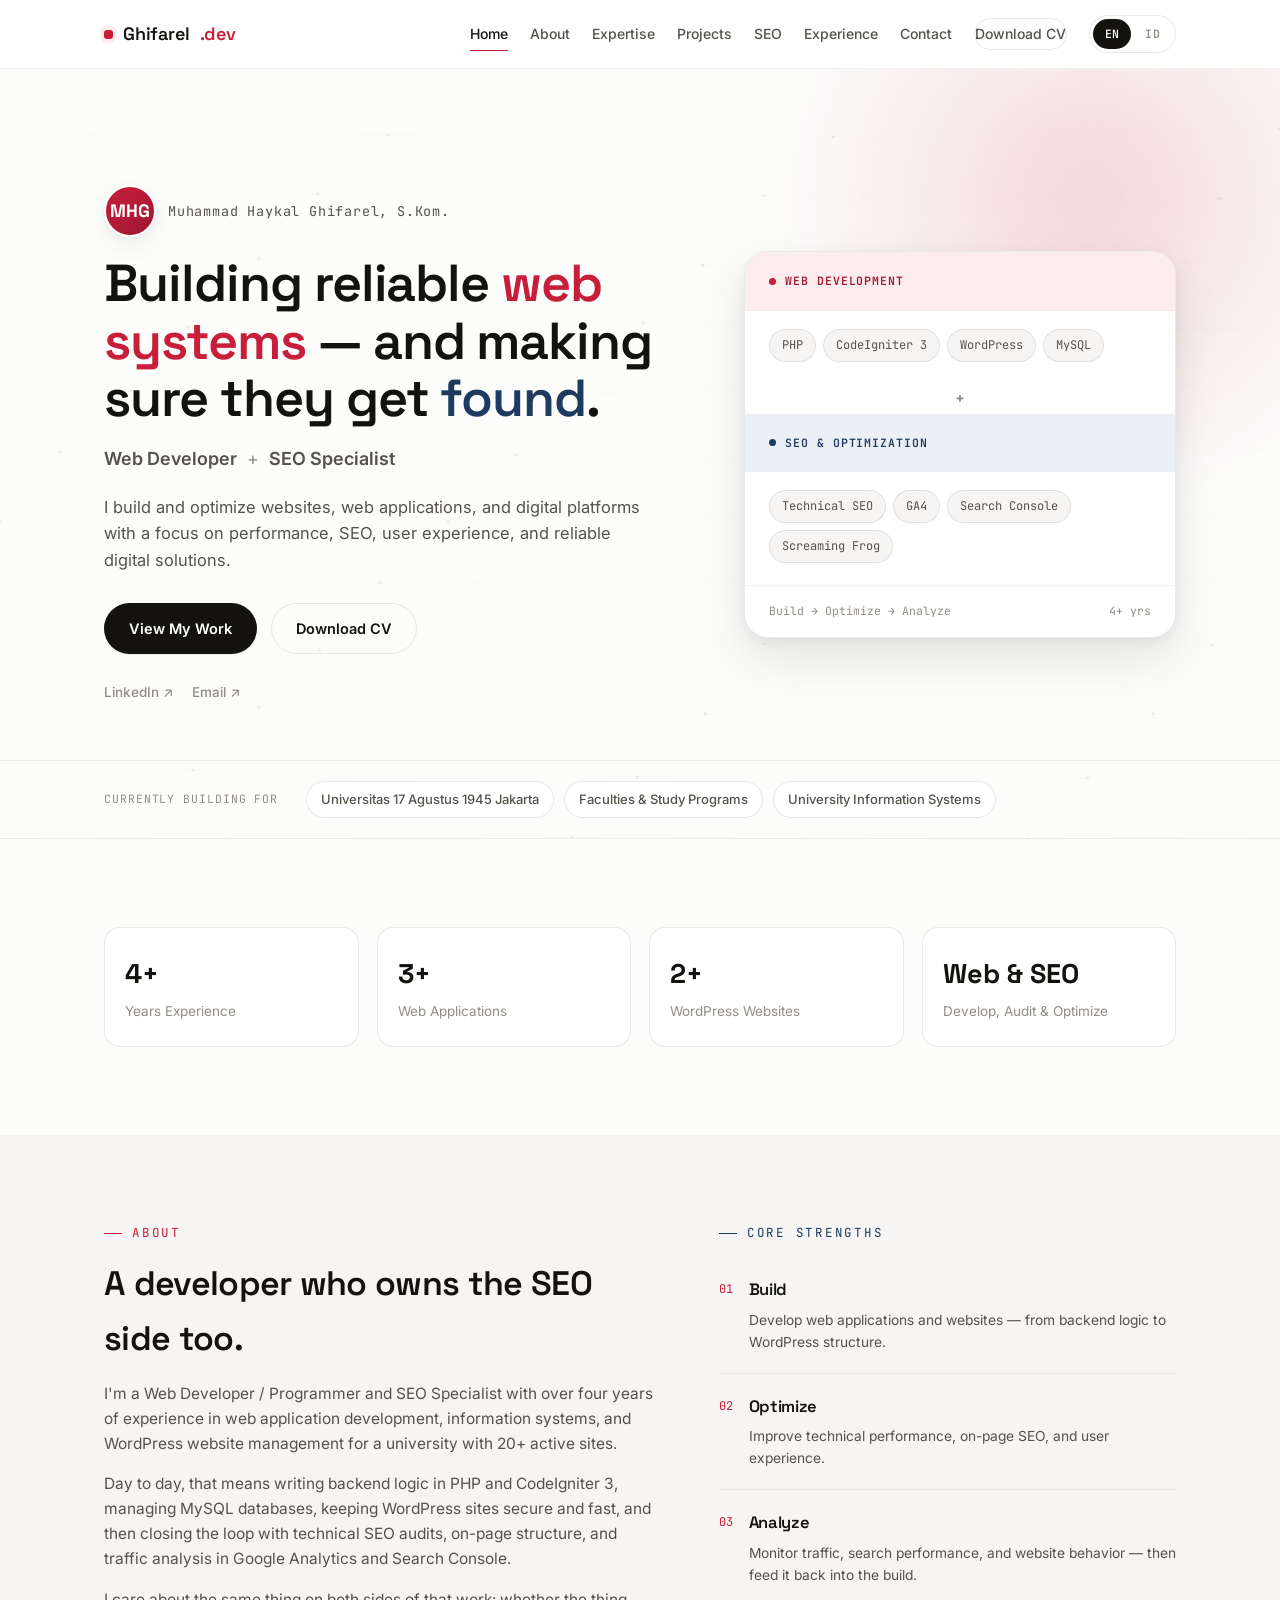
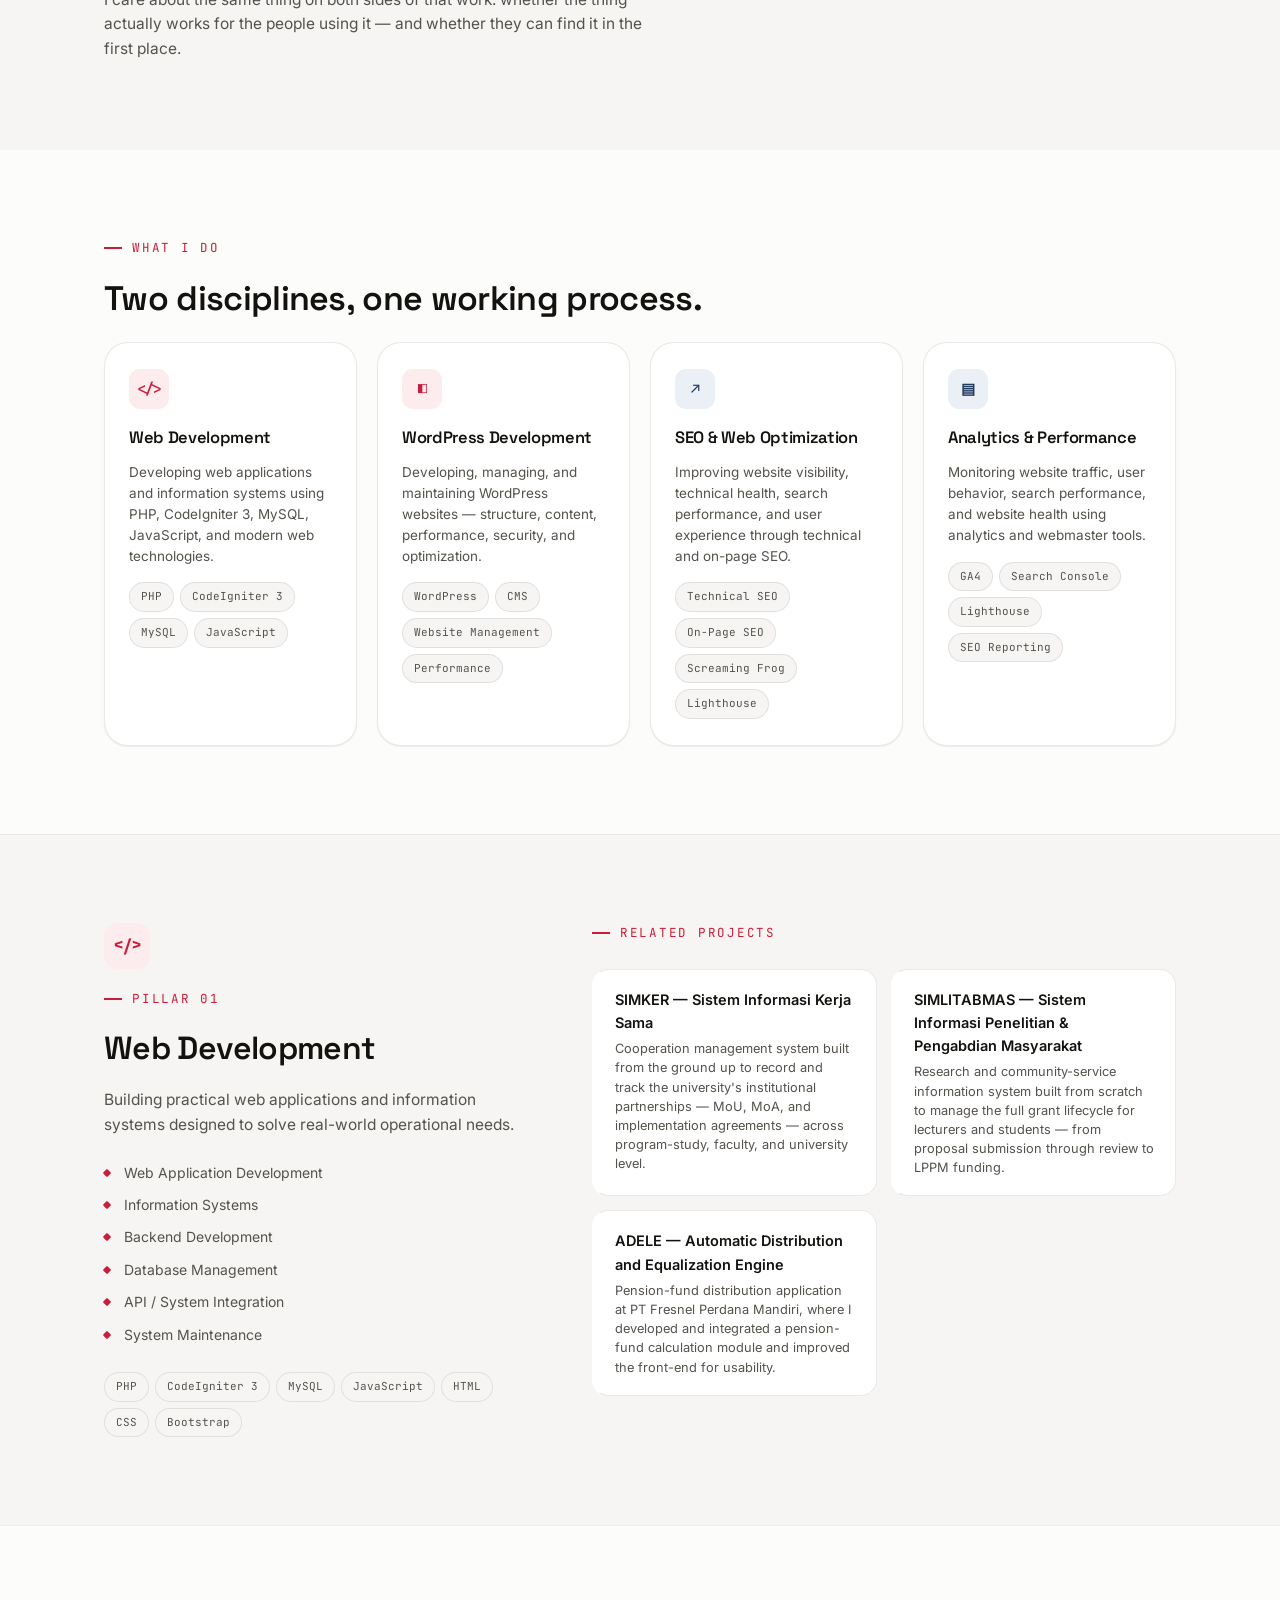
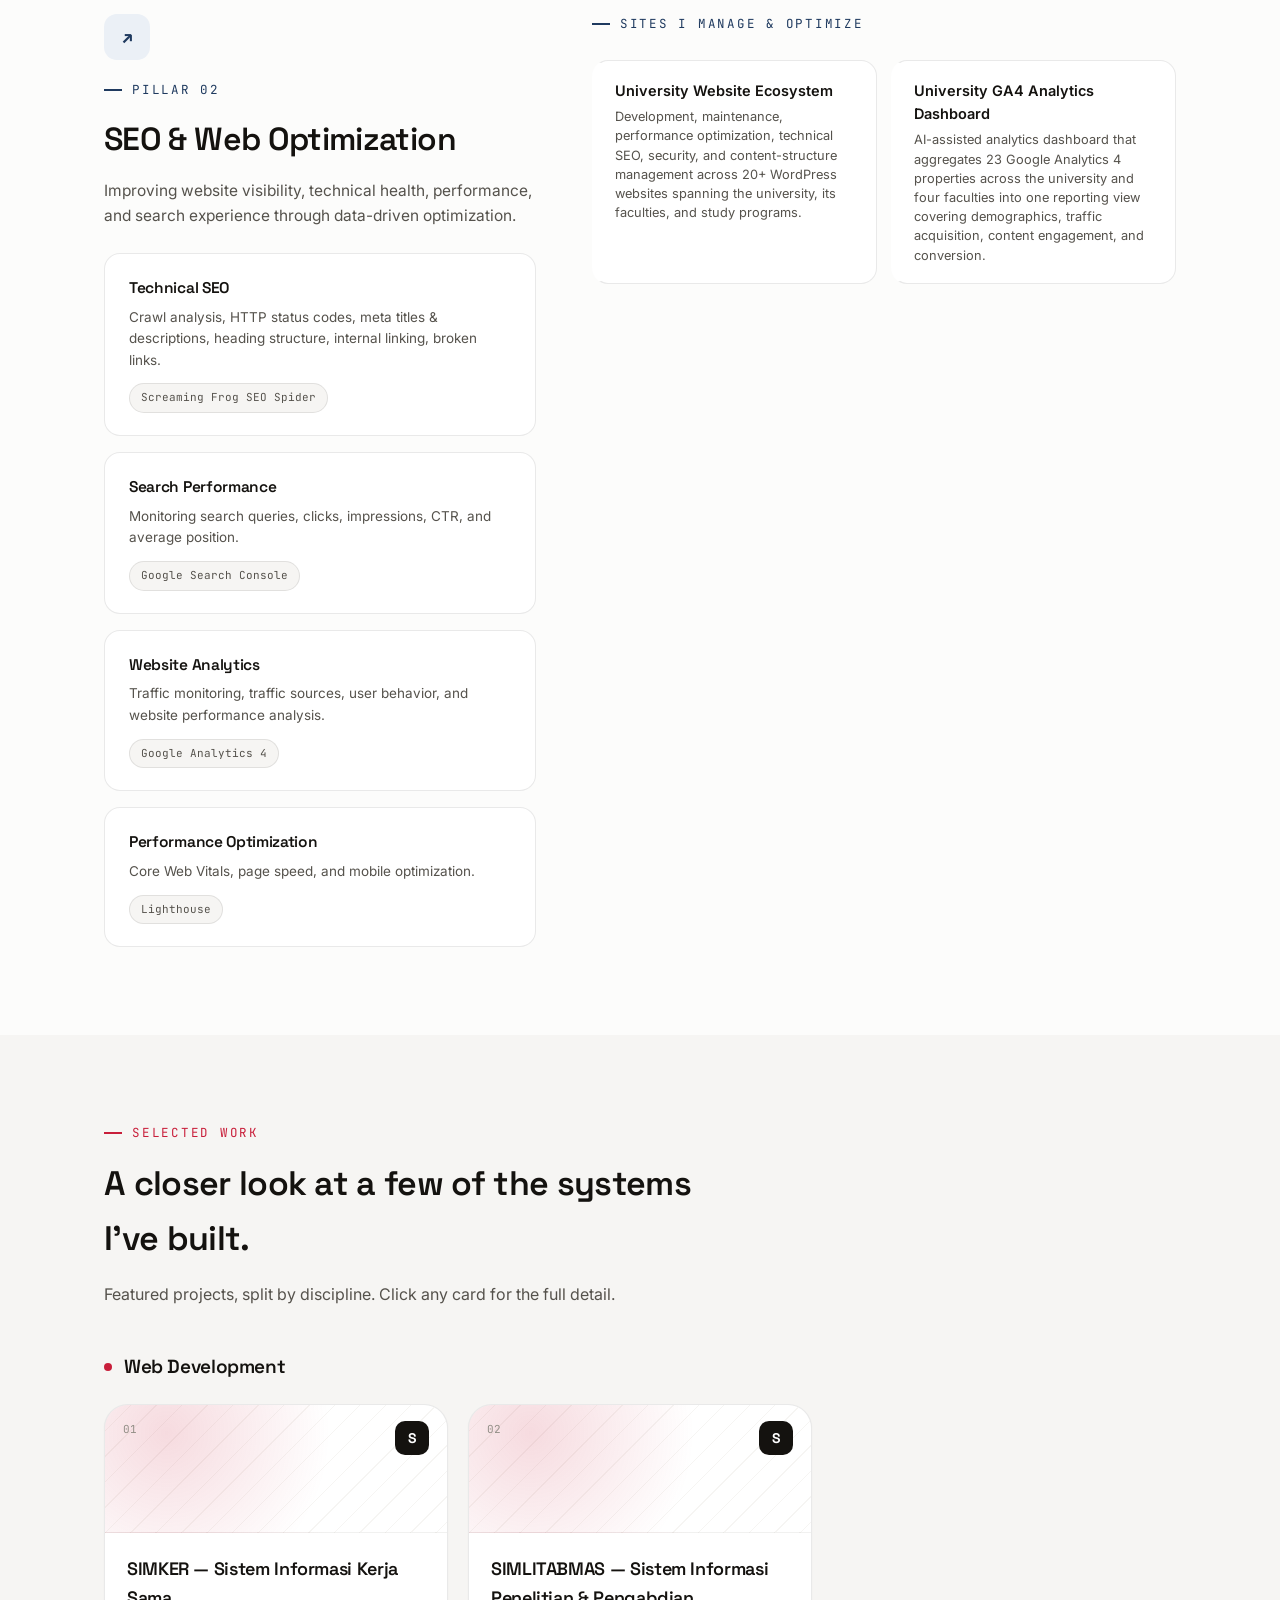
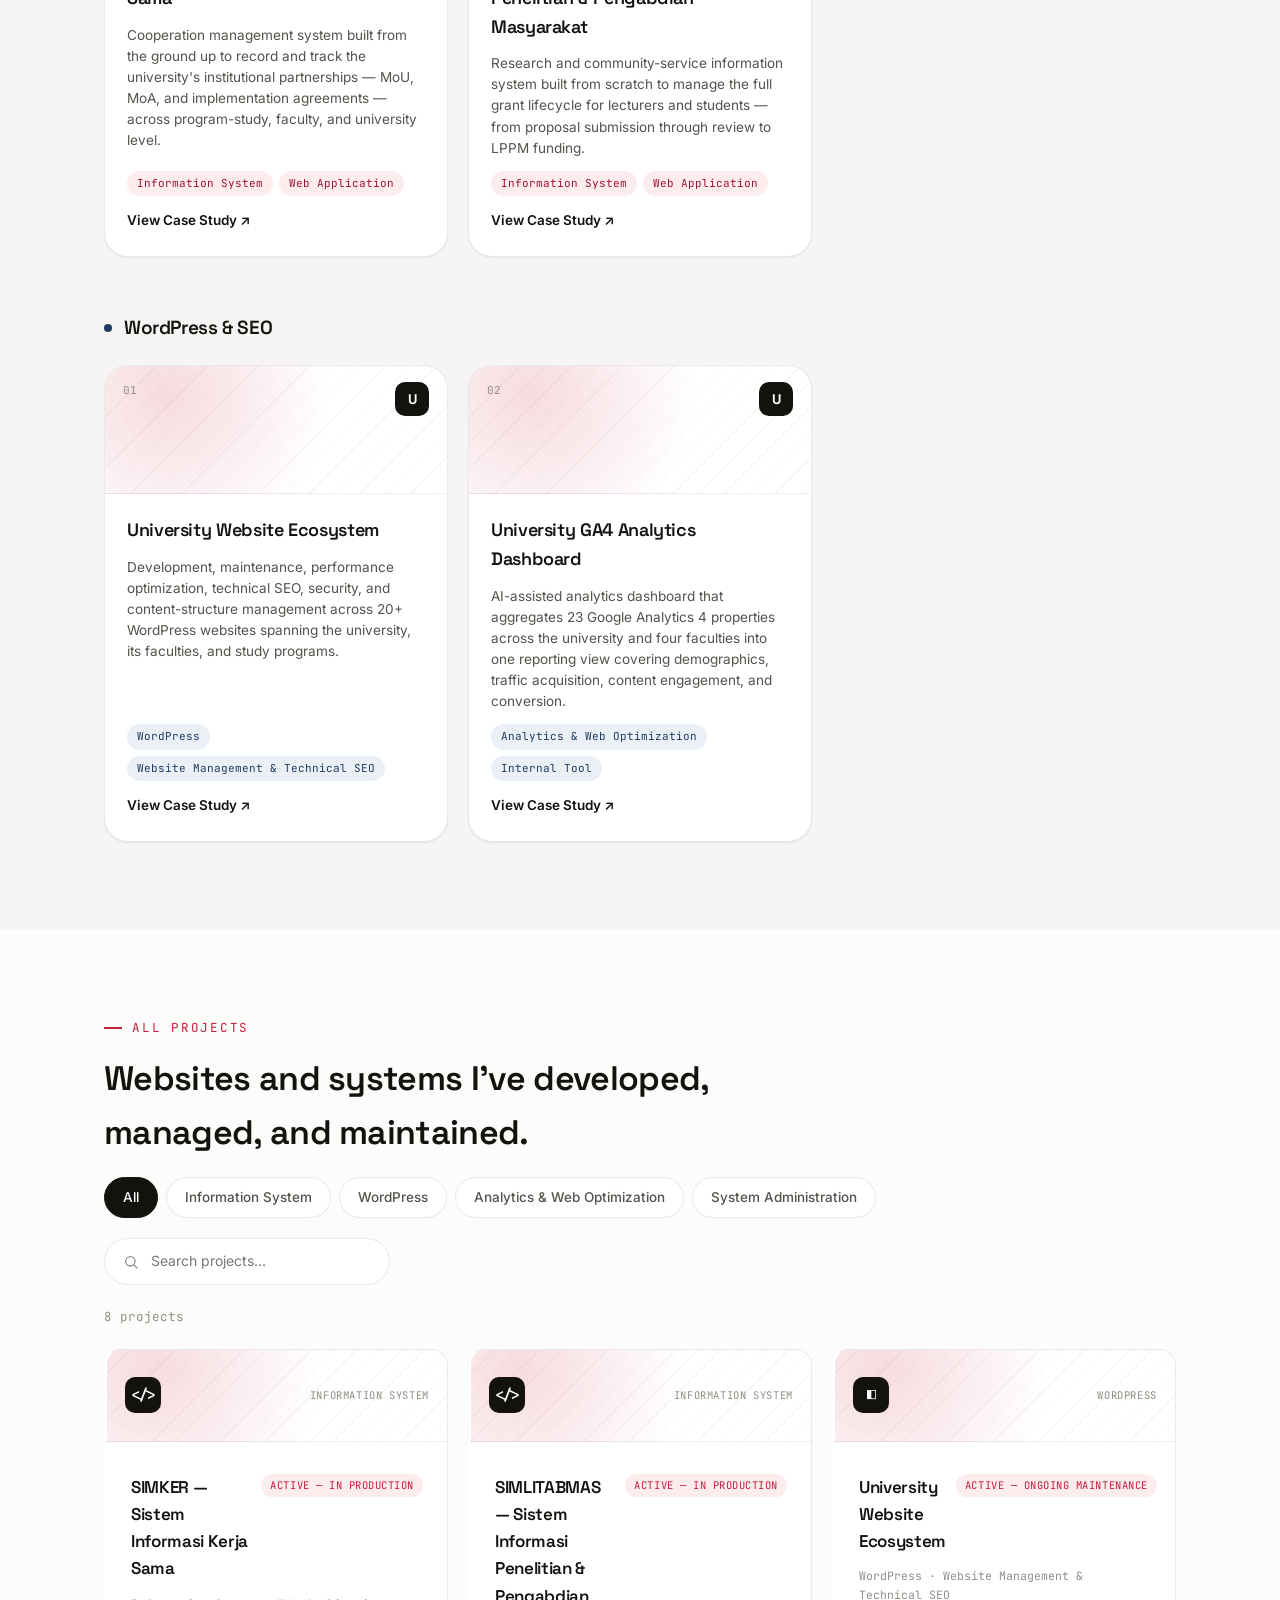
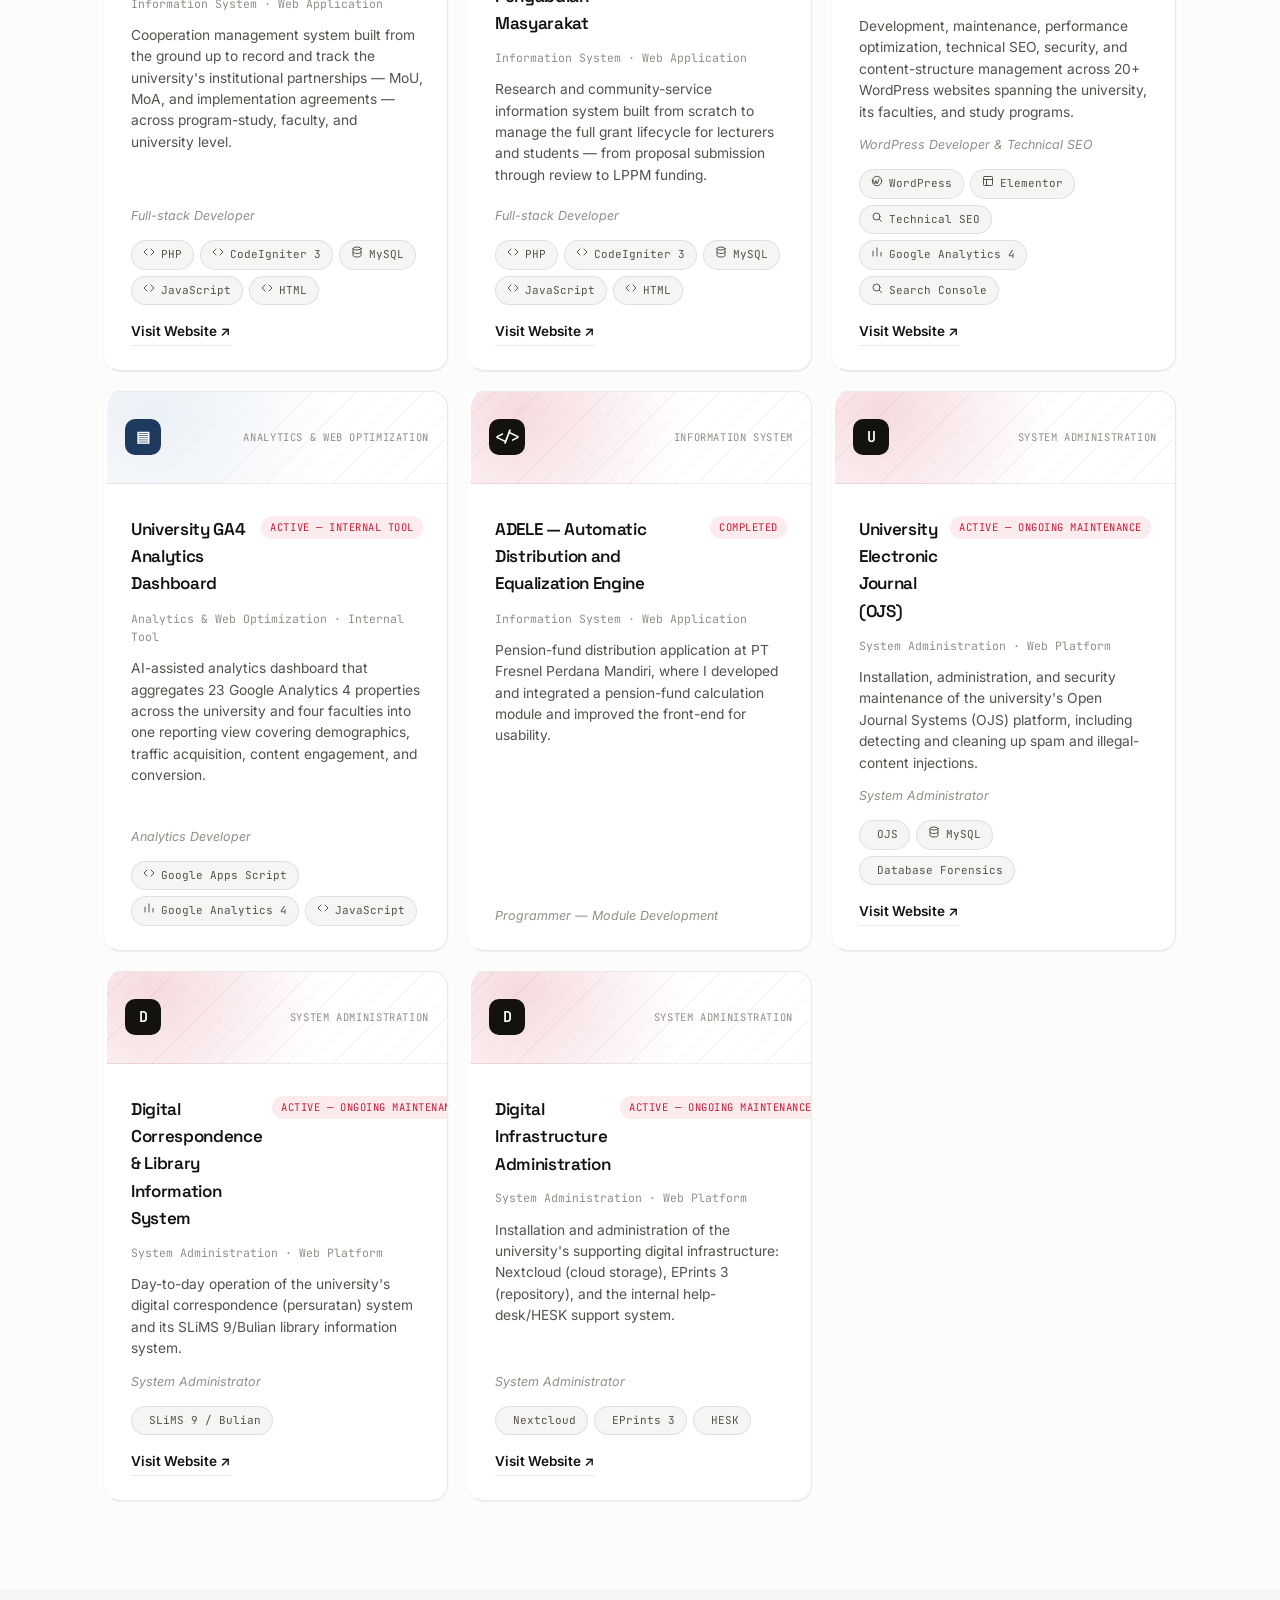
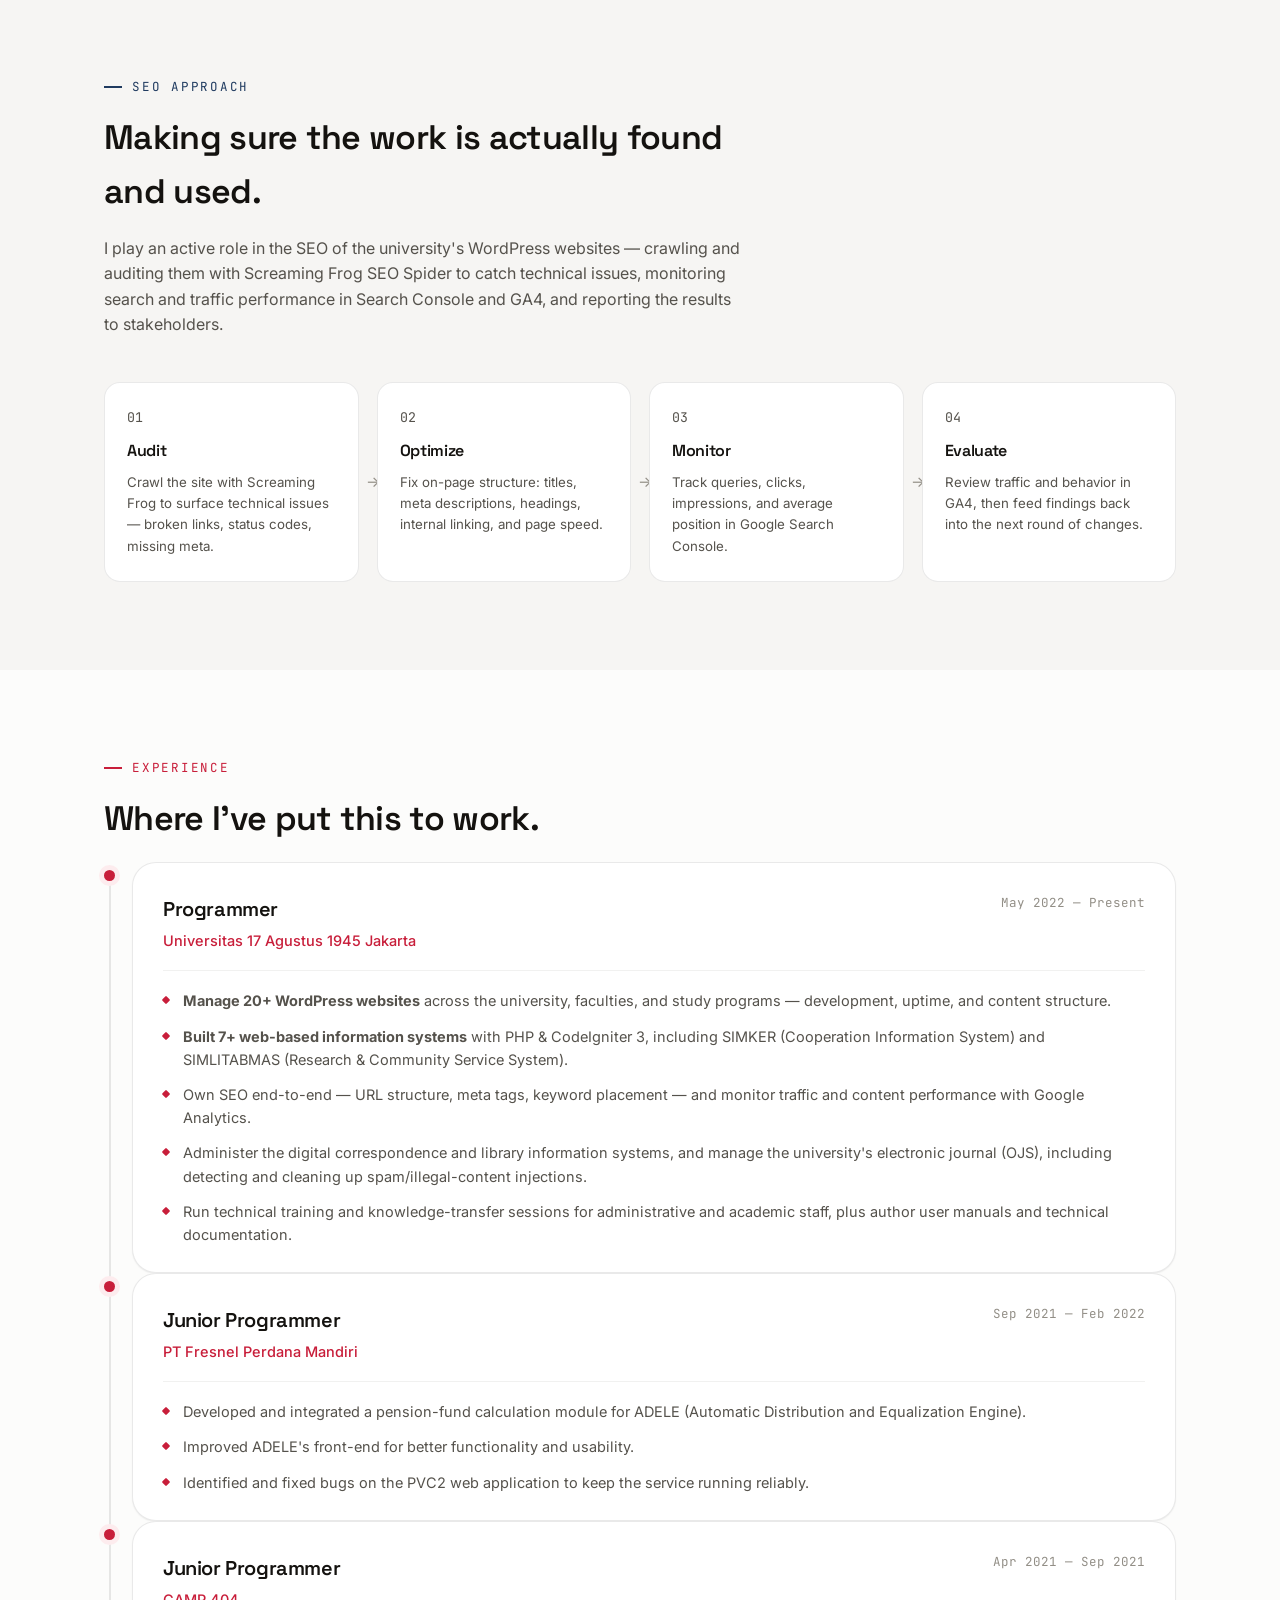
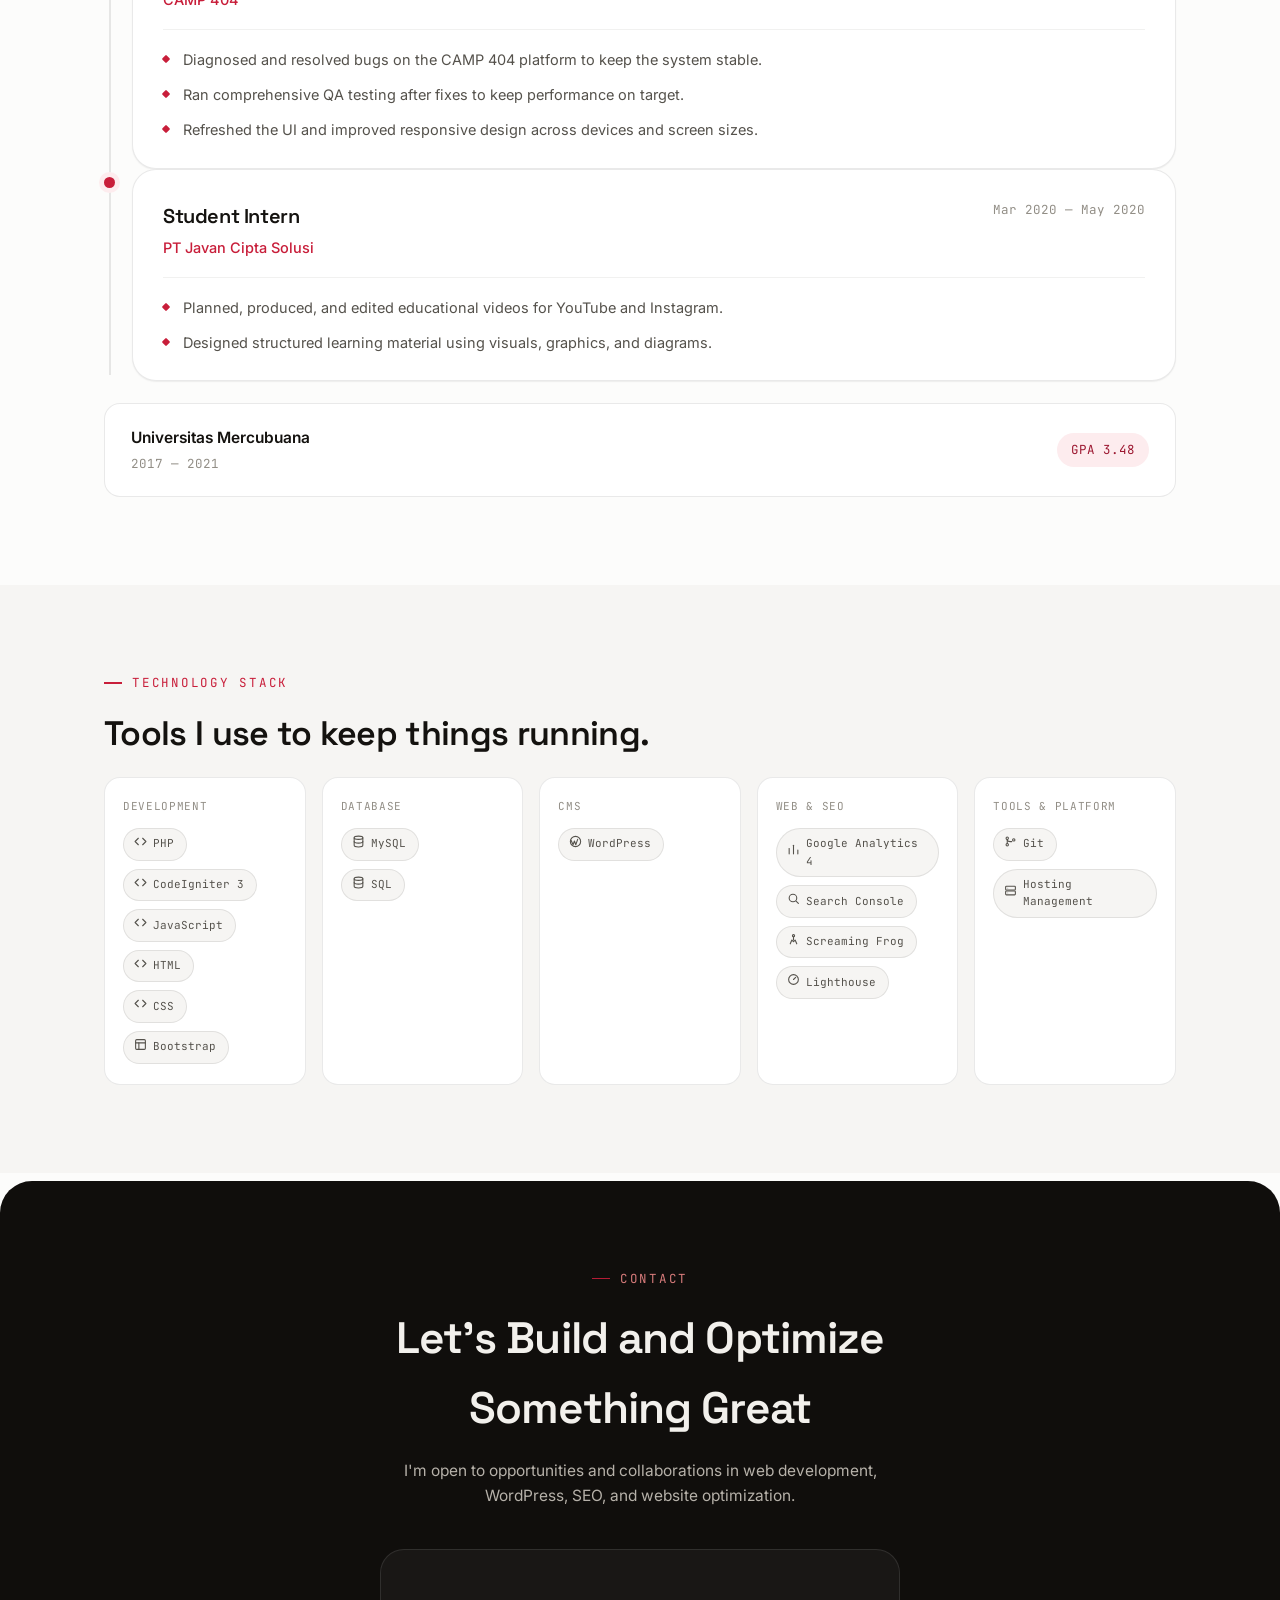
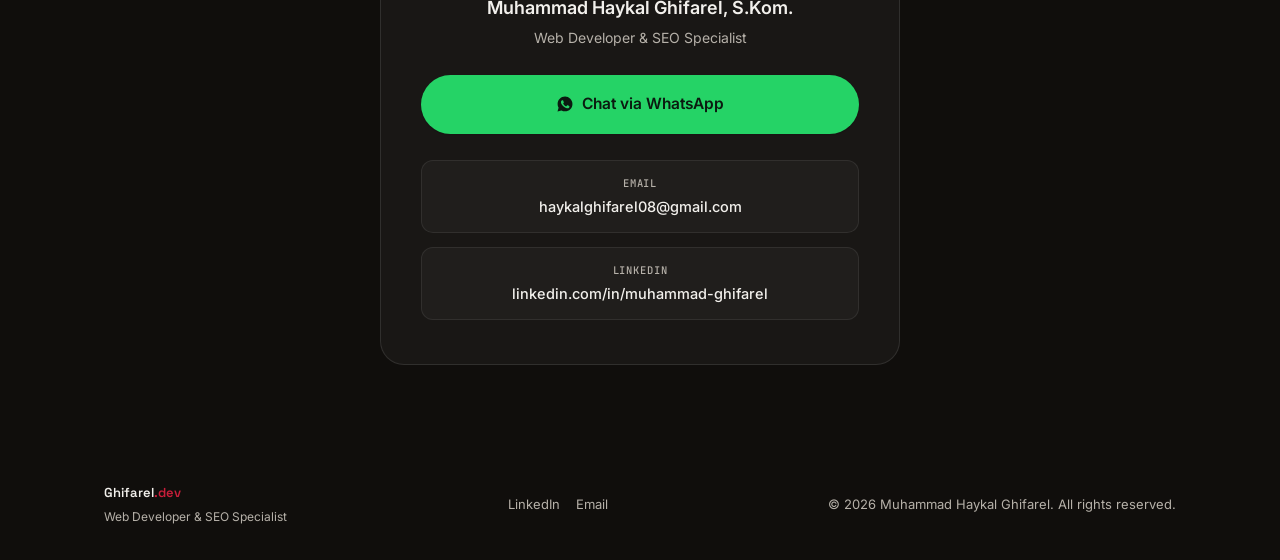
==== index.html @ c7d87c24 "Add files via upload" ====
<!DOCTYPE html>
<html lang="en" id="htmlRoot">
<head>
  <meta charset="UTF-8">
  <meta name="viewport" content="width=device-width, initial-scale=1.0">
  <title id="pageTitle">Muhammad Haykal Ghifarel — Web Developer &amp; SEO Specialist | Ghifarel.dev</title>
  <meta id="metaDescription" name="description" content="Web Developer / Programmer & SEO Specialist with 4+ years of experience building web applications and information systems, and optimizing WordPress websites for technical SEO and performance.">
  <meta name="author" content="Muhammad Haykal Ghifarel">
  <meta name="robots" content="index, follow">
  <link rel="canonical" href="https://ghifarel.github.io/portofolio/">

  <!-- Open Graph -->
  <meta property="og:type" content="website">
  <meta property="og:url" content="https://ghifarel.github.io/portofolio/">
  <meta id="ogTitle" property="og:title" content="Muhammad Haykal Ghifarel — Web Developer &amp; SEO Specialist">
  <meta id="ogDescription" property="og:description" content="I build and optimize websites, web applications, and digital platforms with a focus on performance, SEO, user experience, and reliable digital solutions.">
  <meta property="og:site_name" content="Ghifarel.dev">
  <meta property="og:image" content="https://ghifarel.github.io/portofolio/assets/og-image.png">
  <meta property="og:image:width" content="1200">
  <meta property="og:image:height" content="630">
  <meta property="og:image:alt" content="Muhammad Haykal Ghifarel — Web Developer & SEO Specialist">

  <!-- Twitter -->
  <meta name="twitter:card" content="summary_large_image">
  <meta id="twitterTitle" name="twitter:title" content="Muhammad Haykal Ghifarel — Web Developer &amp; SEO Specialist">
  <meta id="twitterDescription" name="twitter:description" content="Web Developer / Programmer &amp; SEO Specialist — PHP, CodeIgniter 3, WordPress, SQL, Technical SEO &amp; Web Analytics.">
  <meta name="twitter:image" content="https://ghifarel.github.io/portofolio/assets/og-image.png">

  <!-- Favicon -->
  <link rel="icon" type="image/svg+xml" href="assets/favicon.svg">

  <!-- Structured data -->
  <script type="application/ld+json">
  {
    "@context": "https://schema.org",
    "@type": "Person",
    "name": "Muhammad Haykal Ghifarel",
    "url": "https://ghifarel.github.io/portofolio/",
    "jobTitle": "Web Developer / Programmer & SEO Specialist",
    "email": "mailto:haykalghifarel08@gmail.com",
    "sameAs": ["https://www.linkedin.com/in/muhammad-ghifarel"],
    "knowsAbout": ["PHP", "CodeIgniter", "SQL", "WordPress", "Technical SEO", "Google Analytics", "Google Search Console", "Web Analytics", "Website Optimization"],
    "worksFor": {
      "@type": "CollegeOrUniversity",
      "name": "Universitas 17 Agustus 1945 Jakarta"
    }
  }
  </script>
  <script type="application/ld+json">
  {
    "@context": "https://schema.org",
    "@type": "WebSite",
    "name": "Ghifarel.dev — Muhammad Haykal Ghifarel Portfolio",
    "url": "https://ghifarel.github.io/portofolio/",
    "description": "Portfolio of web applications, information systems, and WordPress websites developed, managed, and optimized for Universitas 17 Agustus 1945 Jakarta."
  }
  </script>

  <link rel="preconnect" href="https://fonts.googleapis.com">
  <link rel="preconnect" href="https://fonts.gstatic.com" crossorigin>
  <link href="https://fonts.googleapis.com/css2?family=Space+Grotesk:wght@400;500;600;700&family=Inter:wght@400;500;600;700&family=JetBrains+Mono:wght@400;500&display=swap" rel="stylesheet">

  <link rel="stylesheet" href="style.css">
</head>
<body>

  <a class="skip-link" href="#main" data-i18n="skip">Skip to content</a>

  <!-- ============================ NAVBAR ============================ -->
  <header class="navbar" id="navbar">
    <div class="navbar__inner">
      <a href="#top" class="navbar__brand">
        <span class="navbar__brand-mark" aria-hidden="true"></span>
        Ghifarel<span class="accent">.dev</span>
      </a>

      <nav class="navbar__nav" id="primary-nav" aria-label="Primary">
        <a href="#top" data-nav-link data-i18n="nav.home">Home</a>
        <a href="#about" data-nav-link data-i18n="nav.about">About</a>
        <a href="#expertise" data-nav-link data-i18n="nav.expertise">Expertise</a>
        <a href="#projects" data-nav-link data-i18n="nav.projects">Projects</a>
        <a href="#seo" data-nav-link data-i18n="nav.seo">SEO</a>
        <a href="#experience" data-nav-link data-i18n="nav.experience">Experience</a>
        <a href="#contact" data-nav-link data-i18n="nav.contact">Contact</a>
        <a href="assets/CV-Muhammad-Haykal-Ghifarel.pdf" class="navbar__cv" target="_blank" rel="noopener noreferrer" download data-i18n="nav.downloadCv">Download CV</a>
        <div class="lang-toggle" id="langToggleDesktop" role="group" aria-label="Language switch">
          <button type="button" class="lang-toggle__opt" data-lang="en">EN</button>
          <button type="button" class="lang-toggle__opt" data-lang="id">ID</button>
        </div>
      </nav>

      <button class="navbar__toggle" id="navToggle" aria-expanded="false" aria-controls="mobileNav" aria-label="Open menu">
        <span></span><span></span><span></span>
      </button>
    </div>

    <div class="mobile-nav" id="mobileNav">
      <a href="#top" data-i18n="nav.home">Home</a>
      <a href="#about" data-i18n="nav.about">About</a>
      <a href="#expertise" data-i18n="nav.expertise">Expertise</a>
      <a href="#projects" data-i18n="nav.projects">Projects</a>
      <a href="#seo" data-i18n="nav.seo">SEO</a>
      <a href="#experience" data-i18n="nav.experience">Experience</a>
      <a href="#contact" class="navbar__cta" data-i18n="nav.contact">Contact</a>
      <a href="assets/CV-Muhammad-Haykal-Ghifarel.pdf" class="navbar__cv" target="_blank" rel="noopener noreferrer" download data-i18n="nav.downloadCv">Download CV</a>
      <div class="lang-toggle" id="langToggleMobile" role="group" aria-label="Language switch">
        <button type="button" class="lang-toggle__opt" data-lang="en">EN</button>
        <button type="button" class="lang-toggle__opt" data-lang="id">ID</button>
      </div>
    </div>
  </header>

  <main id="main">

    <!-- ============================ HERO ============================ -->
    <section class="hero" id="top">
      <canvas class="hero__grid" id="heroGrid" aria-hidden="true"></canvas>
      <div class="hero__glow" aria-hidden="true"></div>

      <div class="container hero__inner">
        <div class="hero__main">
          <div class="hero__identity">
            <span class="hero__avatar" aria-hidden="true">
              <img src="assets/profile.jpg" alt="" loading="eager" onerror="this.style.display='none'">
              <span>MHG</span>
            </span>
            <p class="hero__name">Muhammad Haykal Ghifarel, S.Kom.</p>
          </div>
          <h1 class="hero__headline" data-i18n-html="hero.headline">
            Building reliable <span class="accent">web systems</span> —
            and making sure they get <span class="accent-blue">found</span>.
          </h1>
          <p class="hero__role" data-i18n-html="hero.role">
            Web Developer <span class="plus">+</span> SEO Specialist
          </p>
          <p class="hero__sub" data-i18n="hero.sub">
            I build and optimize websites, web applications, and digital platforms
            with a focus on performance, SEO, user experience, and reliable digital
            solutions.
          </p>

          <div class="hero__cta">
            <a href="#projects" class="btn btn--primary" data-i18n="hero.ctaView">View My Work</a>
            <a href="assets/CV-Muhammad-Haykal-Ghifarel.pdf" class="btn btn--ghost" target="_blank" rel="noopener noreferrer" download data-i18n="hero.ctaDownload">Download CV</a>
          </div>

          <div class="hero__social">
            <a href="https://www.linkedin.com/in/muhammad-ghifarel" target="_blank" rel="noopener noreferrer" data-i18n="hero.social.linkedin">LinkedIn ↗</a>
            <a href="mailto:haykalghifarel08@gmail.com" data-i18n="hero.social.email">Email ↗</a>
          </div>
        </div>

        <!-- Signature visual: identity card showing both pillars, side by side -->
        <div class="hero__id" aria-label="Core disciplines">
          <div class="id-card">
            <div class="id-card__row id-card__row--dev">
              <span class="id-card__label"><span class="id-card__dot" aria-hidden="true"></span><span data-i18n="idcard.dev.label">Web Development</span></span>
            </div>
            <div class="id-card__tags">
              <span class="id-card__tag">PHP</span>
              <span class="id-card__tag">CodeIgniter 3</span>
              <span class="id-card__tag">WordPress</span>
              <span class="id-card__tag">MySQL</span>
            </div>

            <p class="id-card__plus" aria-hidden="true">+</p>

            <div class="id-card__row id-card__row--seo">
              <span class="id-card__label"><span class="id-card__dot" aria-hidden="true"></span><span data-i18n="idcard.seo.label">SEO &amp; Optimization</span></span>
            </div>
            <div class="id-card__tags">
              <span class="id-card__tag">Technical SEO</span>
              <span class="id-card__tag">GA4</span>
              <span class="id-card__tag">Search Console</span>
              <span class="id-card__tag">Screaming Frog</span>
            </div>

            <div class="id-card__foot">
              <span data-i18n="idcard.foot.left">Build → Optimize → Analyze</span>
              <span data-i18n="idcard.foot.right">4+ yrs</span>
            </div>
          </div>
        </div>
      </div>

      <div class="org-strip">
        <div class="container org-strip__inner">
          <span class="org-strip__label" data-i18n="orgstrip.label">Currently building for</span>
          <div class="org-strip__items">
            <span class="org-chip">Universitas 17 Agustus 1945 Jakarta</span>
            <span class="org-chip" data-i18n="orgstrip.chip2">Faculties &amp; Study Programs</span>
            <span class="org-chip" data-i18n="orgstrip.chip3">University Information Systems</span>
          </div>
        </div>
      </div>
    </section>

    <!-- ============================ QUICK STATS ============================ -->
    <section class="section" aria-label="Quick stats">
      <div class="container">
        <div class="stat-grid" id="quickStats">
          <div class="stat-card">
            <span class="stat-card__number">4+</span>
            <span class="stat-card__label" data-i18n="stats.years">Years Experience</span>
          </div>
          <div class="stat-card" id="statWebApps">
            <span class="stat-card__number" data-i18n="stats.webdevNumber">Web Development</span>
            <span class="stat-card__label" data-i18n="stats.webdevLabel">Build &amp; Maintain</span>
          </div>
          <div class="stat-card" id="statWordPress">
            <span class="stat-card__number" data-i18n="stats.wpNumber">WordPress</span>
            <span class="stat-card__label" data-i18n="stats.wpLabel">Develop &amp; Manage</span>
          </div>
          <div class="stat-card">
            <span class="stat-card__number" data-i18n="stats.seoNumber">SEO &amp; Analytics</span>
            <span class="stat-card__label" data-i18n="stats.seoLabel">Audit &amp; Optimize</span>
          </div>
        </div>
      </div>
    </section>

    <!-- ============================ ABOUT ============================ -->
    <section class="section section--tint" id="about">
      <div class="container about-grid">
        <div>
          <p class="eyebrow" data-i18n="about.eyebrow">About</p>
          <h2 class="section__title" data-i18n="about.title">A developer who owns the SEO side too.</h2>
          <div class="about-copy">
            <p data-i18n="about.p1">
              I'm a Web Developer / Programmer and SEO Specialist with over four
              years of experience in web application development, information
              systems, and WordPress website management for a university with
              20+ active sites.
            </p>
            <p data-i18n="about.p2">
              Day to day, that means writing backend logic in PHP and CodeIgniter 3,
              managing MySQL databases, keeping WordPress sites secure and fast, and
              then closing the loop with technical SEO audits, on-page structure, and
              traffic analysis in Google Analytics and Search Console.
            </p>
            <p data-i18n="about.p3">
              I care about the same thing on both sides of that work: whether the
              thing actually works for the people using it — and whether they can
              find it in the first place.
            </p>
          </div>
        </div>

        <div>
          <p class="eyebrow eyebrow--blue" data-i18n="about.eyebrow2">Core Strengths</p>
          <div class="pipeline">
            <div class="pipeline__step">
              <span class="pipeline__index">01</span>
              <div>
                <h4 data-i18n="about.step1.title">Build</h4>
                <p data-i18n="about.step1.desc">Develop web applications and websites — from backend logic to WordPress structure.</p>
              </div>
            </div>
            <div class="pipeline__step">
              <span class="pipeline__index">02</span>
              <div>
                <h4 data-i18n="about.step2.title">Optimize</h4>
                <p data-i18n="about.step2.desc">Improve technical performance, on-page SEO, and user experience.</p>
              </div>
            </div>
            <div class="pipeline__step">
              <span class="pipeline__index">03</span>
              <div>
                <h4 data-i18n="about.step3.title">Analyze</h4>
                <p data-i18n="about.step3.desc">Monitor traffic, search performance, and website behavior — then feed it back into the build.</p>
              </div>
            </div>
          </div>
        </div>
      </div>
    </section>

    <!-- ============================ CORE EXPERTISE ============================ -->
    <section class="section" id="expertise">
      <div class="container">
        <p class="eyebrow" data-i18n="expertise.eyebrow">What I Do</p>
        <h2 class="section__title" data-i18n="expertise.title">Two disciplines, one working process.</h2>

        <div class="expertise-grid">
          <div class="expertise-card expertise-card--dev">
            <div class="expertise-card__icon" aria-hidden="true">&lt;/&gt;</div>
            <h3 data-i18n="expertise.card1.title">Web Development</h3>
            <p data-i18n="expertise.card1.desc">Developing web applications and information systems using PHP, CodeIgniter 3, MySQL, JavaScript, and modern web technologies.</p>
            <div class="tag-row">
              <span class="tag">PHP</span><span class="tag">CodeIgniter 3</span><span class="tag">MySQL</span><span class="tag">JavaScript</span>
            </div>
          </div>

          <div class="expertise-card expertise-card--dev">
            <div class="expertise-card__icon" aria-hidden="true">◧</div>
            <h3 data-i18n="expertise.card2.title">WordPress Development</h3>
            <p data-i18n="expertise.card2.desc">Developing, managing, and maintaining WordPress websites — structure, content, performance, security, and optimization.</p>
            <div class="tag-row">
              <span class="tag">WordPress</span><span class="tag" data-i18n="expertise.card2.tag2">CMS</span><span class="tag" data-i18n="expertise.card2.tag3">Website Management</span><span class="tag" data-i18n="expertise.card2.tag4">Performance</span>
            </div>
          </div>

          <div class="expertise-card expertise-card--seo">
            <div class="expertise-card__icon" aria-hidden="true">↗</div>
            <h3 data-i18n="expertise.card3.title">SEO &amp; Web Optimization</h3>
            <p data-i18n="expertise.card3.desc">Improving website visibility, technical health, search performance, and user experience through technical and on-page SEO.</p>
            <div class="tag-row">
              <span class="tag">Technical SEO</span><span class="tag">On-Page SEO</span><span class="tag">Screaming Frog</span><span class="tag">Lighthouse</span>
            </div>
          </div>

          <div class="expertise-card expertise-card--seo">
            <div class="expertise-card__icon" aria-hidden="true">▤</div>
            <h3 data-i18n="expertise.card4.title">Analytics &amp; Performance</h3>
            <p data-i18n="expertise.card4.desc">Monitoring website traffic, user behavior, search performance, and website health using analytics and webmaster tools.</p>
            <div class="tag-row">
              <span class="tag">GA4</span><span class="tag">Search Console</span><span class="tag">Lighthouse</span><span class="tag" data-i18n="expertise.card4.tag4">SEO Reporting</span>
            </div>
          </div>
        </div>
      </div>
    </section>

    <!-- ============================ WEB DEVELOPMENT PILLAR ============================ -->
    <section class="pillar pillar--dev section--tint">
      <div class="container pillar__inner">
        <div>
          <span class="pillar__mark" aria-hidden="true">&lt;/&gt;</span>
          <p class="eyebrow" data-i18n="pillarDev.eyebrow">Pillar 01</p>
          <h2 class="pillar__title" data-i18n="pillarDev.title">Web Development</h2>
          <p class="pillar__sub" data-i18n="pillarDev.sub">Building practical web applications and information systems designed to solve real-world operational needs.</p>
          <ul class="pillar__list">
            <li data-i18n="pillarDev.list.1">Web Application Development</li>
            <li data-i18n="pillarDev.list.2">Information Systems</li>
            <li data-i18n="pillarDev.list.3">Backend Development</li>
            <li data-i18n="pillarDev.list.4">Database Management</li>
            <li data-i18n="pillarDev.list.5">API / System Integration</li>
            <li data-i18n="pillarDev.list.6">System Maintenance</li>
          </ul>
          <div class="tag-row">
            <span class="tag">PHP</span><span class="tag">CodeIgniter 3</span><span class="tag">MySQL</span>
            <span class="tag">JavaScript</span><span class="tag">HTML</span><span class="tag">CSS</span><span class="tag">Bootstrap</span>
          </div>
        </div>

        <div>
          <p class="eyebrow" style="margin-bottom:20px;" data-i18n="pillarDev.relatedProjects">Related Projects</p>
          <div class="pillar-project-grid" id="devProjectGrid">
            <p class="pillar-project__empty" data-i18n="projects.loading">Loading projects…</p>
          </div>
        </div>
      </div>
    </section>

    <!-- ============================ SEO & WEB OPTIMIZATION PILLAR ============================ -->
    <section class="pillar pillar--seo">
      <div class="container pillar__inner">
        <div>
          <span class="pillar__mark" aria-hidden="true">↗</span>
          <p class="eyebrow eyebrow--blue" data-i18n="pillarSeo.eyebrow">Pillar 02</p>
          <h2 class="pillar__title" data-i18n="pillarSeo.title">SEO &amp; Web Optimization</h2>
          <p class="pillar__sub" data-i18n="pillarSeo.sub">Improving website visibility, technical health, performance, and search experience through data-driven optimization.</p>

          <div class="pillar__panels">
            <div class="pillar-panel">
              <h4 data-i18n="pillarSeo.panel1.title">Technical SEO</h4>
              <p data-i18n="pillarSeo.panel1.desc">Crawl analysis, HTTP status codes, meta titles &amp; descriptions, heading structure, internal linking, broken links.</p>
              <div class="tag-row"><span class="tag">Screaming Frog SEO Spider</span></div>
            </div>
            <div class="pillar-panel">
              <h4 data-i18n="pillarSeo.panel2.title">Search Performance</h4>
              <p data-i18n="pillarSeo.panel2.desc">Monitoring search queries, clicks, impressions, CTR, and average position.</p>
              <div class="tag-row"><span class="tag">Google Search Console</span></div>
            </div>
            <div class="pillar-panel">
              <h4 data-i18n="pillarSeo.panel3.title">Website Analytics</h4>
              <p data-i18n="pillarSeo.panel3.desc">Traffic monitoring, traffic sources, user behavior, and website performance analysis.</p>
              <div class="tag-row"><span class="tag">Google Analytics 4</span></div>
            </div>
            <div class="pillar-panel">
              <h4 data-i18n="pillarSeo.panel4.title">Performance Optimization</h4>
              <p data-i18n="pillarSeo.panel4.desc">Core Web Vitals, page speed, and mobile optimization.</p>
              <div class="tag-row"><span class="tag">Lighthouse</span></div>
            </div>
          </div>
        </div>

        <div>
          <p class="eyebrow eyebrow--blue" style="margin-bottom:20px;" data-i18n="pillarSeo.sitesManage">Sites I Manage &amp; Optimize</p>
          <div class="pillar-project-grid" id="seoProjectGrid">
            <p class="pillar-project__empty" data-i18n="projects.loading">Loading projects…</p>
          </div>
        </div>
      </div>
    </section>

    <!-- ============================ SELECTED WORK ============================ -->
    <section class="section section--tint" id="selected-work">
      <div class="container">
        <p class="eyebrow" data-i18n="selectedWork.eyebrow">Selected Work</p>
        <h2 class="section__title" data-i18n="selectedWork.title">A closer look at a few of the systems I've built.</h2>
        <p class="section__lead" data-i18n="selectedWork.lead">
          Featured projects, split by discipline. Click any card for the full detail.
        </p>

        <div class="selected-groups" id="selectedWorkGroups" aria-live="polite">
          <!-- Rendered dynamically from data/projects.json, split by category -->
        </div>
      </div>
    </section>

    <!-- ============================ ALL PROJECTS ============================ -->
    <section class="section" id="projects">
      <div class="container">
        <p class="eyebrow" data-i18n="projects.eyebrow">All Projects</p>
        <h2 class="section__title" data-i18n="projects.title">Websites and systems I've developed, managed, and maintained.</h2>

        <div class="portfolio-controls">
          <div class="filter-group" id="filterGroup" role="tablist" aria-label="Filter portfolio by category">
            <button class="filter-btn is-active" data-filter="All" role="tab" aria-selected="true" data-i18n="projects.filterAll">All</button>
            <!-- Additional buttons are injected dynamically from data/projects.json's real categories -->
          </div>

          <div class="search-box">
            <svg class="search-box__icon" width="16" height="16" viewBox="0 0 24 24" fill="none" aria-hidden="true">
              <circle cx="11" cy="11" r="7" stroke="currentColor" stroke-width="2"/>
              <path d="M21 21l-4.3-4.3" stroke="currentColor" stroke-width="2" stroke-linecap="round"/>
            </svg>
            <input type="search" id="portfolioSearch" placeholder="Search projects…" aria-label="Search portfolio projects" data-i18n-placeholder="projects.searchPlaceholder">
          </div>
        </div>

        <p class="portfolio-count" id="portfolioCount" aria-live="polite"></p>

        <div class="portfolio-grid" id="portfolioGrid" aria-live="polite">
          <div class="portfolio-skeletons" id="portfolioSkeletons">
            <div class="skeleton-card"></div>
            <div class="skeleton-card"></div>
            <div class="skeleton-card"></div>
            <div class="skeleton-card"></div>
            <div class="skeleton-card"></div>
            <div class="skeleton-card"></div>
          </div>
        </div>

        <div class="empty-state" id="emptyState" hidden>
          <p data-i18n="projects.empty">No projects match your search or filter.</p>
          <button class="btn btn--ghost" id="resetFilters" data-i18n="projects.reset">Reset filters</button>
        </div>

        <div class="error-state" id="errorState" hidden>
          <p><span data-i18n="projects.errorText">Portfolio data couldn't be loaded right now.</span> <button class="link-btn" id="retryLoad" data-i18n="projects.retry">Try again</button></p>
        </div>
      </div>
    </section>

    <!-- ============================ SEO APPROACH ============================ -->
    <section class="section section--tint" id="seo">
      <div class="container">
        <p class="eyebrow eyebrow--blue" data-i18n="seoApproach.eyebrow">SEO Approach</p>
        <h2 class="section__title" data-i18n="seoApproach.title">Making sure the work is actually found and used.</h2>
        <p class="section__lead" data-i18n="seoApproach.lead">
          I play an active role in the SEO of the university's WordPress websites —
          crawling and auditing them with Screaming Frog SEO Spider to catch technical
          issues, monitoring search and traffic performance in Search Console and GA4,
          and reporting the results to stakeholders.
        </p>

        <div class="approach-row">
          <div class="approach-step">
            <p class="approach-step__num">01</p>
            <h4 data-i18n="seoApproach.step1.title">Audit</h4>
            <p data-i18n="seoApproach.step1.desc">Crawl the site with Screaming Frog to surface technical issues — broken links, status codes, missing meta.</p>
          </div>
          <div class="approach-step">
            <p class="approach-step__num">02</p>
            <h4 data-i18n="seoApproach.step2.title">Optimize</h4>
            <p data-i18n="seoApproach.step2.desc">Fix on-page structure: titles, meta descriptions, headings, internal linking, and page speed.</p>
          </div>
          <div class="approach-step">
            <p class="approach-step__num">03</p>
            <h4 data-i18n="seoApproach.step3.title">Monitor</h4>
            <p data-i18n="seoApproach.step3.desc">Track queries, clicks, impressions, and average position in Google Search Console.</p>
          </div>
          <div class="approach-step">
            <p class="approach-step__num">04</p>
            <h4 data-i18n="seoApproach.step4.title">Evaluate</h4>
            <p data-i18n="seoApproach.step4.desc">Review traffic and behavior in GA4, then feed findings back into the next round of changes.</p>
          </div>
        </div>
      </div>
    </section>

    <!-- ============================ EXPERIENCE ============================ -->
    <section class="section" id="experience">
      <div class="container">
        <p class="eyebrow" data-i18n="experience.eyebrow">Experience</p>
        <h2 class="section__title" data-i18n="experience.title">Where I've put this to work.</h2>

        <div class="timeline">
          <div class="timeline__item">
            <div class="timeline__marker" aria-hidden="true"></div>
            <div class="timeline__card">
              <div class="timeline__card-head">
                <div>
                  <h3 data-i18n="job1.title">Programmer</h3>
                  <p class="timeline__org">Universitas 17 Agustus 1945 Jakarta</p>
                </div>
                <span class="timeline__date" data-i18n="job1.date">May 2022 — Present</span>
              </div>
              <ul class="timeline__list">
                <li data-i18n-html="job1.bullet1"><strong>Manage 20+ WordPress websites</strong> across the university, faculties, and study programs — development, uptime, and content structure.</li>
                <li data-i18n-html="job1.bullet2"><strong>Built 7+ web-based information systems</strong> with PHP &amp; CodeIgniter 3, including SIMKER (Cooperation Information System) and SIMLITABMAS (Research &amp; Community Service System).</li>
                <li data-i18n="job1.bullet3">Own SEO end-to-end — URL structure, meta tags, keyword placement — and monitor traffic and content performance with Google Analytics.</li>
                <li data-i18n="job1.bullet4">Administer the digital correspondence and library information systems, and manage the university's electronic journal (OJS), including detecting and cleaning up spam/illegal-content injections.</li>
                <li data-i18n="job1.bullet5">Run technical training and knowledge-transfer sessions for administrative and academic staff, plus author user manuals and technical documentation.</li>
              </ul>
            </div>
          </div>

          <div class="timeline__item">
            <div class="timeline__marker" aria-hidden="true"></div>
            <div class="timeline__card">
              <div class="timeline__card-head">
                <div>
                  <h3 data-i18n="job2.title">Junior Programmer</h3>
                  <p class="timeline__org">PT Fresnel Perdana Mandiri</p>
                </div>
                <span class="timeline__date">Sep 2021 — Feb 2022</span>
              </div>
              <ul class="timeline__list">
                <li data-i18n="job2.bullet1">Developed and integrated a pension-fund calculation module for ADELE (Automatic Distribution and Equalization Engine).</li>
                <li data-i18n="job2.bullet2">Improved ADELE's front-end for better functionality and usability.</li>
                <li data-i18n="job2.bullet3">Identified and fixed bugs on the PVC2 web application to keep the service running reliably.</li>
              </ul>
            </div>
          </div>

          <div class="timeline__item">
            <div class="timeline__marker" aria-hidden="true"></div>
            <div class="timeline__card">
              <div class="timeline__card-head">
                <div>
                  <h3 data-i18n="job3.title">Junior Programmer</h3>
                  <p class="timeline__org">CAMP 404</p>
                </div>
                <span class="timeline__date">Apr 2021 — Sep 2021</span>
              </div>
              <ul class="timeline__list">
                <li data-i18n="job3.bullet1">Diagnosed and resolved bugs on the CAMP 404 platform to keep the system stable.</li>
                <li data-i18n="job3.bullet2">Ran comprehensive QA testing after fixes to keep performance on target.</li>
                <li data-i18n="job3.bullet3">Refreshed the UI and improved responsive design across devices and screen sizes.</li>
              </ul>
            </div>
          </div>

          <div class="timeline__item">
            <div class="timeline__marker" aria-hidden="true"></div>
            <div class="timeline__card">
              <div class="timeline__card-head">
                <div>
                  <h3 data-i18n="job4.title">Student Intern</h3>
                  <p class="timeline__org">PT Javan Cipta Solusi</p>
                </div>
                <span class="timeline__date">Mar 2020 — May 2020</span>
              </div>
              <ul class="timeline__list">
                <li data-i18n="job4.bullet1">Planned, produced, and edited educational videos for YouTube and Instagram.</li>
                <li data-i18n="job4.bullet2">Designed structured learning material using visuals, graphics, and diagrams.</li>
              </ul>
            </div>
          </div>
        </div>

        <div class="education-card">
          <div>
            <p class="education-card__degree">Universitas Mercubuana</p>
            <p class="education-card__meta">2017 — 2021</p>
          </div>
          <span class="education-card__gpa" data-i18n="education.gpa">GPA 3.48</span>
        </div>
      </div>
    </section>

    <!-- ============================ TECH STACK ============================ -->
    <section class="section section--tint" aria-label="Technology stack">
      <div class="container">
        <p class="eyebrow" data-i18n="techstack.eyebrow">Technology Stack</p>
        <h2 class="section__title" data-i18n="techstack.title">Tools I use to keep things running.</h2>

        <div class="stack-grid" id="stackGrid">
          <div class="stack-group">
            <p class="stack-group__label" data-i18n="techstack.group1">Development</p>
            <div class="tag-row" data-icon-row></div>
          </div>
          <div class="stack-group">
            <p class="stack-group__label" data-i18n="techstack.group2">Database</p>
            <div class="tag-row" data-icon-row></div>
          </div>
          <div class="stack-group">
            <p class="stack-group__label" data-i18n="techstack.group3">CMS</p>
            <div class="tag-row" data-icon-row></div>
          </div>
          <div class="stack-group">
            <p class="stack-group__label" data-i18n="techstack.group4">SEO &amp; Analytics</p>
            <div class="tag-row" data-icon-row></div>
          </div>
          <div class="stack-group">
            <p class="stack-group__label" data-i18n="techstack.group5">Tools &amp; Platform</p>
            <div class="tag-row" data-icon-row></div>
          </div>
        </div>
        <noscript>
          <div class="tag-row"><span class="tag">PHP</span><span class="tag">CodeIgniter 3</span><span class="tag">JavaScript</span><span class="tag">HTML</span><span class="tag">CSS</span><span class="tag">Bootstrap</span><span class="tag">MySQL</span><span class="tag">SQL</span><span class="tag">WordPress</span><span class="tag">Google Analytics 4</span><span class="tag">Search Console</span><span class="tag">Screaming Frog</span><span class="tag">Lighthouse</span><span class="tag">Git</span><span class="tag">Hosting Management</span></div>
        </noscript>
      </div>
    </section>

    <!-- ============================ CONTACT ============================ -->
    <section class="section section--dark" id="contact">
      <div class="container contact">
        <p class="eyebrow eyebrow--light" data-i18n="contact.eyebrow">Contact</p>
        <h2 class="contact__title" data-i18n="contact.title">Let's Build and Optimize Something Great</h2>
        <p class="contact__lead" data-i18n="contact.lead">I'm open to opportunities and collaborations in web development, WordPress, SEO, and website optimization.</p>

        <div class="contact__card">
          <div>
            <p class="contact__name">Muhammad Haykal Ghifarel, S.Kom.</p>
            <p class="contact__role" data-i18n="contact.role">Web Developer &amp; SEO Specialist</p>
          </div>

          <a href="https://wa.me/6289610345559?text=Halo%20Kak%20Haykal%2C%20saya%20tertarik%20untuk%20berdiskusi%20soal%20pengembangan%20website%2Fsistem." class="btn btn--primary btn--lg contact__whatsapp" target="_blank" rel="noopener noreferrer">
            <svg width="18" height="18" viewBox="0 0 24 24" fill="currentColor" aria-hidden="true"><path d="M12.04 2C6.58 2 2.13 6.45 2.13 11.91c0 1.75.46 3.45 1.32 4.95L2 22l5.28-1.38a9.9 9.9 0 0 0 4.76 1.21h.01c5.46 0 9.9-4.45 9.9-9.92 0-2.65-1.03-5.14-2.9-7.01A9.82 9.82 0 0 0 12.04 2zm5.8 14.19c-.24.68-1.4 1.32-1.93 1.37-.5.05-1 .25-3.36-.7-2.84-1.15-4.63-4.04-4.77-4.23-.14-.19-1.15-1.53-1.15-2.92 0-1.39.73-2.07 .99-2.35.26-.28.56-.35.75-.35h.53c.17 0 .4-.03.62.48.24.56.8 1.95.87 2.09.07.14.12.31.02.5-.09.19-.14.31-.28.48-.14.16-.29.36-.42.49-.14.14-.28.29-.12.57.16.28.71 1.18 1.53 1.91 1.05.94 1.94 1.24 2.22 1.38.28.14.44.12.61-.07.16-.19.7-.81.89-1.09.19-.28.37-.23.62-.14.26.09 1.63.77 1.91.91.28.14.47.21.54.33.07.12.07.68-.17 1.35z"/></svg>
            <span data-i18n="contact.whatsapp">Chat via WhatsApp</span>
          </a>

          <div class="contact__links">
            <a href="mailto:haykalghifarel08@gmail.com" class="contact__link">
              <span class="contact__link-label" data-i18n="contact.emailLabel">Email</span>
              haykalghifarel08@gmail.com
            </a>
            <a href="https://www.linkedin.com/in/muhammad-ghifarel" class="contact__link" target="_blank" rel="noopener noreferrer">
              <span class="contact__link-label" data-i18n="contact.linkedinLabel">LinkedIn</span>
              linkedin.com/in/muhammad-ghifarel
            </a>
          </div>
        </div>
      </div>
    </section>
  </main>

  <!-- ============================ FOOTER ============================ -->
  <footer class="footer">
    <div class="container footer__inner">
      <div class="footer__brand-wrap">
        <span class="footer__brand">Ghifarel<span class="accent">.dev</span></span>
        <span class="footer__role" data-i18n="footer.role">Web Developer &amp; SEO Specialist</span>
      </div>
      <div class="footer__social">
        <a href="https://www.linkedin.com/in/muhammad-ghifarel" target="_blank" rel="noopener noreferrer">LinkedIn</a>
        <a href="mailto:haykalghifarel08@gmail.com">Email</a>
      </div>
      <span id="footerYear">© 2026 Muhammad Haykal Ghifarel. All rights reserved.</span>
    </div>
  </footer>

  <!-- ============================ PROJECT DETAIL MODAL ============================ -->
  <div class="modal-overlay" id="projectModal" role="dialog" aria-modal="true" aria-labelledby="modalTitle" hidden>
    <div class="modal-panel">
      <div class="modal-panel__head">
        <h3 class="modal-panel__title" id="modalTitle"></h3>
        <button class="modal-panel__close" id="modalClose" aria-label="Close">✕</button>
      </div>
      <p class="modal-panel__category" id="modalCategory"></p>

      <div class="modal-section">
        <p class="modal-section__label" data-i18n="modal.overview">Overview</p>
        <p class="modal-section__value" id="modalDescription"></p>
      </div>
      <div class="modal-section" id="modalRoleWrap">
        <p class="modal-section__label" data-i18n="modal.role">My Role</p>
        <p class="modal-section__value" id="modalRole"></p>
      </div>
      <div class="modal-section">
        <p class="modal-section__label" data-i18n="modal.status">Status</p>
        <p class="modal-section__value" id="modalStatus"></p>
      </div>

      <div id="modalDynamicSections"></div>

      <div class="modal-panel__footer">
        <a href="#" id="modalLink" class="btn btn--primary" target="_blank" rel="noopener noreferrer" data-i18n="modal.visit">Visit Website ↗</a>
        <button class="btn btn--ghost" id="modalCloseSecondary" data-i18n="modal.close">Close</button>
      </div>
    </div>
  </div>

  <script src="script.js" defer></script>
</body>
</html>
---- style.css ----
/* ==========================================================================
   DESIGN TOKENS
   ========================================================================== */
:root {
  /* Color */
  --bg: #FCFCFB;
  --bg-tint: #F6F5F3;
  --surface: #FFFFFF;
  --surface-glass: rgba(255, 255, 255, 0.7);
  --ink: #14120F;
  --ink-soft: #55524C;
  --ink-faint: #928E86;
  --line: rgba(20, 18, 15, 0.09);
  --line-soft: rgba(20, 18, 15, 0.06);

  --red: #C81E3A;
  --red-dark: #9C1730;
  --red-tint: #FDECEE;
  --red-glow: rgba(200, 30, 58, 0.16);

  /* second pillar color — SEO / analytics side, keeps the two disciplines
     visually distinct without competing with the red accent */
  --ink-blue: #1F3A5F;
  --ink-blue-tint: #EBF0F6;

  --dark-bg: #100E0C;
  --dark-ink: #F2F0EC;
  --dark-ink-soft: #B6B1A9;

  /* Type */
  --font-display: 'Space Grotesk', 'Inter', sans-serif;
  --font-body: 'Inter', sans-serif;
  --font-mono: 'JetBrains Mono', monospace;

  /* Layout */
  --container-w: 1120px;
  --radius-sm: 10px;
  --radius-md: 16px;
  --radius-lg: 24px;
  --shadow-sm: 0 1px 2px rgba(20, 18, 15, 0.04), 0 1px 1px rgba(20, 18, 15, 0.03);
  --shadow-md: 0 8px 24px rgba(20, 18, 15, 0.06), 0 2px 6px rgba(20, 18, 15, 0.04);
  --shadow-lg: 0 20px 48px rgba(20, 18, 15, 0.10), 0 4px 12px rgba(20, 18, 15, 0.05);
  --ease: cubic-bezier(0.22, 1, 0.36, 1);
}

@media (prefers-reduced-motion: reduce) {
  *, *::before, *::after {
    animation-duration: 0.001ms !important;
    animation-iteration-count: 1 !important;
    transition-duration: 0.001ms !important;
    scroll-behavior: auto !important;
  }
}

/* ==========================================================================
   RESET
   ========================================================================== */
*, *::before, *::after { box-sizing: border-box; }
html { scroll-behavior: smooth; }
body {
  margin: 0;
  background: var(--bg);
  color: var(--ink);
  font-family: var(--font-body);
  font-size: 16px;
  line-height: 1.6;
  -webkit-font-smoothing: antialiased;
  text-rendering: optimizeLegibility;
}
img { max-width: 100%; display: block; }
a { color: inherit; text-decoration: none; }
ul { list-style: none; margin: 0; padding: 0; }
h1, h2, h3, h4 { font-family: var(--font-display); margin: 0; font-weight: 600; letter-spacing: -0.02em; }
p { margin: 0; }
button { font: inherit; cursor: pointer; background: none; border: none; }
input { font: inherit; }

.skip-link {
  position: absolute; left: -999px; top: 0;
  background: var(--red); color: #fff; padding: 10px 16px;
  border-radius: 0 0 8px 0; z-index: 999;
}
.skip-link:focus { left: 0; }

:focus-visible {
  outline: 2px solid var(--red);
  outline-offset: 3px;
  border-radius: 4px;
}

.container {
  max-width: var(--container-w);
  margin: 0 auto;
  padding: 0 24px;
}

.accent { color: var(--red); }
.accent-blue { color: var(--ink-blue); }

.eyebrow {
  font-family: var(--font-mono);
  font-size: 12.5px;
  letter-spacing: 0.14em;
  text-transform: uppercase;
  color: var(--red);
  margin: 0 0 14px;
  display: flex;
  align-items: center;
  gap: 10px;
}
.eyebrow::before {
  content: '';
  width: 18px; height: 1.5px;
  background: var(--red);
  display: inline-block;
}
.eyebrow--light { color: #E88; opacity: .9; }
.eyebrow--blue { color: var(--ink-blue); }
.eyebrow--blue::before { background: var(--ink-blue); }

/* ==========================================================================
   BUTTONS
   ========================================================================== */
.btn {
  display: inline-flex; align-items: center; justify-content: center;
  gap: 8px;
  padding: 13px 24px;
  border-radius: 999px;
  font-weight: 600;
  font-size: 14.5px;
  border: 1px solid transparent;
  transition: transform 0.25s var(--ease), box-shadow 0.25s var(--ease), background 0.25s var(--ease), border-color .25s var(--ease);
  white-space: nowrap;
}
.btn--primary {
  background: var(--ink);
  color: #fff;
  box-shadow: var(--shadow-sm);
}
.btn--primary:hover { background: var(--red); transform: translateY(-2px); box-shadow: var(--shadow-md); }
.btn--ghost {
  background: transparent;
  color: var(--ink);
  border-color: var(--line);
}
.btn--ghost:hover { border-color: var(--red); color: var(--red); transform: translateY(-2px); }
.btn--lg { padding: 16px 32px; font-size: 15.5px; }
.link-btn {
  background: none; border: none; color: var(--red); font-weight: 600;
  text-decoration: underline; padding: 0;
}

/* ==========================================================================
   NAVBAR
   ========================================================================== */
.navbar {
  position: sticky; top: 0; z-index: 100;
  background: var(--surface-glass);
  backdrop-filter: blur(14px) saturate(140%);
  -webkit-backdrop-filter: blur(14px) saturate(140%);
  border-bottom: 1px solid var(--line-soft);
  transition: box-shadow .3s var(--ease), border-color .3s var(--ease);
}
.navbar__inner {
  max-width: var(--container-w);
  margin: 0 auto;
  padding: 15px 24px;
  display: flex; align-items: center; justify-content: space-between;
}
.navbar__brand {
  font-family: var(--font-display);
  font-weight: 600;
  font-size: 18px;
  display: flex; align-items: center; gap: 10px;
  letter-spacing: -0.01em;
}
.navbar__brand-mark {
  width: 9px; height: 9px; border-radius: 3px;
  background: var(--red);
  box-shadow: 0 0 0 4px var(--red-tint);
}
.navbar__nav { display: flex; align-items: center; gap: 22px; }
.navbar__nav a {
  font-size: 14px; font-weight: 500; color: var(--ink-soft);
  position: relative; padding: 4px 0;
  transition: color 0.2s var(--ease);
}
.navbar__nav a::after {
  content: ''; position: absolute; left: 0; bottom: -2px;
  width: 0; height: 1.5px; background: var(--red);
  transition: width 0.25s var(--ease);
}
.navbar__nav a:hover { color: var(--ink); }
.navbar__nav a:hover::after, .navbar__nav a.is-active::after { width: 100%; }
.navbar__nav a.is-active { color: var(--ink); }
.navbar__cta {
  background: var(--ink); color: #fff !important;
  padding: 9px 18px; border-radius: 999px;
}
.navbar__cta::after { display: none; }
.navbar__cta:hover { background: var(--red); }
.navbar__cv {
  display: inline-flex; align-items: center; gap: 7px;
  border: 1px solid var(--line);
  padding: 8px 16px; border-radius: 999px;
  font-size: 13.5px; font-weight: 600;
}
.navbar__cv:hover { border-color: var(--red); color: var(--red); }
.navbar__cv::after { display: none; }

/* Language toggle */
.lang-toggle {
  display: inline-flex; align-items: center; gap: 2px;
  border: 1px solid var(--line);
  border-radius: 999px;
  padding: 3px;
  background: var(--surface);
  flex-shrink: 0;
}
.lang-toggle__opt {
  font-family: var(--font-mono);
  font-size: 11.5px; font-weight: 600; letter-spacing: 0.03em;
  padding: 6px 12px;
  border-radius: 999px;
  color: var(--ink-faint);
  transition: background 0.2s var(--ease), color 0.2s var(--ease);
}
.lang-toggle__opt.is-active { background: var(--ink); color: #fff; }
.lang-toggle__opt:hover:not(.is-active) { color: var(--red); }
.mobile-nav .lang-toggle { margin: 4px 24px 12px; align-self: flex-start; }

.navbar__toggle {
  display: none; flex-direction: column; justify-content: center; gap: 5px;
  width: 38px; height: 38px; background: none; border: none; padding: 0;
}
.navbar__toggle span {
  display: block; width: 20px; height: 1.7px; background: var(--ink); margin: 0 auto;
  transition: transform 0.3s var(--ease), opacity 0.3s var(--ease);
}
.navbar__toggle[aria-expanded="true"] span:nth-child(1) { transform: translateY(6.7px) rotate(45deg); }
.navbar__toggle[aria-expanded="true"] span:nth-child(2) { opacity: 0; }
.navbar__toggle[aria-expanded="true"] span:nth-child(3) { transform: translateY(-6.7px) rotate(-45deg); }

.mobile-nav {
  display: none;
  flex-direction: column;
  max-height: 0;
  overflow: hidden;
  background: var(--surface);
  border-top: 1px solid var(--line-soft);
  transition: max-height 0.35s var(--ease);
}
.mobile-nav.is-open { max-height: 560px; }
.mobile-nav a {
  padding: 15px 24px;
  font-size: 15px; font-weight: 500;
  border-bottom: 1px solid var(--line-soft);
}
.mobile-nav .navbar__cta,
.mobile-nav .navbar__cv { border-radius: 0; text-align: center; margin: 8px 24px 16px; padding: 12px; }

/* ==========================================================================
   HERO
   ========================================================================== */
.hero {
  position: relative;
  padding: 116px 0 0;
  overflow: hidden;
  isolation: isolate;
}
.hero__grid {
  position: absolute; inset: 0; width: 100%; height: 100%;
  z-index: -2;
  opacity: 0.4;
}
.hero__glow {
  position: absolute; top: -180px; right: -120px;
  width: 620px; height: 620px; border-radius: 50%;
  background: radial-gradient(circle, var(--red-glow) 0%, transparent 70%);
  z-index: -1;
  filter: blur(10px);
}
.hero__inner {
  display: grid;
  grid-template-columns: 1.15fr 0.85fr;
  align-items: center;
  gap: 56px;
  padding-bottom: 56px;
}
.hero__identity {
  display: flex; align-items: center; gap: 12px;
  margin-bottom: 18px;
}
.hero__avatar {
  width: 52px; height: 52px; border-radius: 50%; flex-shrink: 0;
  background: linear-gradient(145deg, var(--red) 0%, var(--red-dark) 100%);
  color: #fff; font-family: var(--font-display); font-weight: 700; font-size: 18px;
  display: flex; align-items: center; justify-content: center;
  box-shadow: var(--shadow-md);
  position: relative; overflow: hidden;
  border: 2px solid var(--surface);
}
.hero__avatar img { position: absolute; inset: 0; width: 100%; height: 100%; object-fit: cover; }
.hero__name {
  font-family: var(--font-mono);
  font-size: 13.5px;
  letter-spacing: 0.06em;
  color: var(--ink-soft);
  margin-bottom: 0;
}
.hero__headline {
  font-size: clamp(32px, 4.6vw, 52px);
  line-height: 1.1;
  margin-bottom: 18px;
}
.hero__role {
  display: flex; align-items: center; gap: 10px;
  font-size: 18px; font-weight: 600;
  color: var(--ink-soft);
  margin-bottom: 20px;
}
.hero__role .plus { color: var(--ink-faint); font-weight: 400; }
.hero__sub {
  font-size: 16.5px;
  color: var(--ink-soft);
  max-width: 540px;
  margin-bottom: 30px;
}
.hero__cta { display: flex; gap: 14px; flex-wrap: wrap; margin-bottom: 28px; }
.hero__social { display: flex; gap: 18px; }
.hero__social a {
  display: inline-flex; align-items: center; gap: 7px;
  font-size: 13.5px; font-weight: 500; color: var(--ink-faint);
  transition: color .2s var(--ease);
}
.hero__social a:hover { color: var(--red); }

/* Signature element: the Dev + SEO identity card */
.id-card {
  background: var(--surface);
  border: 1px solid var(--line);
  border-radius: var(--radius-lg);
  box-shadow: var(--shadow-lg);
  overflow: hidden;
}
.id-card__row {
  display: flex; align-items: center; justify-content: space-between;
  padding: 20px 24px;
}
.id-card__row--dev { background: var(--red-tint); }
.id-card__row--seo { background: var(--ink-blue-tint); }
.id-card__label {
  display: flex; align-items: center; gap: 9px;
  font-family: var(--font-mono);
  font-size: 11.5px; letter-spacing: .08em; text-transform: uppercase;
  font-weight: 600;
}
.id-card__row--dev .id-card__label { color: var(--red-dark); }
.id-card__row--seo .id-card__label { color: var(--ink-blue); }
.id-card__dot { width: 7px; height: 7px; border-radius: 50%; }
.id-card__row--dev .id-card__dot { background: var(--red); }
.id-card__row--seo .id-card__dot { background: var(--ink-blue); }
.id-card__tags {
  display: flex; flex-wrap: wrap; gap: 7px;
  padding: 18px 24px 22px;
}
.id-card__tag {
  font-family: var(--font-mono);
  font-size: 12px;
  padding: 6px 12px;
  border-radius: 999px;
  background: var(--bg-tint);
  border: 1px solid var(--line);
  color: var(--ink-soft);
}
.id-card__plus {
  text-align: center;
  font-family: var(--font-display);
  font-weight: 700;
  color: var(--ink-faint);
  padding: 2px 0;
  position: relative;
  background: var(--surface);
}
.id-card__foot {
  padding: 16px 24px;
  border-top: 1px solid var(--line-soft);
  display: flex; align-items: center; justify-content: space-between;
  font-family: var(--font-mono);
  font-size: 11.5px;
  color: var(--ink-faint);
}

/* ORG STRIP */
.org-strip {
  border-top: 1px solid var(--line-soft);
  border-bottom: 1px solid var(--line-soft);
  padding: 20px 0;
}
.org-strip__inner { display: flex; align-items: center; gap: 28px; flex-wrap: wrap; }
.org-strip__label {
  font-family: var(--font-mono); font-size: 11.5px; letter-spacing: 0.08em;
  text-transform: uppercase; color: var(--ink-faint); white-space: nowrap;
}
.org-strip__items { display: flex; gap: 10px; flex-wrap: wrap; }
.org-chip {
  font-size: 13px; font-weight: 500; color: var(--ink-soft);
  padding: 7px 14px; border-radius: 999px;
  background: var(--surface); border: 1px solid var(--line);
}

/* ==========================================================================
   SECTIONS (shared)
   ========================================================================== */
.section { padding: 88px 0; }
.section--tint { background: var(--bg-tint); }
.section__title { font-size: clamp(26px, 3.2vw, 34px); max-width: 640px; margin-bottom: 16px; }
.section__lead { font-size: 16px; color: var(--ink-soft); max-width: 640px; margin-bottom: 44px; }
.section__head { display: flex; justify-content: space-between; align-items: flex-end; gap: 24px; flex-wrap: wrap; }

.reveal { opacity: 0; transform: translateY(14px); transition: opacity .6s var(--ease), transform .6s var(--ease); }
.reveal.is-visible { opacity: 1; transform: translateY(0); }

/* ==========================================================================
   QUICK STATS
   ========================================================================== */
.stat-grid { display: grid; grid-template-columns: repeat(4, 1fr); gap: 18px; }
.stat-card {
  background: var(--surface); border: 1px solid var(--line); border-radius: var(--radius-md);
  padding: 24px 20px; text-align: left; display: flex; flex-direction: column; gap: 6px;
  transition: transform 0.3s var(--ease), box-shadow 0.3s var(--ease), border-color .3s var(--ease);
}
.stat-card:hover { transform: translateY(-4px); box-shadow: var(--shadow-md); border-color: var(--red); }
.stat-card__number { font-family: var(--font-display); font-size: 27px; font-weight: 700; color: var(--ink); }
.stat-card__label { font-size: 13.5px; color: var(--ink-faint); }

/* ==========================================================================
   ABOUT — build / optimize / analyze
   ========================================================================== */
.about-grid { display: grid; grid-template-columns: 1.1fr 0.9fr; gap: 56px; align-items: start; }
.about-copy p { font-size: 15.5px; color: var(--ink-soft); margin-bottom: 16px; }
.about-copy p:last-child { margin-bottom: 0; }
.pipeline { display: flex; flex-direction: column; gap: 0; }
.pipeline__step {
  display: flex; gap: 16px; padding: 20px 0;
  border-top: 1px solid var(--line-soft);
}
.pipeline__step:first-child { border-top: none; }
.pipeline__index {
  font-family: var(--font-mono); font-size: 12px; color: var(--red);
  flex-shrink: 0; padding-top: 3px;
}
.pipeline__step h4 { font-size: 16.5px; margin-bottom: 5px; }
.pipeline__step p { font-size: 13.8px; color: var(--ink-soft); }

/* ==========================================================================
   EXPERTISE / PILLAR CARDS
   ========================================================================== */
.expertise-grid { display: grid; grid-template-columns: repeat(4, 1fr); gap: 20px; }
.expertise-card {
  background: var(--surface); border: 1px solid var(--line); border-radius: var(--radius-lg);
  padding: 26px 24px; box-shadow: var(--shadow-sm);
  transition: transform 0.3s var(--ease), box-shadow 0.3s var(--ease), border-color 0.3s var(--ease);
}
.expertise-card:hover { transform: translateY(-5px); box-shadow: var(--shadow-lg); border-color: var(--red); }
.expertise-card__icon {
  width: 40px; height: 40px; border-radius: 11px;
  display: flex; align-items: center; justify-content: center;
  font-family: var(--font-mono); font-size: 15px; font-weight: 600;
  margin-bottom: 16px;
}
.expertise-card--dev .expertise-card__icon { background: var(--red-tint); color: var(--red); }
.expertise-card--seo .expertise-card__icon { background: var(--ink-blue-tint); color: var(--ink-blue); }
.expertise-card h3 { font-size: 16.5px; margin-bottom: 10px; }
.expertise-card p { font-size: 13.5px; color: var(--ink-soft); line-height: 1.55; margin-bottom: 16px; }
.tag-row { display: flex; flex-wrap: wrap; gap: 6px; }
.tag {
  font-family: var(--font-mono); font-size: 11px;
  padding: 5px 11px; border-radius: 999px;
  background: var(--bg-tint); border: 1px solid var(--line); color: var(--ink-soft);
  display: inline-flex; align-items: center; gap: 6px;
}
.tag svg { width: 12px; height: 12px; flex-shrink: 0; }
.stack-group .tag { padding: 6px 12px 6px 10px; }
.stack-group .tag svg { width: 13px; height: 13px; }

/* ==========================================================================
   PILLAR SECTIONS
   ========================================================================== */
.pillar { padding: 88px 0; border-top: 1px solid var(--line-soft); }
.pillar__inner { display: grid; grid-template-columns: 0.85fr 1.15fr; gap: 56px; align-items: start; }
.pillar__mark {
  display: inline-flex; align-items: center; justify-content: center;
  width: 46px; height: 46px; border-radius: 13px;
  font-family: var(--font-display); font-weight: 700; font-size: 18px;
  margin-bottom: 20px;
}
.pillar--dev .pillar__mark { background: var(--red-tint); color: var(--red); }
.pillar--seo .pillar__mark { background: var(--ink-blue-tint); color: var(--ink-blue); }
.pillar__title { font-size: clamp(24px, 3vw, 32px); margin-bottom: 14px; }
.pillar__sub { font-size: 15.5px; color: var(--ink-soft); margin-bottom: 24px; }
.pillar__list { display: flex; flex-direction: column; gap: 10px; margin-bottom: 26px; }
.pillar__list li {
  position: relative; padding-left: 20px; font-size: 14px; color: var(--ink-soft);
}
.pillar--dev .pillar__list li::before,
.pillar--seo .pillar__list li::before {
  content: ''; position: absolute; left: 0; top: 8px; width: 6px; height: 6px;
  border-radius: 1px; transform: rotate(45deg);
}
.pillar--dev .pillar__list li::before { background: var(--red); }
.pillar--seo .pillar__list li::before { background: var(--ink-blue); }

.pillar__panels { display: flex; flex-direction: column; gap: 16px; }
.pillar-panel {
  background: var(--surface); border: 1px solid var(--line); border-radius: var(--radius-md);
  padding: 22px 24px;
}
.pillar-panel h4 { font-size: 15.5px; margin-bottom: 6px; }
.pillar-panel p { font-size: 13.5px; color: var(--ink-soft); margin-bottom: 12px; }

.pillar-project-grid { display: grid; grid-template-columns: repeat(2, 1fr); gap: 14px; margin-top: 26px; }
.pillar-project {
  background: var(--surface); border: 1px solid var(--line); border-left: 3px solid transparent;
  border-radius: var(--radius-md); padding: 18px 20px;
  transition: border-left-color .25s var(--ease), transform .25s var(--ease), box-shadow .25s var(--ease);
  cursor: pointer;
}
.pillar--dev .pillar-project:hover { border-left-color: var(--red); }
.pillar--seo .pillar-project:hover { border-left-color: var(--ink-blue); }
.pillar-project:hover { transform: translateY(-3px); box-shadow: var(--shadow-md); }
.pillar-project__name { font-size: 14.5px; font-weight: 600; margin-bottom: 5px; }
.pillar-project__desc { font-size: 12.8px; color: var(--ink-soft); line-height: 1.5; }
.pillar-project__empty { font-size: 13.5px; color: var(--ink-faint); padding: 12px 0; }

/* ==========================================================================
   SELECTED WORK
   ========================================================================== */
.selected-groups { display: flex; flex-direction: column; gap: 56px; margin-top: 12px; }
.selected-group__head { display: flex; align-items: center; gap: 12px; margin-bottom: 22px; }
.selected-group__head h3 { font-size: 19px; }
.selected-group__dot { width: 8px; height: 8px; border-radius: 50%; }
.selected-group--dev .selected-group__dot { background: var(--red); }
.selected-group--seo .selected-group__dot { background: var(--ink-blue); }

.editorial-grid { display: grid; grid-template-columns: repeat(3, 1fr); gap: 20px; }
.editorial-grid--featured .featured-card:first-child {
  grid-column: span 2; grid-row: span 2;
}
.editorial-grid--featured .featured-card:first-child .featured-card__art { height: 100%; min-height: 220px; }
.editorial-grid--featured .featured-card:first-child .featured-card__name { font-size: 23px; }

.featured-card {
  position: relative;
  background: var(--surface);
  border: 1px solid var(--line);
  border-radius: var(--radius-lg);
  overflow: hidden;
  box-shadow: var(--shadow-sm);
  display: flex;
  flex-direction: column;
  transition: transform 0.3s var(--ease), box-shadow 0.3s var(--ease), border-color 0.3s var(--ease);
  cursor: pointer;
}
.featured-card:hover { transform: translateY(-6px); box-shadow: var(--shadow-lg); border-color: var(--red); }
.featured-card__art {
  height: 128px; position: relative;
  background:
    radial-gradient(circle at 18% 22%, var(--red-glow) 0%, transparent 55%),
    repeating-linear-gradient(135deg, var(--bg-tint) 0px, var(--bg-tint) 1px, transparent 1px, transparent 18px);
  border-bottom: 1px solid var(--line-soft);
  display: flex; align-items: flex-start; justify-content: space-between;
  padding: 16px 18px;
}
.featured-card__index { font-family: var(--font-mono); font-size: 11px; color: var(--ink-faint); }
.featured-card__mark {
  width: 34px; height: 34px; border-radius: 10px; background: var(--ink); color: #fff;
  font-family: var(--font-display); font-weight: 700; font-size: 14px;
  display: flex; align-items: center; justify-content: center;
}
.featured-card__body { padding: 22px 22px 24px; display: flex; flex-direction: column; gap: 12px; flex-grow: 1; }
.featured-card__name { font-size: 18px; font-weight: 600; }
.featured-card__desc { font-size: 13.6px; color: var(--ink-soft); line-height: 1.55; flex-grow: 1; }
.badge-chips { display: flex; flex-wrap: wrap; gap: 6px; }
.badge-chip { font-family: var(--font-mono); font-size: 11px; padding: 4px 10px; border-radius: 999px; background: var(--red-tint); color: var(--red-dark); }
.badge-chip--seo { background: var(--ink-blue-tint); color: var(--ink-blue); }
.featured-card__cta { display: inline-flex; align-items: center; gap: 6px; font-size: 13.5px; font-weight: 600; color: var(--ink); margin-top: 2px; }
.featured-card:hover .featured-card__cta { color: var(--red); }
.featured-empty { font-size: 14px; color: var(--ink-faint); padding: 20px 0; }

/* ==========================================================================
   ALL PROJECTS
   ========================================================================== */
.portfolio-controls { display: flex; align-items: center; justify-content: space-between; gap: 20px; flex-wrap: wrap; margin-bottom: 8px; }
.filter-group { display: flex; gap: 8px; flex-wrap: wrap; }
.filter-btn {
  background: var(--surface); border: 1px solid var(--line); padding: 9px 18px; border-radius: 999px;
  font-size: 13.5px; font-weight: 500; color: var(--ink-soft); transition: all 0.25s var(--ease);
}
.filter-btn:hover { border-color: var(--red); color: var(--red); }
.filter-btn.is-active { background: var(--ink); border-color: var(--ink); color: #fff; }

.search-box { display: flex; align-items: center; gap: 10px; background: var(--surface); border: 1px solid var(--line); border-radius: 999px; padding: 10px 18px; min-width: 240px; }
.search-box__icon { color: var(--ink-faint); flex-shrink: 0; }
.search-box input { border: none; outline: none; background: none; font-size: 14px; width: 100%; color: var(--ink); }

.portfolio-count { font-family: var(--font-mono); font-size: 12.5px; color: var(--ink-faint); margin: 22px 0 22px; }
.portfolio-grid { display: grid; grid-template-columns: repeat(3, 1fr); gap: 20px; }

.project-card {
  background: var(--surface); border: 1px solid var(--line); border-left: 3px solid transparent;
  border-radius: var(--radius-md); padding: 0 0 24px;
  display: flex; flex-direction: column; gap: 12px;
  box-shadow: var(--shadow-sm);
  transition: transform 0.3s var(--ease), box-shadow 0.3s var(--ease), border-left-color 0.3s var(--ease);
  opacity: 0; transform: translateY(10px);
  animation: cardIn 0.5s var(--ease) forwards;
  cursor: pointer;
  overflow: hidden;
}
@keyframes cardIn { to { opacity: 1; transform: translateY(0); } }
.project-card:hover { transform: translateY(-5px); box-shadow: var(--shadow-lg); border-left-color: var(--red); }
.project-card:hover .project-card__art-mark { transform: scale(1.08) rotate(-4deg); }
.project-card__art {
  height: 92px; position: relative; flex-shrink: 0;
  background:
    radial-gradient(circle at 14% 20%, var(--red-glow) 0%, transparent 55%),
    repeating-linear-gradient(135deg, var(--bg-tint) 0px, var(--bg-tint) 1px, transparent 1px, transparent 16px);
  border-bottom: 1px solid var(--line-soft);
  display: flex; align-items: center; justify-content: space-between;
  padding: 0 18px;
}
.project-card__art--seo {
  background:
    radial-gradient(circle at 14% 20%, var(--ink-blue-tint) 0%, transparent 60%),
    repeating-linear-gradient(135deg, var(--bg-tint) 0px, var(--bg-tint) 1px, transparent 1px, transparent 16px);
}
.project-card__art-mark {
  width: 36px; height: 36px; border-radius: 10px; background: var(--ink); color: #fff;
  font-family: var(--font-mono); font-weight: 600; font-size: 15px;
  display: flex; align-items: center; justify-content: center;
  transition: transform 0.35s var(--ease);
  flex-shrink: 0;
}
.project-card__art--seo .project-card__art-mark { background: var(--ink-blue); }
.project-card__art-cat { font-family: var(--font-mono); font-size: 10.5px; letter-spacing: .06em; text-transform: uppercase; color: var(--ink-faint); text-align: right; }
.project-card__body { display: flex; flex-direction: column; gap: 12px; padding: 20px 24px 0; flex-grow: 1; }
.project-card__head { display: flex; justify-content: space-between; align-items: flex-start; gap: 10px; }
.project-card__name { font-size: 17px; font-weight: 600; font-family: var(--font-display); }
.project-card__status {
  font-family: var(--font-mono); font-size: 10.5px; letter-spacing: .05em; text-transform: uppercase;
  padding: 3px 9px; border-radius: 999px; background: var(--red-tint); color: var(--red); white-space: nowrap;
}
.project-card__category { font-family: var(--font-mono); font-size: 11.5px; color: var(--ink-faint); }
.project-card__desc { font-size: 13.8px; color: var(--ink-soft); line-height: 1.55; flex-grow: 1; }
.project-card__role { font-size: 12.5px; color: var(--ink-faint); font-style: italic; }
.project-card__tags { margin-top: 2px; }
.project-card__tags .tag { background: var(--bg-tint); font-size: 11px; }
.project-card__link {
  margin-top: 4px; display: inline-flex; align-items: center; gap: 6px;
  font-size: 13.5px; font-weight: 600; color: var(--ink); align-self: flex-start;
  padding-bottom: 2px; border-bottom: 1.5px solid var(--line);
  transition: color 0.2s var(--ease), border-color 0.2s var(--ease), gap 0.2s var(--ease);
}
.project-card__link:hover { color: var(--red); border-color: var(--red); gap: 9px; }

.portfolio-skeletons { display: contents; }
.skeleton-card {
  height: 190px; border-radius: var(--radius-md);
  background: linear-gradient(100deg, var(--bg-tint) 30%, #fff 50%, var(--bg-tint) 70%);
  background-size: 200% 100%;
  animation: shimmer 1.4s ease-in-out infinite;
  border: 1px solid var(--line-soft);
}
@keyframes shimmer { to { background-position: -200% 0; } }

.empty-state, .error-state { text-align: center; padding: 60px 20px; color: var(--ink-soft); }
.empty-state .btn { margin-top: 16px; }

/* ==========================================================================
   SEO APPROACH
   ========================================================================== */
.approach-row { display: grid; grid-template-columns: repeat(4, 1fr); gap: 18px; margin-top: 8px; }
.approach-step {
  background: var(--surface); border: 1px solid var(--line); border-radius: var(--radius-md);
  padding: 24px 22px; position: relative;
}
.approach-step__num { font-family: var(--font-mono); font-size: 12px; color: var(--ink-blue); margin-bottom: 10px; }
.approach-step h4 { font-size: 16px; margin-bottom: 8px; }
.approach-step p { font-size: 13.3px; color: var(--ink-soft); }
.approach-step:not(:last-child)::after {
  content: '→';
  position: absolute; right: -22px; top: 50%; transform: translateY(-50%);
  color: var(--ink-faint); font-size: 15px;
  display: none;
}
@media (min-width: 981px) {
  .approach-step:not(:last-child)::after { display: block; }
}

/* ==========================================================================
   PROJECT DETAIL MODAL
   ========================================================================== */
.modal-overlay {
  position: fixed; inset: 0;
  background: rgba(16, 14, 12, 0.55);
  backdrop-filter: blur(3px);
  display: flex; align-items: center; justify-content: center;
  padding: 24px; z-index: 200;
  opacity: 0; pointer-events: none;
  transition: opacity 0.25s var(--ease);
}
.modal-overlay.is-open { opacity: 1; pointer-events: auto; }
.modal-panel {
  background: var(--surface); border-radius: var(--radius-lg);
  max-width: 560px; width: 100%; max-height: 86vh; overflow-y: auto;
  padding: 34px 34px 30px; box-shadow: var(--shadow-lg);
  transform: translateY(14px) scale(0.98); transition: transform 0.3s var(--ease);
}
.modal-overlay.is-open .modal-panel { transform: translateY(0) scale(1); }
.modal-panel__head { display: flex; justify-content: space-between; align-items: flex-start; gap: 16px; margin-bottom: 6px; }
.modal-panel__title { font-size: 22px; }
.modal-panel__close {
  background: var(--bg-tint); border: 1px solid var(--line); border-radius: 50%;
  width: 32px; height: 32px; display: flex; align-items: center; justify-content: center;
  flex-shrink: 0; color: var(--ink-soft);
  transition: color 0.2s var(--ease), border-color 0.2s var(--ease);
}
.modal-panel__close:hover { color: var(--red); border-color: var(--red); }
.modal-panel__category { font-family: var(--font-mono); font-size: 12.5px; color: var(--ink-faint); margin-bottom: 22px; }
.modal-section { margin-bottom: 20px; }
.modal-section:last-of-type { margin-bottom: 0; }
.modal-section__label {
  font-family: var(--font-mono); font-size: 11px; text-transform: uppercase; letter-spacing: 0.08em;
  color: var(--red); margin-bottom: 7px;
}
.modal-section__value { font-size: 14.5px; color: var(--ink-soft); line-height: 1.6; }
.modal-panel__footer { margin-top: 26px; display: flex; gap: 12px; flex-wrap: wrap; }

.modal-sites__toggle { font-size: 13.5px; font-weight: 600; }
.modal-sites__list {
  margin-top: 14px; max-height: 220px; overflow-y: auto;
  border: 1px solid var(--line); border-radius: var(--radius-sm);
  background: var(--bg-tint);
}
.modal-sites__list li { border-bottom: 1px solid var(--line-soft); }
.modal-sites__list li:last-child { border-bottom: none; }
.modal-sites__list a {
  display: block; padding: 10px 14px; font-size: 13.5px; color: var(--ink-soft);
  transition: color 0.15s var(--ease), background 0.15s var(--ease);
}
.modal-sites__list a:hover, .modal-sites__list a:focus-visible { color: var(--red); background: var(--surface); }

/* ==========================================================================
   EXPERIENCE / TIMELINE
   ========================================================================== */
.timeline { position: relative; padding-left: 28px; }
.timeline::before { content: ''; position: absolute; left: 5px; top: 6px; bottom: 6px; width: 1.5px; background: var(--line); }
.timeline__item { position: relative; }
.timeline__marker { position: absolute; left: -28px; top: 8px; width: 11px; height: 11px; border-radius: 50%; background: var(--red); box-shadow: 0 0 0 5px var(--red-tint); }
.timeline__card { background: var(--surface); border: 1px solid var(--line); border-radius: var(--radius-lg); padding: 30px 30px 26px; box-shadow: var(--shadow-sm); }
.timeline__card-head { display: flex; justify-content: space-between; align-items: flex-start; gap: 16px; flex-wrap: wrap; margin-bottom: 18px; padding-bottom: 18px; border-bottom: 1px solid var(--line-soft); }
.timeline__card-head h3 { font-size: 20px; margin-bottom: 4px; }
.timeline__org { color: var(--red); font-weight: 500; font-size: 14.5px; }
.timeline__date { font-family: var(--font-mono); font-size: 12.5px; color: var(--ink-faint); white-space: nowrap; }
.timeline__list li { position: relative; padding-left: 20px; font-size: 14.5px; color: var(--ink-soft); margin-bottom: 12px; }
.timeline__list li:last-child { margin-bottom: 0; }
.timeline__list li::before { content: ''; position: absolute; left: 0; top: 8px; width: 6px; height: 6px; border-radius: 1px; background: var(--red); transform: rotate(45deg); }

.education-card { margin-top: 22px; background: var(--surface); border: 1px solid var(--line); border-radius: var(--radius-md); padding: 22px 26px; display: flex; align-items: center; justify-content: space-between; gap: 16px; flex-wrap: wrap; }
.education-card__degree { font-size: 15.5px; font-weight: 600; }
.education-card__meta { font-family: var(--font-mono); font-size: 12.5px; color: var(--ink-faint); margin-top: 3px; }
.education-card__gpa { font-family: var(--font-mono); font-size: 12.5px; padding: 7px 14px; border-radius: 999px; background: var(--red-tint); color: var(--red-dark); white-space: nowrap; }

/* ==========================================================================
   TECH STACK
   ========================================================================== */
.stack-grid { display: grid; grid-template-columns: repeat(5, 1fr); gap: 16px; }
.stack-group {
  background: var(--surface); border: 1px solid var(--line); border-radius: var(--radius-md);
  padding: 20px 18px;
}
.stack-group__label { font-family: var(--font-mono); font-size: 11px; text-transform: uppercase; letter-spacing: .06em; color: var(--ink-faint); margin-bottom: 12px; }
.stack-group .tag-row { flex-direction: column; align-items: flex-start; gap: 8px; }
.stack-group .tag { background: var(--bg-tint); }

/* ==========================================================================
   CONTACT
   ========================================================================== */
.section--dark { background: var(--dark-bg); color: var(--dark-ink); border-radius: 32px 32px 0 0; margin-top: 8px; }
.contact { text-align: center; display: flex; flex-direction: column; align-items: center; }
.contact__title { font-size: clamp(28px, 4.4vw, 44px); color: var(--dark-ink); margin-bottom: 16px; max-width: 700px; }
.contact__lead { font-size: 15.5px; color: var(--dark-ink-soft); max-width: 520px; margin-bottom: 40px; }
.contact__card { background: rgba(255,255,255,0.04); border: 1px solid rgba(255,255,255,0.1); border-radius: var(--radius-lg); padding: 44px 40px; max-width: 520px; width: 100%; display: flex; flex-direction: column; align-items: center; gap: 26px; }
.contact__name { font-size: 18px; font-weight: 600; }
.contact__role { color: var(--dark-ink-soft); font-size: 14px; margin-top: 4px; }
.contact__whatsapp { background: #25D366; color: #0b1a10 !important; width: 100%; }
.contact__whatsapp:hover { background: #1EBE5A; transform: translateY(-2px); }
.contact__whatsapp svg { flex-shrink: 0; }
.contact__links { display: flex; flex-direction: column; gap: 14px; width: 100%; }
.contact__link { display: flex; flex-direction: column; gap: 3px; font-size: 14.5px; font-weight: 500; padding: 14px 18px; border-radius: 12px; background: rgba(255,255,255,0.03); border: 1px solid rgba(255,255,255,0.08); transition: border-color 0.25s var(--ease), background 0.25s var(--ease); }
.contact__link:hover { border-color: var(--red); background: rgba(200,30,58,0.08); }
.contact__link-label { font-family: var(--font-mono); font-size: 10.5px; text-transform: uppercase; letter-spacing: .08em; color: var(--dark-ink-soft); }

/* ==========================================================================
   FOOTER
   ========================================================================== */
.footer { background: var(--dark-bg); color: var(--dark-ink-soft); padding: 30px 0 34px; }
.footer__inner { display: flex; justify-content: space-between; align-items: center; font-size: 13px; flex-wrap: wrap; gap: 14px; }
.footer__brand-wrap { display: flex; flex-direction: column; gap: 3px; }
.footer__brand { font-family: var(--font-display); font-weight: 600; color: var(--dark-ink); }
.footer__role { font-size: 12px; }
.footer__social { display: flex; gap: 16px; }
.footer__social a:hover { color: var(--dark-ink); }

/* ==========================================================================
   RESPONSIVE
   ========================================================================== */
@media (max-width: 980px) {
  .expertise-grid { grid-template-columns: 1fr 1fr; }
  .portfolio-grid { grid-template-columns: 1fr 1fr; }
  .editorial-grid { grid-template-columns: 1fr 1fr; }
  .editorial-grid--featured .featured-card:first-child { grid-column: span 2; grid-row: auto; }
  .stat-grid { grid-template-columns: 1fr 1fr; }
  .about-grid { grid-template-columns: 1fr; gap: 36px; }
  .pillar__inner { grid-template-columns: 1fr; gap: 32px; }
  .pillar-project-grid { grid-template-columns: 1fr; }
  .approach-row { grid-template-columns: 1fr 1fr; }
  .stack-grid { grid-template-columns: repeat(3, 1fr); }
  .hero__inner { grid-template-columns: 1fr; }
}

@media (max-width: 760px) {
  .navbar__nav { display: none; }
  .navbar__toggle { display: flex; }
  .mobile-nav { display: flex; }

  .hero { padding: 88px 0 0; }
  .hero__inner { padding-bottom: 40px; gap: 32px; }
  .section { padding: 64px 0; }

  .expertise-grid { grid-template-columns: 1fr; }
  .portfolio-grid { grid-template-columns: 1fr; }
  .editorial-grid { grid-template-columns: 1fr; }
  .editorial-grid--featured .featured-card:first-child { grid-column: span 1; }
  .stat-grid { grid-template-columns: 1fr 1fr; }
  .approach-row { grid-template-columns: 1fr; }
  .stack-grid { grid-template-columns: 1fr 1fr; }

  .portfolio-controls { flex-direction: column; align-items: stretch; }
  .search-box { min-width: 0; }

  .org-strip__inner { flex-direction: column; align-items: flex-start; gap: 12px; }

  .section--dark { border-radius: 24px 24px 0 0; }
  .contact__card { padding: 32px 22px; }

  .timeline { padding-left: 22px; }
  .modal-panel { padding: 26px 22px 24px; }
  .footer__inner { flex-direction: column; align-items: flex-start; }
}

@media (max-width: 420px) {
  .stat-grid, .stack-grid { grid-template-columns: 1fr; }
}
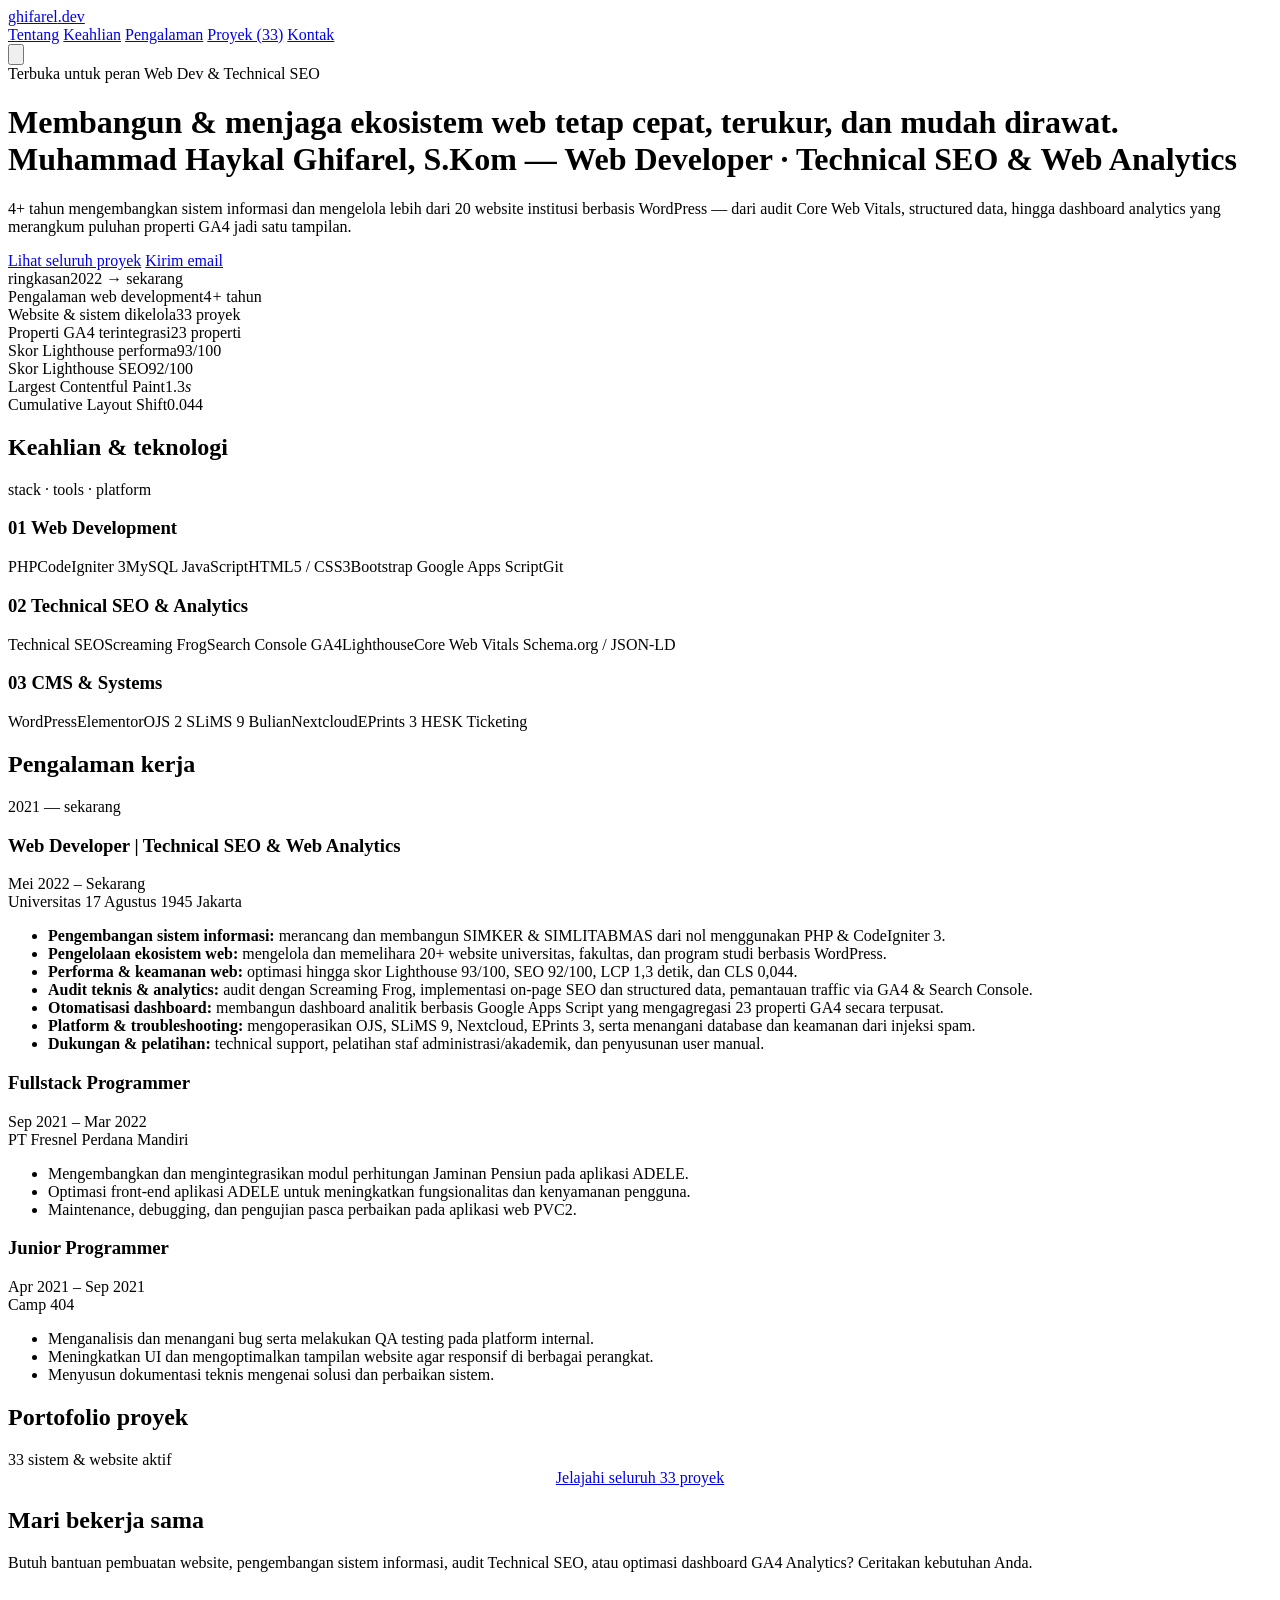
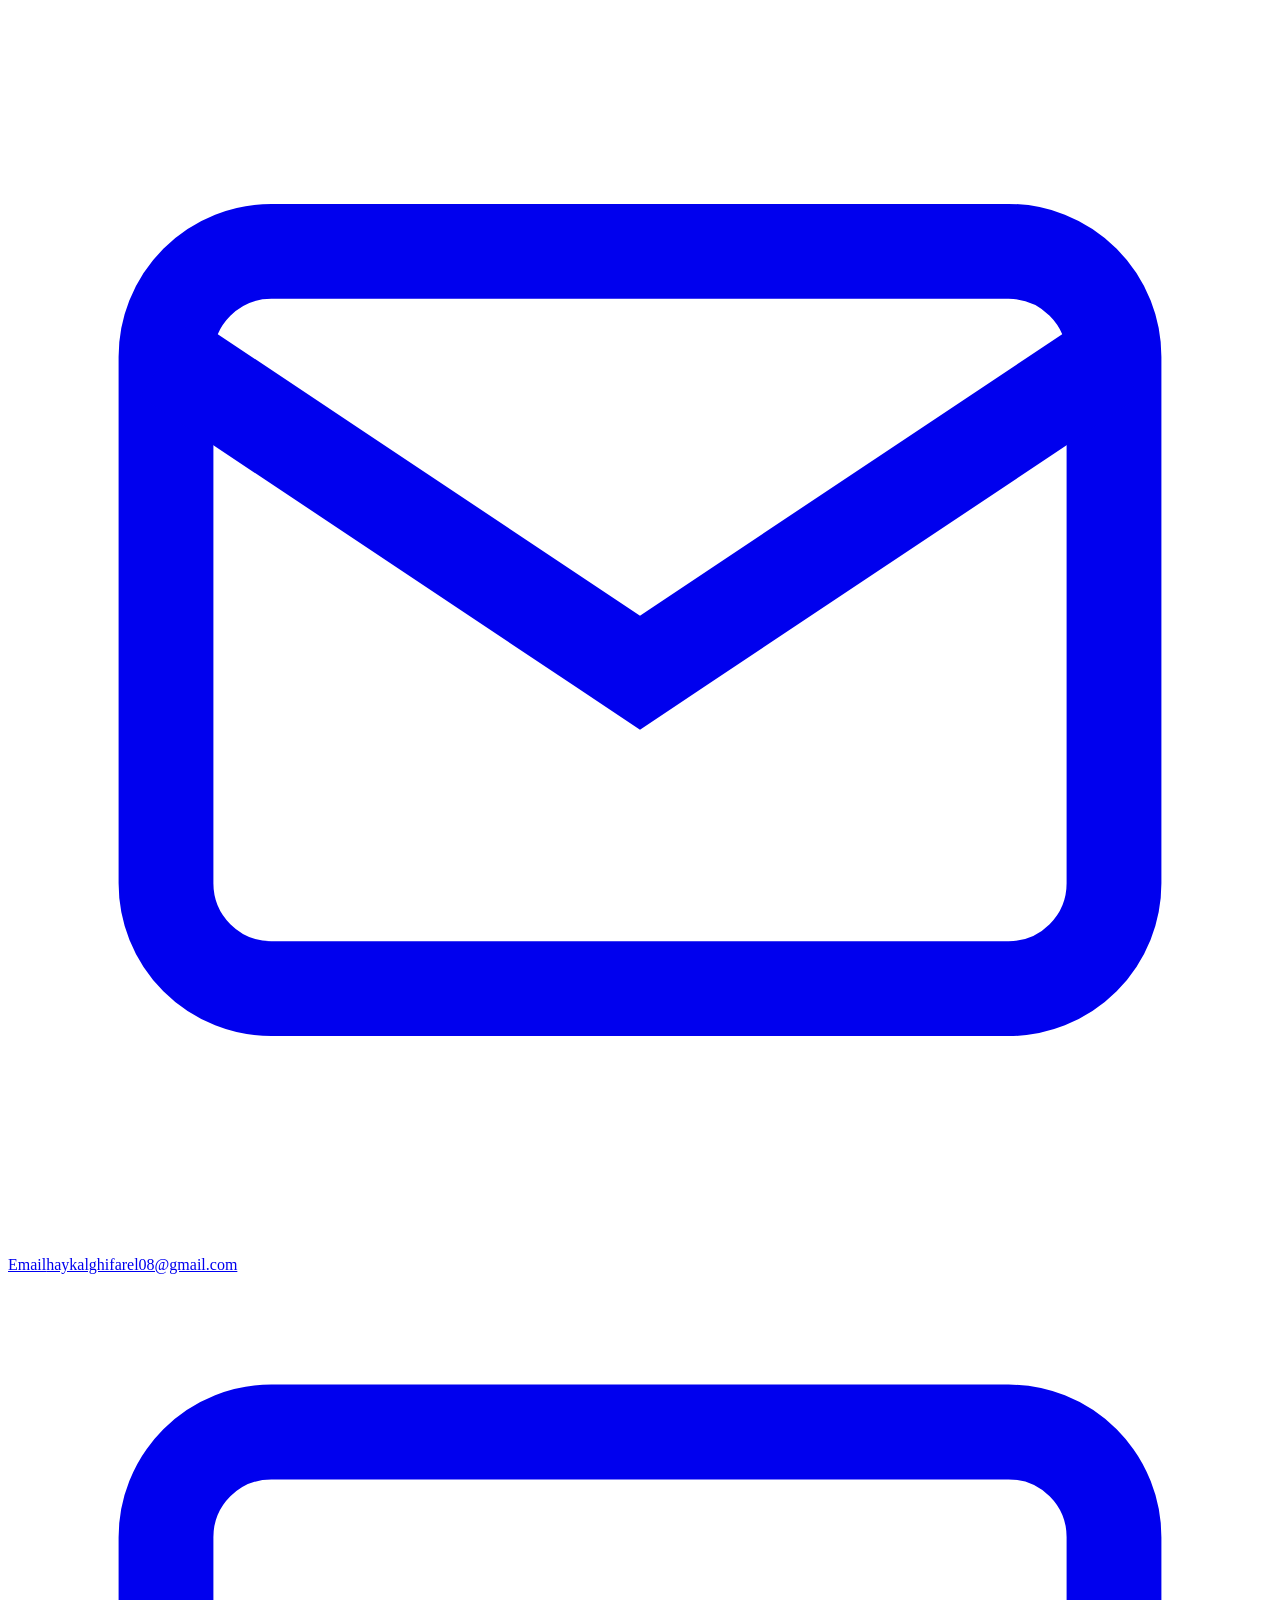
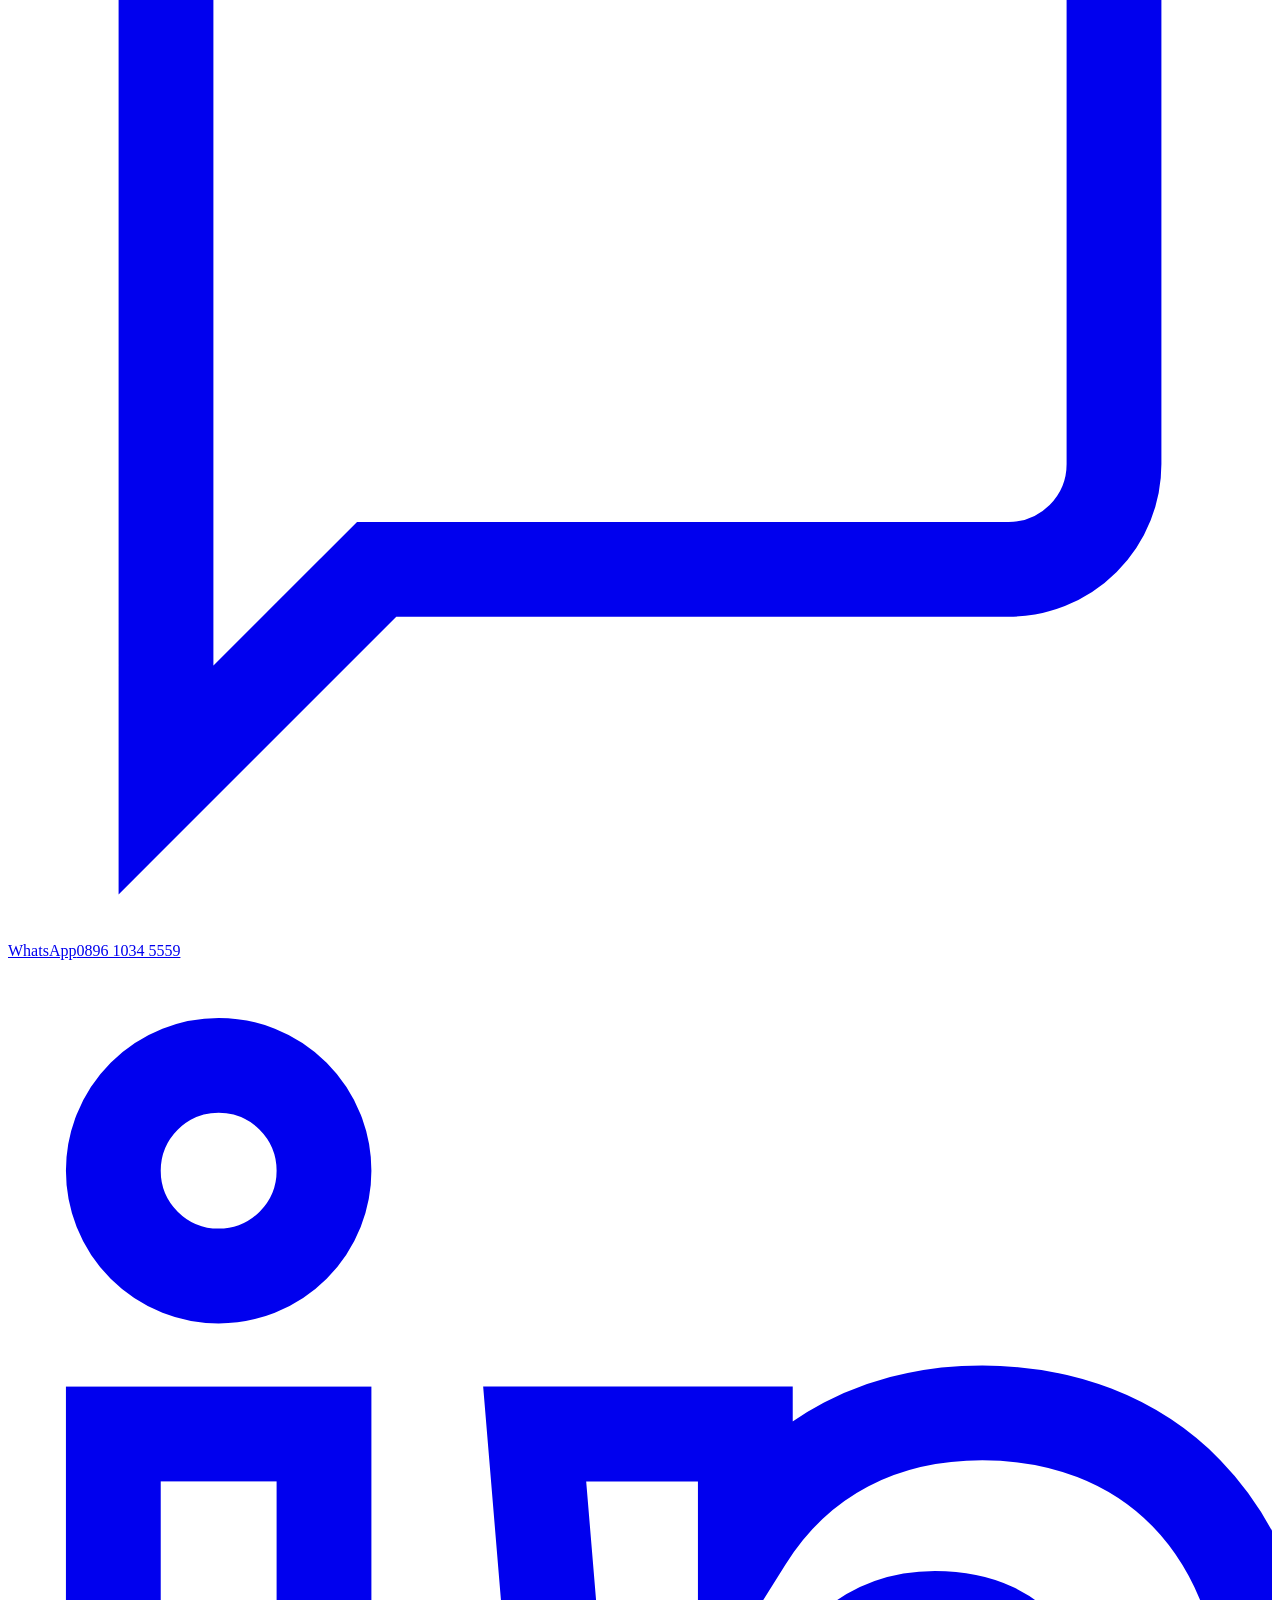
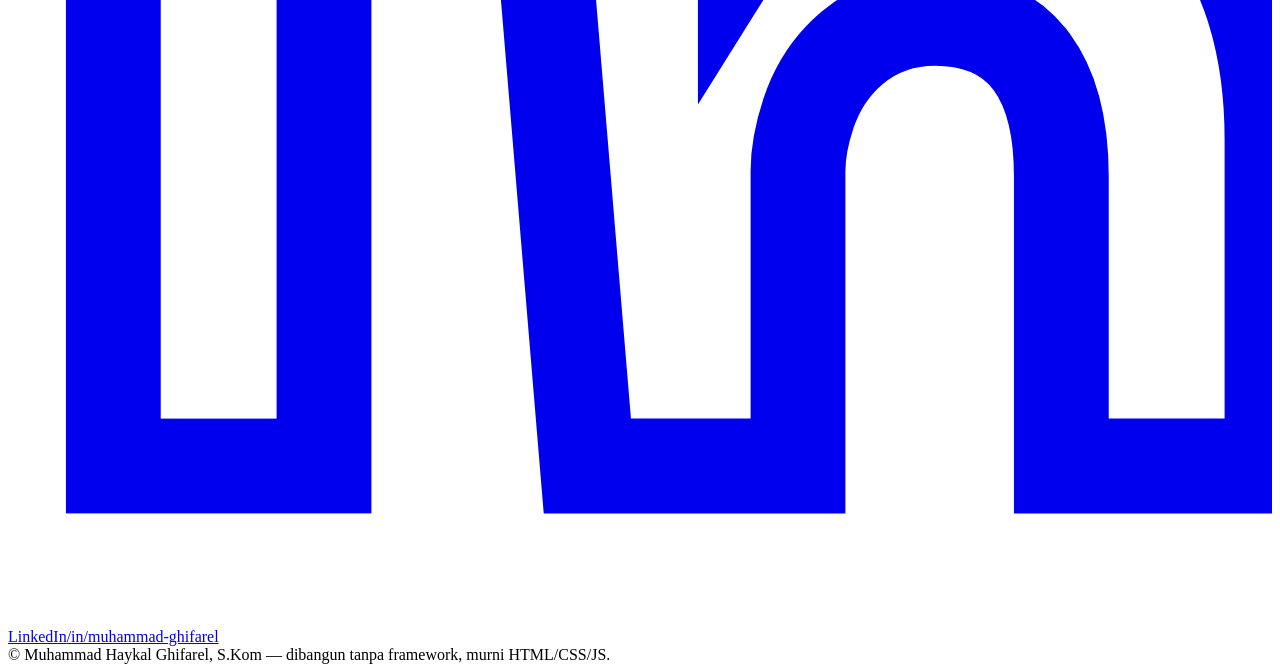
==== commit 1a1da8bf: "Add files via upload" ====
--- a/index.html
+++ b/index.html
@@ -1,700 +1,194 @@
-<!DOCTYPE html>
-<html lang="en" id="htmlRoot">
+<!doctype html>
+<html lang="id">
 <head>
-  <meta charset="UTF-8">
-  <meta name="viewport" content="width=device-width, initial-scale=1.0">
-  <title id="pageTitle">Muhammad Haykal Ghifarel — Web Developer &amp; SEO Specialist | Ghifarel.dev</title>
-  <meta id="metaDescription" name="description" content="Web Developer / Programmer & SEO Specialist with 4+ years of experience building web applications and information systems, and optimizing WordPress websites for technical SEO and performance.">
-  <meta name="author" content="Muhammad Haykal Ghifarel">
-  <meta name="robots" content="index, follow">
-  <link rel="canonical" href="https://ghifarel.github.io/portofolio/">
-
-  <!-- Open Graph -->
-  <meta property="og:type" content="website">
-  <meta property="og:url" content="https://ghifarel.github.io/portofolio/">
-  <meta id="ogTitle" property="og:title" content="Muhammad Haykal Ghifarel — Web Developer &amp; SEO Specialist">
-  <meta id="ogDescription" property="og:description" content="I build and optimize websites, web applications, and digital platforms with a focus on performance, SEO, user experience, and reliable digital solutions.">
-  <meta property="og:site_name" content="Ghifarel.dev">
-  <meta property="og:image" content="https://ghifarel.github.io/portofolio/assets/og-image.png">
-  <meta property="og:image:width" content="1200">
-  <meta property="og:image:height" content="630">
-  <meta property="og:image:alt" content="Muhammad Haykal Ghifarel — Web Developer & SEO Specialist">
-
-  <!-- Twitter -->
-  <meta name="twitter:card" content="summary_large_image">
-  <meta id="twitterTitle" name="twitter:title" content="Muhammad Haykal Ghifarel — Web Developer &amp; SEO Specialist">
-  <meta id="twitterDescription" name="twitter:description" content="Web Developer / Programmer &amp; SEO Specialist — PHP, CodeIgniter 3, WordPress, SQL, Technical SEO &amp; Web Analytics.">
-  <meta name="twitter:image" content="https://ghifarel.github.io/portofolio/assets/og-image.png">
-
-  <!-- Favicon -->
-  <link rel="icon" type="image/svg+xml" href="assets/favicon.svg">
-
-  <!-- Structured data -->
-  <script type="application/ld+json">
-  {
-    "@context": "https://schema.org",
-    "@type": "Person",
-    "name": "Muhammad Haykal Ghifarel",
-    "url": "https://ghifarel.github.io/portofolio/",
-    "jobTitle": "Web Developer / Programmer & SEO Specialist",
-    "email": "mailto:haykalghifarel08@gmail.com",
-    "sameAs": ["https://www.linkedin.com/in/muhammad-ghifarel"],
-    "knowsAbout": ["PHP", "CodeIgniter", "SQL", "WordPress", "Technical SEO", "Google Analytics", "Google Search Console", "Web Analytics", "Website Optimization"],
-    "worksFor": {
-      "@type": "CollegeOrUniversity",
-      "name": "Universitas 17 Agustus 1945 Jakarta"
-    }
-  }
-  </script>
-  <script type="application/ld+json">
-  {
-    "@context": "https://schema.org",
-    "@type": "WebSite",
-    "name": "Ghifarel.dev — Muhammad Haykal Ghifarel Portfolio",
-    "url": "https://ghifarel.github.io/portofolio/",
-    "description": "Portfolio of web applications, information systems, and WordPress websites developed, managed, and optimized for Universitas 17 Agustus 1945 Jakarta."
-  }
-  </script>
-
-  <link rel="preconnect" href="https://fonts.googleapis.com">
-  <link rel="preconnect" href="https://fonts.gstatic.com" crossorigin>
-  <link href="https://fonts.googleapis.com/css2?family=Space+Grotesk:wght@400;500;600;700&family=Inter:wght@400;500;600;700&family=JetBrains+Mono:wght@400;500&display=swap" rel="stylesheet">
-
-  <link rel="stylesheet" href="style.css">
+<meta charset="UTF-8" />
+<meta name="viewport" content="width=device-width, initial-scale=1.0" />
+<title>Muhammad Haykal Ghifarel — Web Developer & Technical SEO Specialist</title>
+<meta name="description" content="Web Developer & Technical SEO Specialist dengan 4+ tahun pengalaman mengelola ekosistem web institusi, audit performa, dan dashboard analytics." />
+<link rel="preconnect" href="https://fonts.googleapis.com">
+<link href="https://fonts.googleapis.com/css2?family=Space+Grotesk:wght@500;600;700&family=Inter:wght@400;500;600;700&family=IBM+Plex+Mono:wght@400;500&display=swap" rel="stylesheet">
+<link rel="stylesheet" href="css/style.css" />
 </head>
 <body>
 
-  <a class="skip-link" href="#main" data-i18n="skip">Skip to content</a>
+<nav class="nav">
+  <div class="wrap">
+    <a href="index.html" class="nav-logo"><span class="dot"></span>ghifarel<span class="mono" style="color:var(--ink-faint)">.dev</span></a>
+    <div class="nav-links" id="navLinks">
+      <a href="#about">Tentang</a>
+      <a href="#skills">Keahlian</a>
+      <a href="#experience">Pengalaman</a>
+      <a href="projects.html">Proyek (33)</a>
+      <a href="#contact" class="nav-cta">Kontak</a>
+    </div>
+    <button class="nav-toggle" id="navToggle" aria-label="Buka menu" aria-expanded="false">
+      <svg viewBox="0 0 24 24" fill="none" stroke="currentColor" stroke-width="2"><line x1="4" y1="7" x2="20" y2="7"/><line x1="4" y1="12" x2="20" y2="12"/><line x1="4" y1="17" x2="20" y2="17"/></svg>
+    </button>
+  </div>
+</nav>
 
-  <!-- ============================ NAVBAR ============================ -->
-  <header class="navbar" id="navbar">
-    <div class="navbar__inner">
-      <a href="#top" class="navbar__brand">
-        <span class="navbar__brand-mark" aria-hidden="true"></span>
-        Ghifarel<span class="accent">.dev</span>
-      </a>
-
-      <nav class="navbar__nav" id="primary-nav" aria-label="Primary">
-        <a href="#top" data-nav-link data-i18n="nav.home">Home</a>
-        <a href="#about" data-nav-link data-i18n="nav.about">About</a>
-        <a href="#expertise" data-nav-link data-i18n="nav.expertise">Expertise</a>
-        <a href="#projects" data-nav-link data-i18n="nav.projects">Projects</a>
-        <a href="#seo" data-nav-link data-i18n="nav.seo">SEO</a>
-        <a href="#experience" data-nav-link data-i18n="nav.experience">Experience</a>
-        <a href="#contact" data-nav-link data-i18n="nav.contact">Contact</a>
-        <a href="assets/CV-Muhammad-Haykal-Ghifarel.pdf" class="navbar__cv" target="_blank" rel="noopener noreferrer" download data-i18n="nav.downloadCv">Download CV</a>
-        <div class="lang-toggle" id="langToggleDesktop" role="group" aria-label="Language switch">
-          <button type="button" class="lang-toggle__opt" data-lang="en">EN</button>
-          <button type="button" class="lang-toggle__opt" data-lang="id">ID</button>
-        </div>
-      </nav>
-
-      <button class="navbar__toggle" id="navToggle" aria-expanded="false" aria-controls="mobileNav" aria-label="Open menu">
-        <span></span><span></span><span></span>
-      </button>
+<!-- HERO -->
+<header class="hero" id="about">
+  <div class="wrap hero-grid">
+    <div>
+      <span class="hero-avail"><span class="pulse"></span>Terbuka untuk peran Web Dev & Technical SEO</span>
+      <h1>Membangun & menjaga ekosistem web tetap cepat, terukur, dan mudah dirawat.
+        <span class="role">Muhammad Haykal Ghifarel, S.Kom — Web Developer · Technical SEO & Web Analytics</span>
+      </h1>
+      <p class="lede">4+ tahun mengembangkan sistem informasi dan mengelola lebih dari 20 website institusi berbasis WordPress — dari audit Core Web Vitals, structured data, hingga dashboard analytics yang merangkum puluhan properti GA4 jadi satu tampilan.</p>
+      <div class="hero-actions">
+        <a href="projects.html" class="btn btn-primary">Lihat seluruh proyek</a>
+        <a href="mailto:haykalghifarel08@gmail.com" class="btn btn-ghost">Kirim email</a>
+      </div>
     </div>
 
-    <div class="mobile-nav" id="mobileNav">
-      <a href="#top" data-i18n="nav.home">Home</a>
-      <a href="#about" data-i18n="nav.about">About</a>
-      <a href="#expertise" data-i18n="nav.expertise">Expertise</a>
-      <a href="#projects" data-i18n="nav.projects">Projects</a>
-      <a href="#seo" data-i18n="nav.seo">SEO</a>
-      <a href="#experience" data-i18n="nav.experience">Experience</a>
-      <a href="#contact" class="navbar__cta" data-i18n="nav.contact">Contact</a>
-      <a href="assets/CV-Muhammad-Haykal-Ghifarel.pdf" class="navbar__cv" target="_blank" rel="noopener noreferrer" download data-i18n="nav.downloadCv">Download CV</a>
-      <div class="lang-toggle" id="langToggleMobile" role="group" aria-label="Language switch">
-        <button type="button" class="lang-toggle__opt" data-lang="en">EN</button>
-        <button type="button" class="lang-toggle__opt" data-lang="id">ID</button>
-      </div>
+    <aside class="spec-panel" aria-label="Ringkasan kapasitas kerja">
+      <div class="spec-panel-head"><span>ringkasan</span><span>2022 → sekarang</span></div>
+      <div class="spec-row"><span class="spec-label">Pengalaman web development</span><span class="spec-value">4<em>+</em> tahun</span></div>
+      <div class="spec-row"><span class="spec-label">Website & sistem dikelola</span><span class="spec-value">33 proyek</span></div>
+      <div class="spec-row"><span class="spec-label">Properti GA4 terintegrasi</span><span class="spec-value">23 properti</span></div>
+      <div class="spec-row"><span class="spec-label">Skor Lighthouse performa</span><span class="spec-value">93<span style="color:var(--ink-faint)">/100</span></span></div>
+      <div class="spec-row"><span class="spec-label">Skor Lighthouse SEO</span><span class="spec-value">92<span style="color:var(--ink-faint)">/100</span></span></div>
+      <div class="spec-row"><span class="spec-label">Largest Contentful Paint</span><span class="spec-value">1.3<em>s</em></span></div>
+      <div class="spec-row"><span class="spec-label">Cumulative Layout Shift</span><span class="spec-value">0.044</span></div>
+    </aside>
+  </div>
+</header>
+
+<!-- SKILLS -->
+<section class="section" id="skills">
+  <div class="wrap">
+    <div class="section-head">
+      <h2>Keahlian & teknologi</h2>
+      <span class="ruler">stack · tools · platform</span>
     </div>
-  </header>
-
-  <main id="main">
-
-    <!-- ============================ HERO ============================ -->
-    <section class="hero" id="top">
-      <canvas class="hero__grid" id="heroGrid" aria-hidden="true"></canvas>
-      <div class="hero__glow" aria-hidden="true"></div>
-
-      <div class="container hero__inner">
-        <div class="hero__main">
-          <div class="hero__identity">
-            <span class="hero__avatar" aria-hidden="true">
-              <img src="assets/profile.jpg" alt="" loading="eager" onerror="this.style.display='none'">
-              <span>MHG</span>
-            </span>
-            <p class="hero__name">Muhammad Haykal Ghifarel, S.Kom.</p>
-          </div>
-          <h1 class="hero__headline" data-i18n-html="hero.headline">
-            Building reliable <span class="accent">web systems</span> —
-            and making sure they get <span class="accent-blue">found</span>.
-          </h1>
-          <p class="hero__role" data-i18n-html="hero.role">
-            Web Developer <span class="plus">+</span> SEO Specialist
-          </p>
-          <p class="hero__sub" data-i18n="hero.sub">
-            I build and optimize websites, web applications, and digital platforms
-            with a focus on performance, SEO, user experience, and reliable digital
-            solutions.
-          </p>
-
-          <div class="hero__cta">
-            <a href="#projects" class="btn btn--primary" data-i18n="hero.ctaView">View My Work</a>
-            <a href="assets/CV-Muhammad-Haykal-Ghifarel.pdf" class="btn btn--ghost" target="_blank" rel="noopener noreferrer" download data-i18n="hero.ctaDownload">Download CV</a>
-          </div>
-
-          <div class="hero__social">
-            <a href="https://www.linkedin.com/in/muhammad-ghifarel" target="_blank" rel="noopener noreferrer" data-i18n="hero.social.linkedin">LinkedIn ↗</a>
-            <a href="mailto:haykalghifarel08@gmail.com" data-i18n="hero.social.email">Email ↗</a>
-          </div>
-        </div>
-
-        <!-- Signature visual: identity card showing both pillars, side by side -->
-        <div class="hero__id" aria-label="Core disciplines">
-          <div class="id-card">
-            <div class="id-card__row id-card__row--dev">
-              <span class="id-card__label"><span class="id-card__dot" aria-hidden="true"></span><span data-i18n="idcard.dev.label">Web Development</span></span>
-            </div>
-            <div class="id-card__tags">
-              <span class="id-card__tag">PHP</span>
-              <span class="id-card__tag">CodeIgniter 3</span>
-              <span class="id-card__tag">WordPress</span>
-              <span class="id-card__tag">MySQL</span>
-            </div>
-
-            <p class="id-card__plus" aria-hidden="true">+</p>
-
-            <div class="id-card__row id-card__row--seo">
-              <span class="id-card__label"><span class="id-card__dot" aria-hidden="true"></span><span data-i18n="idcard.seo.label">SEO &amp; Optimization</span></span>
-            </div>
-            <div class="id-card__tags">
-              <span class="id-card__tag">Technical SEO</span>
-              <span class="id-card__tag">GA4</span>
-              <span class="id-card__tag">Search Console</span>
-              <span class="id-card__tag">Screaming Frog</span>
-            </div>
-
-            <div class="id-card__foot">
-              <span data-i18n="idcard.foot.left">Build → Optimize → Analyze</span>
-              <span data-i18n="idcard.foot.right">4+ yrs</span>
-            </div>
-          </div>
+    <div class="skill-cols">
+      <div class="skill-col">
+        <h3><span class="idx">01</span> Web Development</h3>
+        <div class="chip-row">
+          <span class="chip">PHP</span><span class="chip">CodeIgniter 3</span><span class="chip">MySQL</span>
+          <span class="chip">JavaScript</span><span class="chip">HTML5 / CSS3</span><span class="chip">Bootstrap</span>
+          <span class="chip">Google Apps Script</span><span class="chip">Git</span>
         </div>
       </div>
-
-      <div class="org-strip">
-        <div class="container org-strip__inner">
-          <span class="org-strip__label" data-i18n="orgstrip.label">Currently building for</span>
-          <div class="org-strip__items">
-            <span class="org-chip">Universitas 17 Agustus 1945 Jakarta</span>
-            <span class="org-chip" data-i18n="orgstrip.chip2">Faculties &amp; Study Programs</span>
-            <span class="org-chip" data-i18n="orgstrip.chip3">University Information Systems</span>
-          </div>
+      <div class="skill-col">
+        <h3><span class="idx">02</span> Technical SEO & Analytics</h3>
+        <div class="chip-row">
+          <span class="chip">Technical SEO</span><span class="chip">Screaming Frog</span><span class="chip">Search Console</span>
+          <span class="chip">GA4</span><span class="chip">Lighthouse</span><span class="chip">Core Web Vitals</span>
+          <span class="chip">Schema.org / JSON-LD</span>
         </div>
       </div>
-    </section>
-
-    <!-- ============================ QUICK STATS ============================ -->
-    <section class="section" aria-label="Quick stats">
-      <div class="container">
-        <div class="stat-grid" id="quickStats">
-          <div class="stat-card">
-            <span class="stat-card__number">4+</span>
-            <span class="stat-card__label" data-i18n="stats.years">Years Experience</span>
-          </div>
-          <div class="stat-card" id="statWebApps">
-            <span class="stat-card__number" data-i18n="stats.webdevNumber">Web Development</span>
-            <span class="stat-card__label" data-i18n="stats.webdevLabel">Build &amp; Maintain</span>
-          </div>
-          <div class="stat-card" id="statWordPress">
-            <span class="stat-card__number" data-i18n="stats.wpNumber">WordPress</span>
-            <span class="stat-card__label" data-i18n="stats.wpLabel">Develop &amp; Manage</span>
-          </div>
-          <div class="stat-card">
-            <span class="stat-card__number" data-i18n="stats.seoNumber">SEO &amp; Analytics</span>
-            <span class="stat-card__label" data-i18n="stats.seoLabel">Audit &amp; Optimize</span>
-          </div>
+      <div class="skill-col">
+        <h3><span class="idx">03</span> CMS & Systems</h3>
+        <div class="chip-row">
+          <span class="chip">WordPress</span><span class="chip">Elementor</span><span class="chip">OJS 2</span>
+          <span class="chip">SLiMS 9 Bulian</span><span class="chip">Nextcloud</span><span class="chip">EPrints 3</span>
+          <span class="chip">HESK Ticketing</span>
         </div>
-      </div>
-    </section>
-
-    <!-- ============================ ABOUT ============================ -->
-    <section class="section section--tint" id="about">
-      <div class="container about-grid">
-        <div>
-          <p class="eyebrow" data-i18n="about.eyebrow">About</p>
-          <h2 class="section__title" data-i18n="about.title">A developer who owns the SEO side too.</h2>
-          <div class="about-copy">
-            <p data-i18n="about.p1">
-              I'm a Web Developer / Programmer and SEO Specialist with over four
-              years of experience in web application development, information
-              systems, and WordPress website management for a university with
-              20+ active sites.
-            </p>
-            <p data-i18n="about.p2">
-              Day to day, that means writing backend logic in PHP and CodeIgniter 3,
-              managing MySQL databases, keeping WordPress sites secure and fast, and
-              then closing the loop with technical SEO audits, on-page structure, and
-              traffic analysis in Google Analytics and Search Console.
-            </p>
-            <p data-i18n="about.p3">
-              I care about the same thing on both sides of that work: whether the
-              thing actually works for the people using it — and whether they can
-              find it in the first place.
-            </p>
-          </div>
-        </div>
-
-        <div>
-          <p class="eyebrow eyebrow--blue" data-i18n="about.eyebrow2">Core Strengths</p>
-          <div class="pipeline">
-            <div class="pipeline__step">
-              <span class="pipeline__index">01</span>
-              <div>
-                <h4 data-i18n="about.step1.title">Build</h4>
-                <p data-i18n="about.step1.desc">Develop web applications and websites — from backend logic to WordPress structure.</p>
-              </div>
-            </div>
-            <div class="pipeline__step">
-              <span class="pipeline__index">02</span>
-              <div>
-                <h4 data-i18n="about.step2.title">Optimize</h4>
-                <p data-i18n="about.step2.desc">Improve technical performance, on-page SEO, and user experience.</p>
-              </div>
-            </div>
-            <div class="pipeline__step">
-              <span class="pipeline__index">03</span>
-              <div>
-                <h4 data-i18n="about.step3.title">Analyze</h4>
-                <p data-i18n="about.step3.desc">Monitor traffic, search performance, and website behavior — then feed it back into the build.</p>
-              </div>
-            </div>
-          </div>
-        </div>
-      </div>
-    </section>
-
-    <!-- ============================ CORE EXPERTISE ============================ -->
-    <section class="section" id="expertise">
-      <div class="container">
-        <p class="eyebrow" data-i18n="expertise.eyebrow">What I Do</p>
-        <h2 class="section__title" data-i18n="expertise.title">Two disciplines, one working process.</h2>
-
-        <div class="expertise-grid">
-          <div class="expertise-card expertise-card--dev">
-            <div class="expertise-card__icon" aria-hidden="true">&lt;/&gt;</div>
-            <h3 data-i18n="expertise.card1.title">Web Development</h3>
-            <p data-i18n="expertise.card1.desc">Developing web applications and information systems using PHP, CodeIgniter 3, MySQL, JavaScript, and modern web technologies.</p>
-            <div class="tag-row">
-              <span class="tag">PHP</span><span class="tag">CodeIgniter 3</span><span class="tag">MySQL</span><span class="tag">JavaScript</span>
-            </div>
-          </div>
-
-          <div class="expertise-card expertise-card--dev">
-            <div class="expertise-card__icon" aria-hidden="true">◧</div>
-            <h3 data-i18n="expertise.card2.title">WordPress Development</h3>
-            <p data-i18n="expertise.card2.desc">Developing, managing, and maintaining WordPress websites — structure, content, performance, security, and optimization.</p>
-            <div class="tag-row">
-              <span class="tag">WordPress</span><span class="tag" data-i18n="expertise.card2.tag2">CMS</span><span class="tag" data-i18n="expertise.card2.tag3">Website Management</span><span class="tag" data-i18n="expertise.card2.tag4">Performance</span>
-            </div>
-          </div>
-
-          <div class="expertise-card expertise-card--seo">
-            <div class="expertise-card__icon" aria-hidden="true">↗</div>
-            <h3 data-i18n="expertise.card3.title">SEO &amp; Web Optimization</h3>
-            <p data-i18n="expertise.card3.desc">Improving website visibility, technical health, search performance, and user experience through technical and on-page SEO.</p>
-            <div class="tag-row">
-              <span class="tag">Technical SEO</span><span class="tag">On-Page SEO</span><span class="tag">Screaming Frog</span><span class="tag">Lighthouse</span>
-            </div>
-          </div>
-
-          <div class="expertise-card expertise-card--seo">
-            <div class="expertise-card__icon" aria-hidden="true">▤</div>
-            <h3 data-i18n="expertise.card4.title">Analytics &amp; Performance</h3>
-            <p data-i18n="expertise.card4.desc">Monitoring website traffic, user behavior, search performance, and website health using analytics and webmaster tools.</p>
-            <div class="tag-row">
-              <span class="tag">GA4</span><span class="tag">Search Console</span><span class="tag">Lighthouse</span><span class="tag" data-i18n="expertise.card4.tag4">SEO Reporting</span>
-            </div>
-          </div>
-        </div>
-      </div>
-    </section>
-
-    <!-- ============================ WEB DEVELOPMENT PILLAR ============================ -->
-    <section class="pillar pillar--dev section--tint">
-      <div class="container pillar__inner">
-        <div>
-          <span class="pillar__mark" aria-hidden="true">&lt;/&gt;</span>
-          <p class="eyebrow" data-i18n="pillarDev.eyebrow">Pillar 01</p>
-          <h2 class="pillar__title" data-i18n="pillarDev.title">Web Development</h2>
-          <p class="pillar__sub" data-i18n="pillarDev.sub">Building practical web applications and information systems designed to solve real-world operational needs.</p>
-          <ul class="pillar__list">
-            <li data-i18n="pillarDev.list.1">Web Application Development</li>
-            <li data-i18n="pillarDev.list.2">Information Systems</li>
-            <li data-i18n="pillarDev.list.3">Backend Development</li>
-            <li data-i18n="pillarDev.list.4">Database Management</li>
-            <li data-i18n="pillarDev.list.5">API / System Integration</li>
-            <li data-i18n="pillarDev.list.6">System Maintenance</li>
-          </ul>
-          <div class="tag-row">
-            <span class="tag">PHP</span><span class="tag">CodeIgniter 3</span><span class="tag">MySQL</span>
-            <span class="tag">JavaScript</span><span class="tag">HTML</span><span class="tag">CSS</span><span class="tag">Bootstrap</span>
-          </div>
-        </div>
-
-        <div>
-          <p class="eyebrow" style="margin-bottom:20px;" data-i18n="pillarDev.relatedProjects">Related Projects</p>
-          <div class="pillar-project-grid" id="devProjectGrid">
-            <p class="pillar-project__empty" data-i18n="projects.loading">Loading projects…</p>
-          </div>
-        </div>
-      </div>
-    </section>
-
-    <!-- ============================ SEO & WEB OPTIMIZATION PILLAR ============================ -->
-    <section class="pillar pillar--seo">
-      <div class="container pillar__inner">
-        <div>
-          <span class="pillar__mark" aria-hidden="true">↗</span>
-          <p class="eyebrow eyebrow--blue" data-i18n="pillarSeo.eyebrow">Pillar 02</p>
-          <h2 class="pillar__title" data-i18n="pillarSeo.title">SEO &amp; Web Optimization</h2>
-          <p class="pillar__sub" data-i18n="pillarSeo.sub">Improving website visibility, technical health, performance, and search experience through data-driven optimization.</p>
-
-          <div class="pillar__panels">
-            <div class="pillar-panel">
-              <h4 data-i18n="pillarSeo.panel1.title">Technical SEO</h4>
-              <p data-i18n="pillarSeo.panel1.desc">Crawl analysis, HTTP status codes, meta titles &amp; descriptions, heading structure, internal linking, broken links.</p>
-              <div class="tag-row"><span class="tag">Screaming Frog SEO Spider</span></div>
-            </div>
-            <div class="pillar-panel">
-              <h4 data-i18n="pillarSeo.panel2.title">Search Performance</h4>
-              <p data-i18n="pillarSeo.panel2.desc">Monitoring search queries, clicks, impressions, CTR, and average position.</p>
-              <div class="tag-row"><span class="tag">Google Search Console</span></div>
-            </div>
-            <div class="pillar-panel">
-              <h4 data-i18n="pillarSeo.panel3.title">Website Analytics</h4>
-              <p data-i18n="pillarSeo.panel3.desc">Traffic monitoring, traffic sources, user behavior, and website performance analysis.</p>
-              <div class="tag-row"><span class="tag">Google Analytics 4</span></div>
-            </div>
-            <div class="pillar-panel">
-              <h4 data-i18n="pillarSeo.panel4.title">Performance Optimization</h4>
-              <p data-i18n="pillarSeo.panel4.desc">Core Web Vitals, page speed, and mobile optimization.</p>
-              <div class="tag-row"><span class="tag">Lighthouse</span></div>
-            </div>
-          </div>
-        </div>
-
-        <div>
-          <p class="eyebrow eyebrow--blue" style="margin-bottom:20px;" data-i18n="pillarSeo.sitesManage">Sites I Manage &amp; Optimize</p>
-          <div class="pillar-project-grid" id="seoProjectGrid">
-            <p class="pillar-project__empty" data-i18n="projects.loading">Loading projects…</p>
-          </div>
-        </div>
-      </div>
-    </section>
-
-    <!-- ============================ SELECTED WORK ============================ -->
-    <section class="section section--tint" id="selected-work">
-      <div class="container">
-        <p class="eyebrow" data-i18n="selectedWork.eyebrow">Selected Work</p>
-        <h2 class="section__title" data-i18n="selectedWork.title">A closer look at a few of the systems I've built.</h2>
-        <p class="section__lead" data-i18n="selectedWork.lead">
-          Featured projects, split by discipline. Click any card for the full detail.
-        </p>
-
-        <div class="selected-groups" id="selectedWorkGroups" aria-live="polite">
-          <!-- Rendered dynamically from data/projects.json, split by category -->
-        </div>
-      </div>
-    </section>
-
-    <!-- ============================ ALL PROJECTS ============================ -->
-    <section class="section" id="projects">
-      <div class="container">
-        <p class="eyebrow" data-i18n="projects.eyebrow">All Projects</p>
-        <h2 class="section__title" data-i18n="projects.title">Websites and systems I've developed, managed, and maintained.</h2>
-
-        <div class="portfolio-controls">
-          <div class="filter-group" id="filterGroup" role="tablist" aria-label="Filter portfolio by category">
-            <button class="filter-btn is-active" data-filter="All" role="tab" aria-selected="true" data-i18n="projects.filterAll">All</button>
-            <!-- Additional buttons are injected dynamically from data/projects.json's real categories -->
-          </div>
-
-          <div class="search-box">
-            <svg class="search-box__icon" width="16" height="16" viewBox="0 0 24 24" fill="none" aria-hidden="true">
-              <circle cx="11" cy="11" r="7" stroke="currentColor" stroke-width="2"/>
-              <path d="M21 21l-4.3-4.3" stroke="currentColor" stroke-width="2" stroke-linecap="round"/>
-            </svg>
-            <input type="search" id="portfolioSearch" placeholder="Search projects…" aria-label="Search portfolio projects" data-i18n-placeholder="projects.searchPlaceholder">
-          </div>
-        </div>
-
-        <p class="portfolio-count" id="portfolioCount" aria-live="polite"></p>
-
-        <div class="portfolio-grid" id="portfolioGrid" aria-live="polite">
-          <div class="portfolio-skeletons" id="portfolioSkeletons">
-            <div class="skeleton-card"></div>
-            <div class="skeleton-card"></div>
-            <div class="skeleton-card"></div>
-            <div class="skeleton-card"></div>
-            <div class="skeleton-card"></div>
-            <div class="skeleton-card"></div>
-          </div>
-        </div>
-
-        <div class="empty-state" id="emptyState" hidden>
-          <p data-i18n="projects.empty">No projects match your search or filter.</p>
-          <button class="btn btn--ghost" id="resetFilters" data-i18n="projects.reset">Reset filters</button>
-        </div>
-
-        <div class="error-state" id="errorState" hidden>
-          <p><span data-i18n="projects.errorText">Portfolio data couldn't be loaded right now.</span> <button class="link-btn" id="retryLoad" data-i18n="projects.retry">Try again</button></p>
-        </div>
-      </div>
-    </section>
-
-    <!-- ============================ SEO APPROACH ============================ -->
-    <section class="section section--tint" id="seo">
-      <div class="container">
-        <p class="eyebrow eyebrow--blue" data-i18n="seoApproach.eyebrow">SEO Approach</p>
-        <h2 class="section__title" data-i18n="seoApproach.title">Making sure the work is actually found and used.</h2>
-        <p class="section__lead" data-i18n="seoApproach.lead">
-          I play an active role in the SEO of the university's WordPress websites —
-          crawling and auditing them with Screaming Frog SEO Spider to catch technical
-          issues, monitoring search and traffic performance in Search Console and GA4,
-          and reporting the results to stakeholders.
-        </p>
-
-        <div class="approach-row">
-          <div class="approach-step">
-            <p class="approach-step__num">01</p>
-            <h4 data-i18n="seoApproach.step1.title">Audit</h4>
-            <p data-i18n="seoApproach.step1.desc">Crawl the site with Screaming Frog to surface technical issues — broken links, status codes, missing meta.</p>
-          </div>
-          <div class="approach-step">
-            <p class="approach-step__num">02</p>
-            <h4 data-i18n="seoApproach.step2.title">Optimize</h4>
-            <p data-i18n="seoApproach.step2.desc">Fix on-page structure: titles, meta descriptions, headings, internal linking, and page speed.</p>
-          </div>
-          <div class="approach-step">
-            <p class="approach-step__num">03</p>
-            <h4 data-i18n="seoApproach.step3.title">Monitor</h4>
-            <p data-i18n="seoApproach.step3.desc">Track queries, clicks, impressions, and average position in Google Search Console.</p>
-          </div>
-          <div class="approach-step">
-            <p class="approach-step__num">04</p>
-            <h4 data-i18n="seoApproach.step4.title">Evaluate</h4>
-            <p data-i18n="seoApproach.step4.desc">Review traffic and behavior in GA4, then feed findings back into the next round of changes.</p>
-          </div>
-        </div>
-      </div>
-    </section>
-
-    <!-- ============================ EXPERIENCE ============================ -->
-    <section class="section" id="experience">
-      <div class="container">
-        <p class="eyebrow" data-i18n="experience.eyebrow">Experience</p>
-        <h2 class="section__title" data-i18n="experience.title">Where I've put this to work.</h2>
-
-        <div class="timeline">
-          <div class="timeline__item">
-            <div class="timeline__marker" aria-hidden="true"></div>
-            <div class="timeline__card">
-              <div class="timeline__card-head">
-                <div>
-                  <h3 data-i18n="job1.title">Programmer</h3>
-                  <p class="timeline__org">Universitas 17 Agustus 1945 Jakarta</p>
-                </div>
-                <span class="timeline__date" data-i18n="job1.date">May 2022 — Present</span>
-              </div>
-              <ul class="timeline__list">
-                <li data-i18n-html="job1.bullet1"><strong>Manage 20+ WordPress websites</strong> across the university, faculties, and study programs — development, uptime, and content structure.</li>
-                <li data-i18n-html="job1.bullet2"><strong>Built 7+ web-based information systems</strong> with PHP &amp; CodeIgniter 3, including SIMKER (Cooperation Information System) and SIMLITABMAS (Research &amp; Community Service System).</li>
-                <li data-i18n="job1.bullet3">Own SEO end-to-end — URL structure, meta tags, keyword placement — and monitor traffic and content performance with Google Analytics.</li>
-                <li data-i18n="job1.bullet4">Administer the digital correspondence and library information systems, and manage the university's electronic journal (OJS), including detecting and cleaning up spam/illegal-content injections.</li>
-                <li data-i18n="job1.bullet5">Run technical training and knowledge-transfer sessions for administrative and academic staff, plus author user manuals and technical documentation.</li>
-              </ul>
-            </div>
-          </div>
-
-          <div class="timeline__item">
-            <div class="timeline__marker" aria-hidden="true"></div>
-            <div class="timeline__card">
-              <div class="timeline__card-head">
-                <div>
-                  <h3 data-i18n="job2.title">Junior Programmer</h3>
-                  <p class="timeline__org">PT Fresnel Perdana Mandiri</p>
-                </div>
-                <span class="timeline__date">Sep 2021 — Feb 2022</span>
-              </div>
-              <ul class="timeline__list">
-                <li data-i18n="job2.bullet1">Developed and integrated a pension-fund calculation module for ADELE (Automatic Distribution and Equalization Engine).</li>
-                <li data-i18n="job2.bullet2">Improved ADELE's front-end for better functionality and usability.</li>
-                <li data-i18n="job2.bullet3">Identified and fixed bugs on the PVC2 web application to keep the service running reliably.</li>
-              </ul>
-            </div>
-          </div>
-
-          <div class="timeline__item">
-            <div class="timeline__marker" aria-hidden="true"></div>
-            <div class="timeline__card">
-              <div class="timeline__card-head">
-                <div>
-                  <h3 data-i18n="job3.title">Junior Programmer</h3>
-                  <p class="timeline__org">CAMP 404</p>
-                </div>
-                <span class="timeline__date">Apr 2021 — Sep 2021</span>
-              </div>
-              <ul class="timeline__list">
-                <li data-i18n="job3.bullet1">Diagnosed and resolved bugs on the CAMP 404 platform to keep the system stable.</li>
-                <li data-i18n="job3.bullet2">Ran comprehensive QA testing after fixes to keep performance on target.</li>
-                <li data-i18n="job3.bullet3">Refreshed the UI and improved responsive design across devices and screen sizes.</li>
-              </ul>
-            </div>
-          </div>
-
-          <div class="timeline__item">
-            <div class="timeline__marker" aria-hidden="true"></div>
-            <div class="timeline__card">
-              <div class="timeline__card-head">
-                <div>
-                  <h3 data-i18n="job4.title">Student Intern</h3>
-                  <p class="timeline__org">PT Javan Cipta Solusi</p>
-                </div>
-                <span class="timeline__date">Mar 2020 — May 2020</span>
-              </div>
-              <ul class="timeline__list">
-                <li data-i18n="job4.bullet1">Planned, produced, and edited educational videos for YouTube and Instagram.</li>
-                <li data-i18n="job4.bullet2">Designed structured learning material using visuals, graphics, and diagrams.</li>
-              </ul>
-            </div>
-          </div>
-        </div>
-
-        <div class="education-card">
-          <div>
-            <p class="education-card__degree">Universitas Mercubuana</p>
-            <p class="education-card__meta">2017 — 2021</p>
-          </div>
-          <span class="education-card__gpa" data-i18n="education.gpa">GPA 3.48</span>
-        </div>
-      </div>
-    </section>
-
-    <!-- ============================ TECH STACK ============================ -->
-    <section class="section section--tint" aria-label="Technology stack">
-      <div class="container">
-        <p class="eyebrow" data-i18n="techstack.eyebrow">Technology Stack</p>
-        <h2 class="section__title" data-i18n="techstack.title">Tools I use to keep things running.</h2>
-
-        <div class="stack-grid" id="stackGrid">
-          <div class="stack-group">
-            <p class="stack-group__label" data-i18n="techstack.group1">Development</p>
-            <div class="tag-row" data-icon-row></div>
-          </div>
-          <div class="stack-group">
-            <p class="stack-group__label" data-i18n="techstack.group2">Database</p>
-            <div class="tag-row" data-icon-row></div>
-          </div>
-          <div class="stack-group">
-            <p class="stack-group__label" data-i18n="techstack.group3">CMS</p>
-            <div class="tag-row" data-icon-row></div>
-          </div>
-          <div class="stack-group">
-            <p class="stack-group__label" data-i18n="techstack.group4">SEO &amp; Analytics</p>
-            <div class="tag-row" data-icon-row></div>
-          </div>
-          <div class="stack-group">
-            <p class="stack-group__label" data-i18n="techstack.group5">Tools &amp; Platform</p>
-            <div class="tag-row" data-icon-row></div>
-          </div>
-        </div>
-        <noscript>
-          <div class="tag-row"><span class="tag">PHP</span><span class="tag">CodeIgniter 3</span><span class="tag">JavaScript</span><span class="tag">HTML</span><span class="tag">CSS</span><span class="tag">Bootstrap</span><span class="tag">MySQL</span><span class="tag">SQL</span><span class="tag">WordPress</span><span class="tag">Google Analytics 4</span><span class="tag">Search Console</span><span class="tag">Screaming Frog</span><span class="tag">Lighthouse</span><span class="tag">Git</span><span class="tag">Hosting Management</span></div>
-        </noscript>
-      </div>
-    </section>
-
-    <!-- ============================ CONTACT ============================ -->
-    <section class="section section--dark" id="contact">
-      <div class="container contact">
-        <p class="eyebrow eyebrow--light" data-i18n="contact.eyebrow">Contact</p>
-        <h2 class="contact__title" data-i18n="contact.title">Let's Build and Optimize Something Great</h2>
-        <p class="contact__lead" data-i18n="contact.lead">I'm open to opportunities and collaborations in web development, WordPress, SEO, and website optimization.</p>
-
-        <div class="contact__card">
-          <div>
-            <p class="contact__name">Muhammad Haykal Ghifarel, S.Kom.</p>
-            <p class="contact__role" data-i18n="contact.role">Web Developer &amp; SEO Specialist</p>
-          </div>
-
-          <a href="https://wa.me/6289610345559?text=Halo%20Kak%20Haykal%2C%20saya%20tertarik%20untuk%20berdiskusi%20soal%20pengembangan%20website%2Fsistem." class="btn btn--primary btn--lg contact__whatsapp" target="_blank" rel="noopener noreferrer">
-            <svg width="18" height="18" viewBox="0 0 24 24" fill="currentColor" aria-hidden="true"><path d="M12.04 2C6.58 2 2.13 6.45 2.13 11.91c0 1.75.46 3.45 1.32 4.95L2 22l5.28-1.38a9.9 9.9 0 0 0 4.76 1.21h.01c5.46 0 9.9-4.45 9.9-9.92 0-2.65-1.03-5.14-2.9-7.01A9.82 9.82 0 0 0 12.04 2zm5.8 14.19c-.24.68-1.4 1.32-1.93 1.37-.5.05-1 .25-3.36-.7-2.84-1.15-4.63-4.04-4.77-4.23-.14-.19-1.15-1.53-1.15-2.92 0-1.39.73-2.07 .99-2.35.26-.28.56-.35.75-.35h.53c.17 0 .4-.03.62.48.24.56.8 1.95.87 2.09.07.14.12.31.02.5-.09.19-.14.31-.28.48-.14.16-.29.36-.42.49-.14.14-.28.29-.12.57.16.28.71 1.18 1.53 1.91 1.05.94 1.94 1.24 2.22 1.38.28.14.44.12.61-.07.16-.19.7-.81.89-1.09.19-.28.37-.23.62-.14.26.09 1.63.77 1.91.91.28.14.47.21.54.33.07.12.07.68-.17 1.35z"/></svg>
-            <span data-i18n="contact.whatsapp">Chat via WhatsApp</span>
-          </a>
-
-          <div class="contact__links">
-            <a href="mailto:haykalghifarel08@gmail.com" class="contact__link">
-              <span class="contact__link-label" data-i18n="contact.emailLabel">Email</span>
-              haykalghifarel08@gmail.com
-            </a>
-            <a href="https://www.linkedin.com/in/muhammad-ghifarel" class="contact__link" target="_blank" rel="noopener noreferrer">
-              <span class="contact__link-label" data-i18n="contact.linkedinLabel">LinkedIn</span>
-              linkedin.com/in/muhammad-ghifarel
-            </a>
-          </div>
-        </div>
-      </div>
-    </section>
-  </main>
-
-  <!-- ============================ FOOTER ============================ -->
-  <footer class="footer">
-    <div class="container footer__inner">
-      <div class="footer__brand-wrap">
-        <span class="footer__brand">Ghifarel<span class="accent">.dev</span></span>
-        <span class="footer__role" data-i18n="footer.role">Web Developer &amp; SEO Specialist</span>
-      </div>
-      <div class="footer__social">
-        <a href="https://www.linkedin.com/in/muhammad-ghifarel" target="_blank" rel="noopener noreferrer">LinkedIn</a>
-        <a href="mailto:haykalghifarel08@gmail.com">Email</a>
-      </div>
-      <span id="footerYear">© 2026 Muhammad Haykal Ghifarel. All rights reserved.</span>
-    </div>
-  </footer>
-
-  <!-- ============================ PROJECT DETAIL MODAL ============================ -->
-  <div class="modal-overlay" id="projectModal" role="dialog" aria-modal="true" aria-labelledby="modalTitle" hidden>
-    <div class="modal-panel">
-      <div class="modal-panel__head">
-        <h3 class="modal-panel__title" id="modalTitle"></h3>
-        <button class="modal-panel__close" id="modalClose" aria-label="Close">✕</button>
-      </div>
-      <p class="modal-panel__category" id="modalCategory"></p>
-
-      <div class="modal-section">
-        <p class="modal-section__label" data-i18n="modal.overview">Overview</p>
-        <p class="modal-section__value" id="modalDescription"></p>
-      </div>
-      <div class="modal-section" id="modalRoleWrap">
-        <p class="modal-section__label" data-i18n="modal.role">My Role</p>
-        <p class="modal-section__value" id="modalRole"></p>
-      </div>
-      <div class="modal-section">
-        <p class="modal-section__label" data-i18n="modal.status">Status</p>
-        <p class="modal-section__value" id="modalStatus"></p>
-      </div>
-
-      <div id="modalDynamicSections"></div>
-
-      <div class="modal-panel__footer">
-        <a href="#" id="modalLink" class="btn btn--primary" target="_blank" rel="noopener noreferrer" data-i18n="modal.visit">Visit Website ↗</a>
-        <button class="btn btn--ghost" id="modalCloseSecondary" data-i18n="modal.close">Close</button>
       </div>
     </div>
   </div>
+</section>
 
-  <script src="script.js" defer></script>
+<!-- EXPERIENCE -->
+<section class="section" id="experience">
+  <div class="wrap">
+    <div class="section-head">
+      <h2>Pengalaman kerja</h2>
+      <span class="ruler">2021 — sekarang</span>
+    </div>
+
+    <div class="timeline">
+      <div class="tl-item current">
+        <div class="tl-head">
+          <h3>Web Developer | Technical SEO & Web Analytics</h3>
+          <span class="tl-date mono">Mei 2022 – Sekarang</span>
+        </div>
+        <div class="tl-org">Universitas 17 Agustus 1945 Jakarta</div>
+        <ul class="tl-list">
+          <li><strong>Pengembangan sistem informasi:</strong> merancang dan membangun SIMKER & SIMLITABMAS dari nol menggunakan PHP & CodeIgniter 3.</li>
+          <li><strong>Pengelolaan ekosistem web:</strong> mengelola dan memelihara 20+ website universitas, fakultas, dan program studi berbasis WordPress.</li>
+          <li><strong>Performa & keamanan web:</strong> optimasi hingga skor Lighthouse 93/100, SEO 92/100, LCP 1,3 detik, dan CLS 0,044.</li>
+          <li><strong>Audit teknis & analytics:</strong> audit dengan Screaming Frog, implementasi on-page SEO dan structured data, pemantauan traffic via GA4 & Search Console.</li>
+          <li><strong>Otomatisasi dashboard:</strong> membangun dashboard analitik berbasis Google Apps Script yang mengagregasi 23 properti GA4 secara terpusat.</li>
+          <li><strong>Platform & troubleshooting:</strong> mengoperasikan OJS, SLiMS 9, Nextcloud, EPrints 3, serta menangani database dan keamanan dari injeksi spam.</li>
+          <li><strong>Dukungan & pelatihan:</strong> technical support, pelatihan staf administrasi/akademik, dan penyusunan user manual.</li>
+        </ul>
+      </div>
+
+      <div class="tl-item">
+        <div class="tl-head">
+          <h3>Fullstack Programmer</h3>
+          <span class="tl-date mono">Sep 2021 – Mar 2022</span>
+        </div>
+        <div class="tl-org">PT Fresnel Perdana Mandiri</div>
+        <ul class="tl-list">
+          <li>Mengembangkan dan mengintegrasikan modul perhitungan Jaminan Pensiun pada aplikasi ADELE.</li>
+          <li>Optimasi front-end aplikasi ADELE untuk meningkatkan fungsionalitas dan kenyamanan pengguna.</li>
+          <li>Maintenance, debugging, dan pengujian pasca perbaikan pada aplikasi web PVC2.</li>
+        </ul>
+      </div>
+
+      <div class="tl-item">
+        <div class="tl-head">
+          <h3>Junior Programmer</h3>
+          <span class="tl-date mono">Apr 2021 – Sep 2021</span>
+        </div>
+        <div class="tl-org">Camp 404</div>
+        <ul class="tl-list">
+          <li>Menganalisis dan menangani bug serta melakukan QA testing pada platform internal.</li>
+          <li>Meningkatkan UI dan mengoptimalkan tampilan website agar responsif di berbagai perangkat.</li>
+          <li>Menyusun dokumentasi teknis mengenai solusi dan perbaikan sistem.</li>
+        </ul>
+      </div>
+    </div>
+  </div>
+</section>
+
+<!-- PROJECTS OVERVIEW -->
+<section class="section" id="projects-overview">
+  <div class="wrap">
+    <div class="section-head">
+      <h2>Portofolio proyek</h2>
+      <span class="ruler">33 sistem & website aktif</span>
+    </div>
+    <div class="category-strip" id="categoryStrip"></div>
+    <div style="text-align:center">
+      <a href="projects.html" class="btn btn-ghost">Jelajahi seluruh 33 proyek</a>
+    </div>
+  </div>
+</section>
+
+<!-- CONTACT -->
+<section class="section" id="contact" style="border-bottom:none">
+  <div class="wrap">
+    <div class="contact-panel">
+      <div class="contact-copy">
+        <h2>Mari bekerja sama</h2>
+        <p>Butuh bantuan pembuatan website, pengembangan sistem informasi, audit Technical SEO, atau optimasi dashboard GA4 Analytics? Ceritakan kebutuhan Anda.</p>
+      </div>
+      <div class="contact-list">
+        <a href="mailto:haykalghifarel08@gmail.com" class="contact-row">
+          <svg viewBox="0 0 24 24" fill="none" stroke="currentColor" stroke-width="1.8"><rect x="3" y="5" width="18" height="14" rx="2"/><path d="m3 7 9 6 9-6"/></svg>
+          <span><span class="to">Email</span><span class="val">haykalghifarel08@gmail.com</span></span>
+        </a>
+        <a href="https://wa.me/6289610345559" target="_blank" rel="noopener" class="contact-row">
+          <svg viewBox="0 0 24 24" fill="none" stroke="currentColor" stroke-width="1.8"><path d="M21 15a2 2 0 0 1-2 2H7l-4 4V5a2 2 0 0 1 2-2h14a2 2 0 0 1 2 2z"/></svg>
+          <span><span class="to">WhatsApp</span><span class="val">0896 1034 5559</span></span>
+        </a>
+        <a href="https://linkedin.com/in/muhammad-ghifarel" target="_blank" rel="noopener" class="contact-row">
+          <svg viewBox="0 0 24 24" fill="none" stroke="currentColor" stroke-width="1.8"><rect x="2" y="9" width="4" height="12"/><circle cx="4" cy="4" r="2"/><path d="M10 9h4v2c1-1.6 2.6-2.4 4.5-2.4 3 0 5.5 2 5.5 6.2V21h-4v-5.5c0-1.8-.7-3-2.4-3-1.3 0-2.1.9-2.4 1.8-.1.3-.2.7-.2 1.1V21h-4z"/></svg>
+          <span><span class="to">LinkedIn</span><span class="val">/in/muhammad-ghifarel</span></span>
+        </a>
+      </div>
+    </div>
+  </div>
+</section>
+
+<footer class="site-footer">© <span id="year"></span> Muhammad Haykal Ghifarel, S.Kom — dibangun tanpa framework, murni HTML/CSS/JS.</footer>
+
+<script src="js/data.js"></script>
+<script src="js/main.js"></script>
 </body>
 </html>
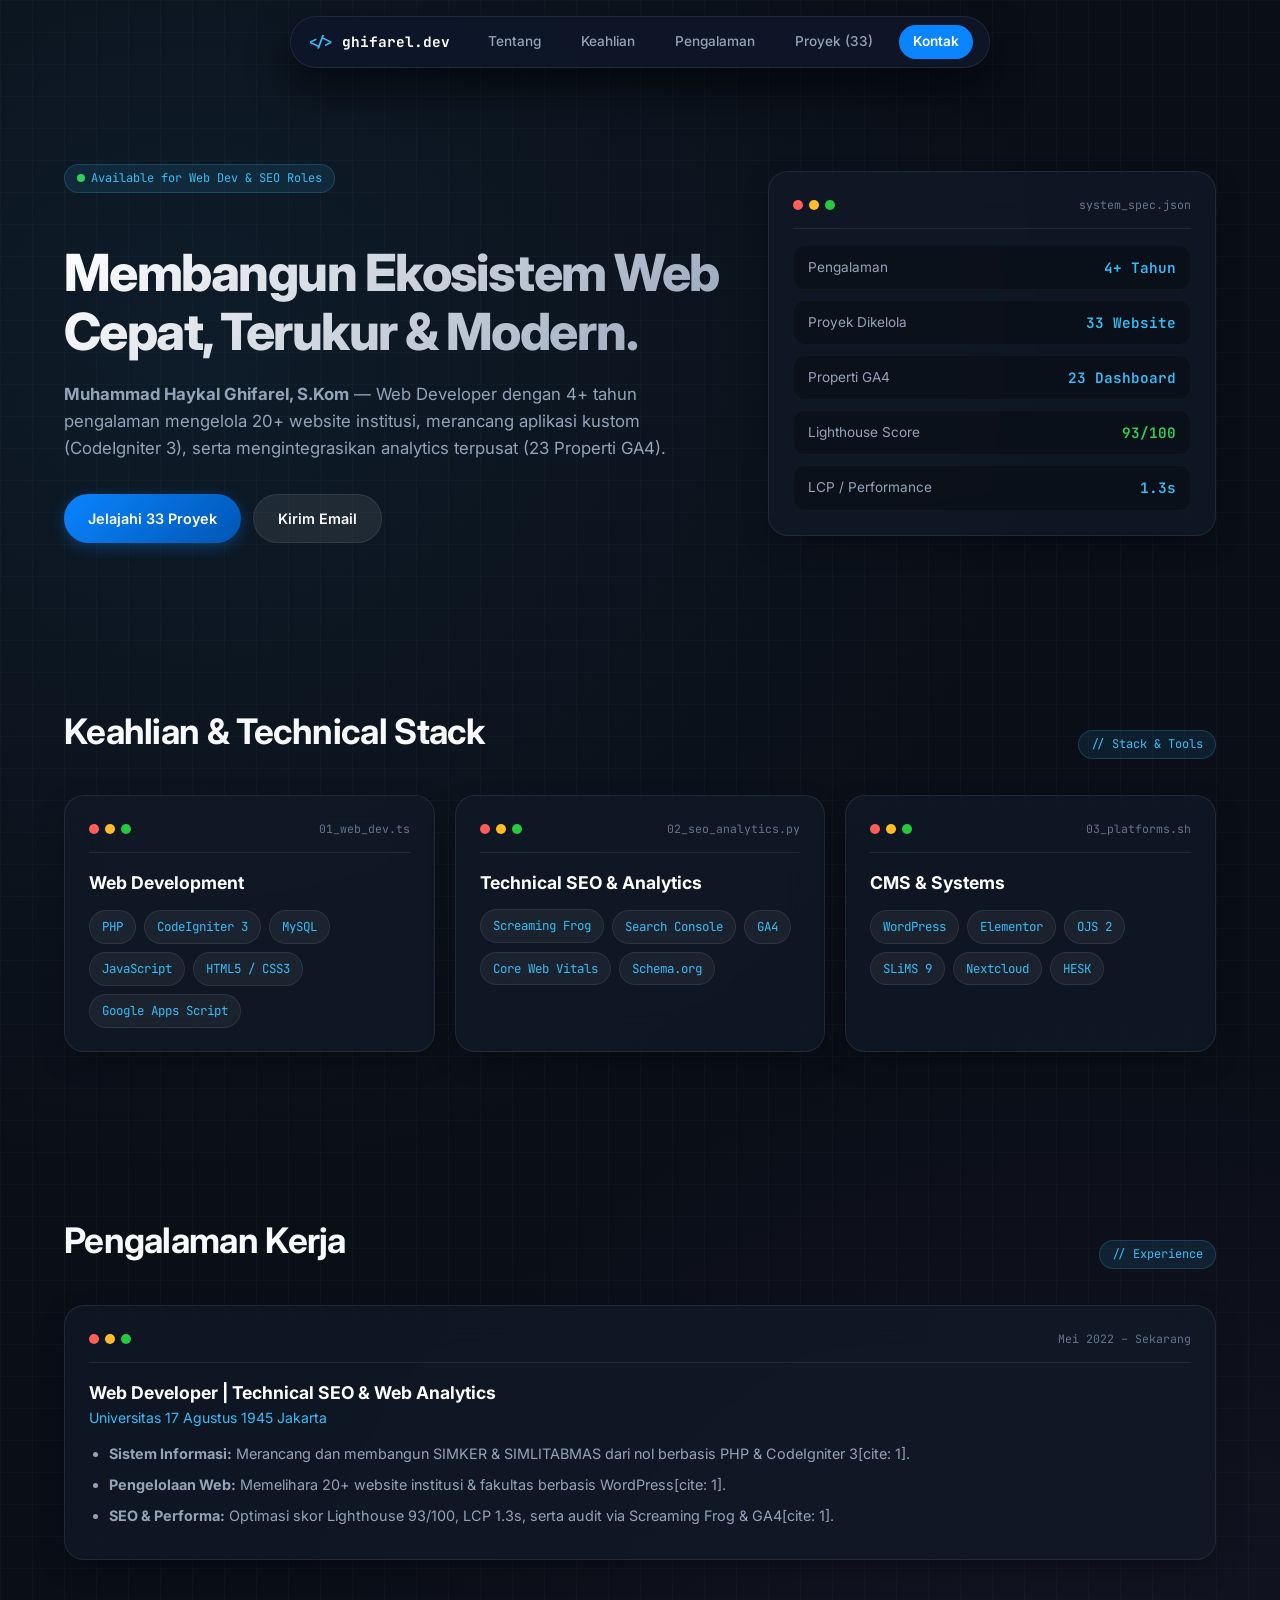
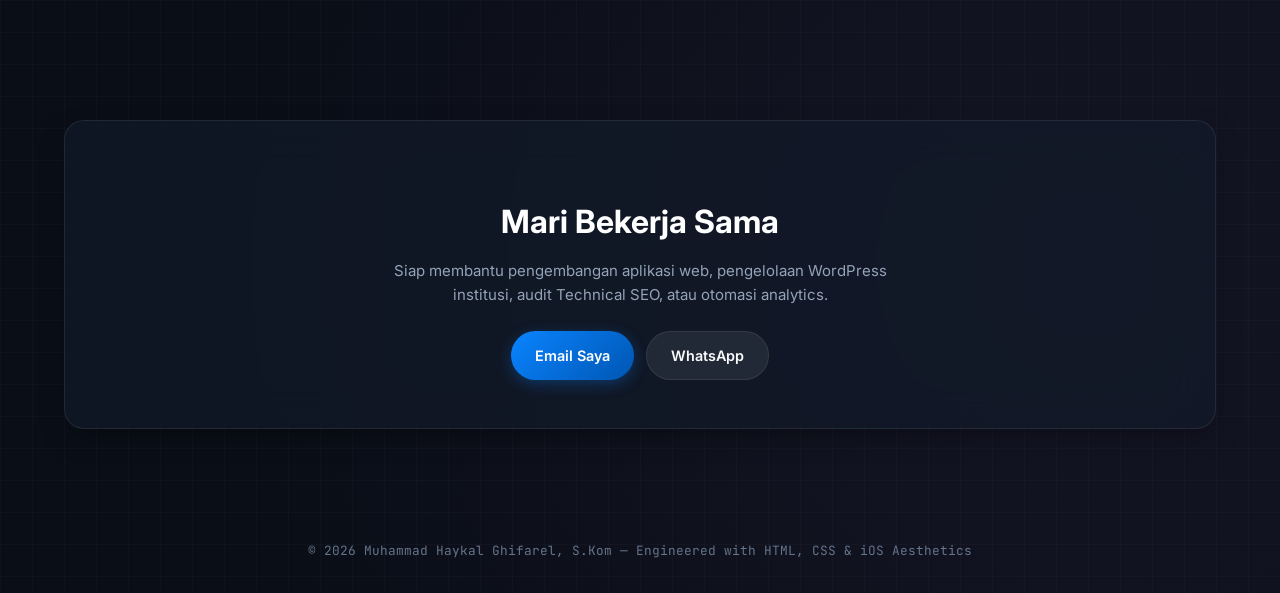
==== commit fe35d8fa: "Update index.html" ====
--- a/index.html
+++ b/index.html
@@ -4,189 +4,157 @@
 <meta charset="UTF-8" />
 <meta name="viewport" content="width=device-width, initial-scale=1.0" />
 <title>Muhammad Haykal Ghifarel — Web Developer & Technical SEO Specialist</title>
-<meta name="description" content="Web Developer & Technical SEO Specialist dengan 4+ tahun pengalaman mengelola ekosistem web institusi, audit performa, dan dashboard analytics." />
 <link rel="preconnect" href="https://fonts.googleapis.com">
-<link href="https://fonts.googleapis.com/css2?family=Space+Grotesk:wght@500;600;700&family=Inter:wght@400;500;600;700&family=IBM+Plex+Mono:wght@400;500&display=swap" rel="stylesheet">
+<link href="https://fonts.googleapis.com/css2?family=JetBrains+Mono:wght@400;600&family=Inter:wght@400;500;600;700&display=swap" rel="stylesheet">
 <link rel="stylesheet" href="css/style.css" />
 </head>
 <body>
 
+<!-- Dynamic Island Navigation -->
 <nav class="nav">
-  <div class="wrap">
-    <a href="index.html" class="nav-logo"><span class="dot"></span>ghifarel<span class="mono" style="color:var(--ink-faint)">.dev</span></a>
-    <div class="nav-links" id="navLinks">
+  <div class="nav-container">
+    <a href="index.html" class="nav-logo">
+      <span class="code-tag">&lt;/&gt;</span> ghifarel.dev
+    </a>
+    <div class="nav-links">
       <a href="#about">Tentang</a>
       <a href="#skills">Keahlian</a>
       <a href="#experience">Pengalaman</a>
       <a href="projects.html">Proyek (33)</a>
       <a href="#contact" class="nav-cta">Kontak</a>
     </div>
-    <button class="nav-toggle" id="navToggle" aria-label="Buka menu" aria-expanded="false">
-      <svg viewBox="0 0 24 24" fill="none" stroke="currentColor" stroke-width="2"><line x1="4" y1="7" x2="20" y2="7"/><line x1="4" y1="12" x2="20" y2="12"/><line x1="4" y1="17" x2="20" y2="17"/></svg>
-    </button>
   </div>
 </nav>
 
-<!-- HERO -->
-<header class="hero" id="about">
-  <div class="wrap hero-grid">
-    <div>
-      <span class="hero-avail"><span class="pulse"></span>Terbuka untuk peran Web Dev & Technical SEO</span>
-      <h1>Membangun & menjaga ekosistem web tetap cepat, terukur, dan mudah dirawat.
-        <span class="role">Muhammad Haykal Ghifarel, S.Kom — Web Developer · Technical SEO & Web Analytics</span>
-      </h1>
-      <p class="lede">4+ tahun mengembangkan sistem informasi dan mengelola lebih dari 20 website institusi berbasis WordPress — dari audit Core Web Vitals, structured data, hingga dashboard analytics yang merangkum puluhan properti GA4 jadi satu tampilan.</p>
-      <div class="hero-actions">
-        <a href="projects.html" class="btn btn-primary">Lihat seluruh proyek</a>
-        <a href="mailto:haykalghifarel08@gmail.com" class="btn btn-ghost">Kirim email</a>
-      </div>
-    </div>
-
-    <aside class="spec-panel" aria-label="Ringkasan kapasitas kerja">
-      <div class="spec-panel-head"><span>ringkasan</span><span>2022 → sekarang</span></div>
-      <div class="spec-row"><span class="spec-label">Pengalaman web development</span><span class="spec-value">4<em>+</em> tahun</span></div>
-      <div class="spec-row"><span class="spec-label">Website & sistem dikelola</span><span class="spec-value">33 proyek</span></div>
-      <div class="spec-row"><span class="spec-label">Properti GA4 terintegrasi</span><span class="spec-value">23 properti</span></div>
-      <div class="spec-row"><span class="spec-label">Skor Lighthouse performa</span><span class="spec-value">93<span style="color:var(--ink-faint)">/100</span></span></div>
-      <div class="spec-row"><span class="spec-label">Skor Lighthouse SEO</span><span class="spec-value">92<span style="color:var(--ink-faint)">/100</span></span></div>
-      <div class="spec-row"><span class="spec-label">Largest Contentful Paint</span><span class="spec-value">1.3<em>s</em></span></div>
-      <div class="spec-row"><span class="spec-label">Cumulative Layout Shift</span><span class="spec-value">0.044</span></div>
-    </aside>
-  </div>
-</header>
-
-<!-- SKILLS -->
-<section class="section" id="skills">
-  <div class="wrap">
-    <div class="section-head">
-      <h2>Keahlian & teknologi</h2>
-      <span class="ruler">stack · tools · platform</span>
-    </div>
-    <div class="skill-cols">
-      <div class="skill-col">
-        <h3><span class="idx">01</span> Web Development</h3>
-        <div class="chip-row">
-          <span class="chip">PHP</span><span class="chip">CodeIgniter 3</span><span class="chip">MySQL</span>
-          <span class="chip">JavaScript</span><span class="chip">HTML5 / CSS3</span><span class="chip">Bootstrap</span>
-          <span class="chip">Google Apps Script</span><span class="chip">Git</span>
+<div class="wrap">
+  <!-- HERO SECTION -->
+  <header class="section hero" id="about">
+    <div class="hero-grid">
+      <div>
+        <div class="section-badge" style="margin-bottom: 16px;">
+          <span style="width: 8px; height: 8px; border-radius: 50%; background: var(--ios-green);"></span>
+          Available for Web Dev & SEO Roles
+        </div>
+        <h1>Membangun Ekosistem Web Cepat, Terukur & Modern.</h1>
+        <p class="lede">
+          <strong>Muhammad Haykal Ghifarel, S.Kom</strong> — Web Developer dengan 4+ tahun pengalaman mengelola 20+ website institusi, merancang aplikasi kustom (CodeIgniter 3), serta mengintegrasikan analytics terpusat (23 Properti GA4).
+        </p>
+        <div class="btn-group">
+          <a href="projects.html" class="btn-ios btn-ios-primary">Jelajahi 33 Proyek</a>
+          <a href="mailto:haykalghifarel08@gmail.com" class="btn-ios btn-ios-secondary">Kirim Email</a>
         </div>
       </div>
-      <div class="skill-col">
-        <h3><span class="idx">02</span> Technical SEO & Analytics</h3>
-        <div class="chip-row">
-          <span class="chip">Technical SEO</span><span class="chip">Screaming Frog</span><span class="chip">Search Console</span>
-          <span class="chip">GA4</span><span class="chip">Lighthouse</span><span class="chip">Core Web Vitals</span>
-          <span class="chip">Schema.org / JSON-LD</span>
+
+      <!-- Xcode System Spec Card -->
+      <aside class="ios-card">
+        <div class="mac-header">
+          <div class="mac-dots">
+            <span class="mac-dot close"></span>
+            <span class="mac-dot min"></span>
+            <span class="mac-dot max"></span>
+          </div>
+          <span class="mac-title">system_spec.json</span>
+        </div>
+        <div class="spec-list">
+          <div class="spec-item"><span class="spec-key">Pengalaman</span><span class="spec-val">4+ Tahun</span></div>
+          <div class="spec-item"><span class="spec-key">Proyek Dikelola</span><span class="spec-val">33 Website</span></div>
+          <div class="spec-item"><span class="spec-key">Properti GA4</span><span class="spec-val">23 Dashboard</span></div>
+          <div class="spec-item"><span class="spec-key">Lighthouse Score</span><span class="spec-val" style="color:var(--ios-green)">93/100</span></div>
+          <div class="spec-item"><span class="spec-key">LCP / Performance</span><span class="spec-val">1.3s</span></div>
+        </div>
+      </aside>
+    </div>
+  </header>
+
+  <!-- SKILLS SECTION -->
+  <section class="section" id="skills">
+    <div class="section-head">
+      <h2>Keahlian & Technical Stack</h2>
+      <span class="section-badge">// Stack & Tools</span>
+    </div>
+    <div class="skills-grid">
+      <div class="ios-card">
+        <div class="mac-header">
+          <div class="mac-dots"><span class="mac-dot close"></span><span class="mac-dot min"></span><span class="mac-dot max"></span></div>
+          <span class="mac-title">01_web_dev.ts</span>
+        </div>
+        <h3 style="margin:0; font-size:1.1rem; color:#fff;">Web Development</h3>
+        <div class="chip-container">
+          <span class="ios-chip">PHP</span><span class="ios-chip">CodeIgniter 3</span>
+          <span class="ios-chip">MySQL</span><span class="ios-chip">JavaScript</span>
+          <span class="ios-chip">HTML5 / CSS3</span><span class="ios-chip">Google Apps Script</span>
         </div>
       </div>
-      <div class="skill-col">
-        <h3><span class="idx">03</span> CMS & Systems</h3>
-        <div class="chip-row">
-          <span class="chip">WordPress</span><span class="chip">Elementor</span><span class="chip">OJS 2</span>
-          <span class="chip">SLiMS 9 Bulian</span><span class="chip">Nextcloud</span><span class="chip">EPrints 3</span>
-          <span class="chip">HESK Ticketing</span>
+
+      <div class="ios-card">
+        <div class="mac-header">
+          <div class="mac-dots"><span class="mac-dot close"></span><span class="mac-dot min"></span><span class="mac-dot max"></span></div>
+          <span class="mac-title">02_seo_analytics.py</span>
+        </div>
+        <h3 style="margin:0; font-size:1.1rem; color:#fff;">Technical SEO & Analytics</h3>
+        <div class="chip-container">
+          <span class="ios-chip">Screaming Frog</span><span class="ios-chip">Search Console</span>
+          <span class="ios-chip">GA4</span><span class="ios-chip">Core Web Vitals</span>
+          <span class="ios-chip">Schema.org</span>
+        </div>
+      </div>
+
+      <div class="ios-card">
+        <div class="mac-header">
+          <div class="mac-dots"><span class="mac-dot close"></span><span class="mac-dot min"></span><span class="mac-dot max"></span></div>
+          <span class="mac-title">03_platforms.sh</span>
+        </div>
+        <h3 style="margin:0; font-size:1.1rem; color:#fff;">CMS & Systems</h3>
+        <div class="chip-container">
+          <span class="ios-chip">WordPress</span><span class="ios-chip">Elementor</span>
+          <span class="ios-chip">OJS 2</span><span class="ios-chip">SLiMS 9</span>
+          <span class="ios-chip">Nextcloud</span><span class="ios-chip">HESK</span>
         </div>
       </div>
     </div>
-  </div>
-</section>
+  </section>
 
-<!-- EXPERIENCE -->
-<section class="section" id="experience">
-  <div class="wrap">
+  <!-- EXPERIENCE SECTION -->
+  <section class="section" id="experience">
     <div class="section-head">
-      <h2>Pengalaman kerja</h2>
-      <span class="ruler">2021 — sekarang</span>
+      <h2>Pengalaman Kerja</h2>
+      <span class="section-badge">// Experience</span>
     </div>
-
-    <div class="timeline">
-      <div class="tl-item current">
-        <div class="tl-head">
-          <h3>Web Developer | Technical SEO & Web Analytics</h3>
-          <span class="tl-date mono">Mei 2022 – Sekarang</span>
+    <div class="timeline-ios">
+      <div class="ios-card">
+        <div class="mac-header">
+          <div class="mac-dots"><span class="mac-dot close"></span><span class="mac-dot min"></span><span class="mac-dot max"></span></div>
+          <span class="mac-title">Mei 2022 – Sekarang</span>
         </div>
+        <div class="tl-role">Web Developer | Technical SEO & Web Analytics</div>
         <div class="tl-org">Universitas 17 Agustus 1945 Jakarta</div>
         <ul class="tl-list">
-          <li><strong>Pengembangan sistem informasi:</strong> merancang dan membangun SIMKER & SIMLITABMAS dari nol menggunakan PHP & CodeIgniter 3.</li>
-          <li><strong>Pengelolaan ekosistem web:</strong> mengelola dan memelihara 20+ website universitas, fakultas, dan program studi berbasis WordPress.</li>
-          <li><strong>Performa & keamanan web:</strong> optimasi hingga skor Lighthouse 93/100, SEO 92/100, LCP 1,3 detik, dan CLS 0,044.</li>
-          <li><strong>Audit teknis & analytics:</strong> audit dengan Screaming Frog, implementasi on-page SEO dan structured data, pemantauan traffic via GA4 & Search Console.</li>
-          <li><strong>Otomatisasi dashboard:</strong> membangun dashboard analitik berbasis Google Apps Script yang mengagregasi 23 properti GA4 secara terpusat.</li>
-          <li><strong>Platform & troubleshooting:</strong> mengoperasikan OJS, SLiMS 9, Nextcloud, EPrints 3, serta menangani database dan keamanan dari injeksi spam.</li>
-          <li><strong>Dukungan & pelatihan:</strong> technical support, pelatihan staf administrasi/akademik, dan penyusunan user manual.</li>
-        </ul>
-      </div>
-
-      <div class="tl-item">
-        <div class="tl-head">
-          <h3>Fullstack Programmer</h3>
-          <span class="tl-date mono">Sep 2021 – Mar 2022</span>
-        </div>
-        <div class="tl-org">PT Fresnel Perdana Mandiri</div>
-        <ul class="tl-list">
-          <li>Mengembangkan dan mengintegrasikan modul perhitungan Jaminan Pensiun pada aplikasi ADELE.</li>
-          <li>Optimasi front-end aplikasi ADELE untuk meningkatkan fungsionalitas dan kenyamanan pengguna.</li>
-          <li>Maintenance, debugging, dan pengujian pasca perbaikan pada aplikasi web PVC2.</li>
-        </ul>
-      </div>
-
-      <div class="tl-item">
-        <div class="tl-head">
-          <h3>Junior Programmer</h3>
-          <span class="tl-date mono">Apr 2021 – Sep 2021</span>
-        </div>
-        <div class="tl-org">Camp 404</div>
-        <ul class="tl-list">
-          <li>Menganalisis dan menangani bug serta melakukan QA testing pada platform internal.</li>
-          <li>Meningkatkan UI dan mengoptimalkan tampilan website agar responsif di berbagai perangkat.</li>
-          <li>Menyusun dokumentasi teknis mengenai solusi dan perbaikan sistem.</li>
+          <li><strong>Sistem Informasi:</strong> Merancang dan membangun SIMKER & SIMLITABMAS dari nol berbasis PHP & CodeIgniter 3[cite: 1].</li>
+          <li><strong>Pengelolaan Web:</strong> Memelihara 20+ website institusi & fakultas berbasis WordPress[cite: 1].</li>
+          <li><strong>SEO & Performa:</strong> Optimasi skor Lighthouse 93/100, LCP 1.3s, serta audit via Screaming Frog & GA4[cite: 1].</li>
         </ul>
       </div>
     </div>
-  </div>
-</section>
+  </section>
 
-<!-- PROJECTS OVERVIEW -->
-<section class="section" id="projects-overview">
-  <div class="wrap">
-    <div class="section-head">
-      <h2>Portofolio proyek</h2>
-      <span class="ruler">33 sistem & website aktif</span>
-    </div>
-    <div class="category-strip" id="categoryStrip"></div>
-    <div style="text-align:center">
-      <a href="projects.html" class="btn btn-ghost">Jelajahi seluruh 33 proyek</a>
-    </div>
-  </div>
-</section>
-
-<!-- CONTACT -->
-<section class="section" id="contact" style="border-bottom:none">
-  <div class="wrap">
-    <div class="contact-panel">
-      <div class="contact-copy">
-        <h2>Mari bekerja sama</h2>
-        <p>Butuh bantuan pembuatan website, pengembangan sistem informasi, audit Technical SEO, atau optimasi dashboard GA4 Analytics? Ceritakan kebutuhan Anda.</p>
-      </div>
-      <div class="contact-list">
-        <a href="mailto:haykalghifarel08@gmail.com" class="contact-row">
-          <svg viewBox="0 0 24 24" fill="none" stroke="currentColor" stroke-width="1.8"><rect x="3" y="5" width="18" height="14" rx="2"/><path d="m3 7 9 6 9-6"/></svg>
-          <span><span class="to">Email</span><span class="val">haykalghifarel08@gmail.com</span></span>
-        </a>
-        <a href="https://wa.me/6289610345559" target="_blank" rel="noopener" class="contact-row">
-          <svg viewBox="0 0 24 24" fill="none" stroke="currentColor" stroke-width="1.8"><path d="M21 15a2 2 0 0 1-2 2H7l-4 4V5a2 2 0 0 1 2-2h14a2 2 0 0 1 2 2z"/></svg>
-          <span><span class="to">WhatsApp</span><span class="val">0896 1034 5559</span></span>
-        </a>
-        <a href="https://linkedin.com/in/muhammad-ghifarel" target="_blank" rel="noopener" class="contact-row">
-          <svg viewBox="0 0 24 24" fill="none" stroke="currentColor" stroke-width="1.8"><rect x="2" y="9" width="4" height="12"/><circle cx="4" cy="4" r="2"/><path d="M10 9h4v2c1-1.6 2.6-2.4 4.5-2.4 3 0 5.5 2 5.5 6.2V21h-4v-5.5c0-1.8-.7-3-2.4-3-1.3 0-2.1.9-2.4 1.8-.1.3-.2.7-.2 1.1V21h-4z"/></svg>
-          <span><span class="to">LinkedIn</span><span class="val">/in/muhammad-ghifarel</span></span>
-        </a>
+  <!-- CONTACT SECTION -->
+  <section class="section" id="contact">
+    <div class="ios-card" style="text-align: center; padding: 48px 24px;">
+      <h2 style="font-size: 2rem; margin-bottom: 12px; color: #fff;">Mari Bekerja Sama</h2>
+      <p style="color: var(--text-secondary); max-width: 500px; margin: 0 auto 24px;">
+        Siap membantu pengembangan aplikasi web, pengelolaan WordPress institusi, audit Technical SEO, atau otomasi analytics.
+      </p>
+      <div class="btn-group" style="justify-content: center;">
+        <a href="mailto:haykalghifarel08@gmail.com" class="btn-ios btn-ios-primary">Email Saya</a>
+        <a href="https://wa.me/6289610345559" target="_blank" class="btn-ios btn-ios-secondary">WhatsApp</a>
       </div>
     </div>
-  </div>
-</section>
+  </section>
+</div>
 
-<footer class="site-footer">© <span id="year"></span> Muhammad Haykal Ghifarel, S.Kom — dibangun tanpa framework, murni HTML/CSS/JS.</footer>
+<footer style="text-align: center; padding: 32px; font-family: var(--font-code); font-size: 0.8rem; color: var(--text-faint);">
+  © <span id="year"></span> Muhammad Haykal Ghifarel, S.Kom — Engineered with HTML, CSS & iOS Aesthetics
+</footer>
 
 <script src="js/data.js"></script>
 <script src="js/main.js"></script>
--- a/css/style.css
+++ b/css/style.css
@@ -0,0 +1,502 @@
+/* =========================================================
+   TOKENS: iOS Dark Mode x Xcode Syntax Color Palette
+   ========================================================= */
+:root {
+  --bg-dark: #0a0e17;
+  --bg-card: rgba(18, 26, 41, 0.75);
+  --bg-card-hover: rgba(28, 40, 62, 0.85);
+  --border-glass: rgba(255, 255, 255, 0.08);
+  --border-highlight: rgba(56, 189, 248, 0.3);
+  
+  /* Xcode & iOS Accent Colors */
+  --ios-blue: #0a84ff;
+  --ios-green: #30d158;
+  --ios-cyan: #38bdf8;
+  --ios-amber: #fbbf24;
+  --ios-purple: #c084fc;
+  
+  --text-primary: #f8fafc;
+  --text-secondary: #94a3b8;
+  --text-faint: #64748b;
+  
+  /* iOS Continuous Squircle Corner Radius */
+  --radius-ios-lg: 28px;
+  --radius-ios-md: 20px;
+  --radius-ios-sm: 12px;
+  --radius-pill: 9999px;
+
+  /* Typography */
+  --font-ui: -apple-system, BlinkMacSystemFont, "SF Pro Text", "Inter", sans-serif;
+  --font-code: "JetBrains Mono", "Fira Code", "IBM Plex Mono", monospace;
+  
+  --maxw: 1200px;
+}
+
+* { box-sizing: border-box; }
+html { scroll-behavior: smooth; }
+
+body {
+  margin: 0;
+  background-color: var(--bg-dark);
+  background-image: 
+    radial-gradient(circle at 15% 15%, rgba(56, 189, 248, 0.08) 0%, transparent 40%),
+    radial-gradient(circle at 85% 85%, rgba(192, 132, 252, 0.06) 0%, transparent 40%),
+    linear-gradient(rgba(255, 255, 255, 0.02) 1px, transparent 1px),
+    linear-gradient(90deg, rgba(255, 255, 255, 0.02) 1px, transparent 1px);
+  background-size: 100% 100%, 100% 100%, 32px 32px, 32px 32px;
+  color: var(--text-primary);
+  font-family: var(--font-ui);
+  font-size: 15px;
+  line-height: 1.6;
+  -webkit-font-smoothing: antialiased;
+}
+
+a { color: inherit; text-decoration: none; }
+img { max-width: 100%; display: block; }
+::selection { background: rgba(56, 189, 248, 0.3); color: #fff; }
+
+.mono { font-family: var(--font-code); }
+
+/* Layout Helpers */
+.wrap {
+  max-width: var(--maxw);
+  margin: 0 auto;
+  padding: 0 24px;
+}
+
+.section {
+  padding: 80px 0;
+  position: relative;
+}
+
+.section-head {
+  display: flex;
+  align-items: flex-end;
+  justify-content: space-between;
+  gap: 20px;
+  margin-bottom: 36px;
+  flex-wrap: wrap;
+}
+
+.section-head h2 {
+  font-size: clamp(1.6rem, 2.8vw, 2.2rem);
+  font-weight: 700;
+  letter-spacing: -0.02em;
+  margin: 0;
+}
+
+.section-badge {
+  display: inline-flex;
+  align-items: center;
+  gap: 6px;
+  font-family: var(--font-code);
+  font-size: 0.75rem;
+  color: var(--ios-cyan);
+  background: rgba(56, 189, 248, 0.1);
+  border: 1px solid rgba(56, 189, 248, 0.2);
+  padding: 4px 12px;
+  border-radius: var(--radius-pill);
+}
+
+/* iOS Glass Cards */
+.ios-card {
+  background: var(--bg-card);
+  backdrop-filter: blur(20px);
+  -webkit-backdrop-filter: blur(20px);
+  border: 1px solid var(--border-glass);
+  border-radius: var(--radius-ios-md);
+  padding: 24px;
+  position: relative;
+  overflow: hidden;
+  box-shadow: 0 10px 30px -10px rgba(0, 0, 0, 0.5);
+  transition: all 0.25s cubic-bezier(0.16, 1, 0.3, 1);
+}
+
+.ios-card:hover {
+  background: var(--bg-card-hover);
+  border-color: var(--border-highlight);
+  transform: translateY(-3px);
+  box-shadow: 0 15px 35px -10px rgba(56, 189, 248, 0.15);
+}
+
+/* macOS Window Header Controls */
+.mac-header {
+  display: flex;
+  align-items: center;
+  justify-content: space-between;
+  padding-bottom: 14px;
+  margin-bottom: 16px;
+  border-bottom: 1px solid var(--border-glass);
+}
+
+.mac-dots {
+  display: flex;
+  gap: 6px;
+}
+
+.mac-dot {
+  width: 10px;
+  height: 10px;
+  border-radius: 50%;
+}
+.mac-dot.close { background: #ff5f56; }
+.mac-dot.min { background: #ffbd2e; }
+.mac-dot.max { background: #27c93f; }
+
+.mac-title {
+  font-family: var(--font-code);
+  font-size: 0.72rem;
+  color: var(--text-faint);
+}
+
+/* Dynamic Island Navigation Bar */
+.nav {
+  position: sticky;
+  top: 16px;
+  z-index: 100;
+  margin-bottom: 32px;
+}
+
+.nav-container {
+  max-width: fit-content;
+  margin: 0 auto;
+  background: rgba(15, 23, 42, 0.85);
+  backdrop-filter: blur(25px);
+  -webkit-backdrop-filter: blur(25px);
+  border: 1px solid var(--border-glass);
+  border-radius: var(--radius-pill);
+  padding: 8px 16px;
+  display: flex;
+  align-items: center;
+  gap: 24px;
+  box-shadow: 0 20px 40px rgba(0,0,0,0.6);
+}
+
+.nav-logo {
+  font-family: var(--font-code);
+  font-weight: 700;
+  font-size: 0.9rem;
+  color: #fff;
+  display: flex;
+  align-items: center;
+  gap: 8px;
+}
+
+.nav-logo .code-tag { color: var(--ios-cyan); }
+
+.nav-links {
+  display: flex;
+  align-items: center;
+  gap: 12px;
+}
+
+.nav-links a {
+  font-size: 0.85rem;
+  font-weight: 500;
+  color: var(--text-secondary);
+  padding: 6px 14px;
+  border-radius: var(--radius-pill);
+  transition: all 0.2s ease;
+}
+
+.nav-links a:hover, .nav-links a.current {
+  color: #fff;
+  background: rgba(255, 255, 255, 0.08);
+}
+
+.nav-cta {
+  background: var(--ios-blue) !important;
+  color: #fff !important;
+  font-weight: 600 !important;
+}
+
+/* Hero Elements */
+.hero-grid {
+  display: grid;
+  grid-template-columns: 1.2fr 0.8fr;
+  gap: 32px;
+  align-items: center;
+}
+
+.hero h1 {
+  font-size: clamp(2.2rem, 4vw, 3.4rem);
+  font-weight: 800;
+  line-height: 1.15;
+  letter-spacing: -0.03em;
+  margin-bottom: 20px;
+  background: linear-gradient(135deg, #ffffff 0%, #94a3b8 100%);
+  -webkit-background-clip: text;
+  -webkit-text-fill-color: transparent;
+}
+
+.hero p.lede {
+  font-size: 1.05rem;
+  color: var(--text-secondary);
+  margin-bottom: 32px;
+  line-height: 1.6;
+}
+
+.btn-group {
+  display: flex;
+  gap: 12px;
+  flex-wrap: wrap;
+}
+
+.btn-ios {
+  font-family: var(--font-ui);
+  font-size: 0.9rem;
+  font-weight: 600;
+  padding: 12px 24px;
+  border-radius: var(--radius-pill);
+  border: none;
+  cursor: pointer;
+  display: inline-flex;
+  align-items: center;
+  gap: 8px;
+  transition: all 0.2s cubic-bezier(0.16, 1, 0.3, 1);
+}
+
+.btn-ios-primary {
+  background: linear-gradient(135deg, var(--ios-blue) 0%, #0056b3 100%);
+  color: #fff;
+  box-shadow: 0 4px 15px rgba(10, 132, 255, 0.3);
+}
+
+.btn-ios-primary:hover {
+  transform: scale(1.02);
+  box-shadow: 0 6px 20px rgba(10, 132, 255, 0.45);
+}
+
+.btn-ios-secondary {
+  background: rgba(255, 255, 255, 0.08);
+  color: var(--text-primary);
+  border: 1px solid var(--border-glass);
+}
+
+.btn-ios-secondary:hover {
+  background: rgba(255, 255, 255, 0.14);
+}
+
+/* Spec Rows Inside Card */
+.spec-list {
+  display: flex;
+  flex-direction: column;
+  gap: 10px;
+}
+
+.spec-item {
+  display: flex;
+  justify-content: space-between;
+  align-items: center;
+  padding: 10px 14px;
+  background: rgba(0, 0, 0, 0.25);
+  border-radius: var(--radius-ios-sm);
+  border: 1px solid rgba(255, 255, 255, 0.03);
+}
+
+.spec-key {
+  font-size: 0.85rem;
+  color: var(--text-secondary);
+}
+
+.spec-val {
+  font-family: var(--font-code);
+  font-size: 0.9rem;
+  font-weight: 600;
+  color: var(--ios-cyan);
+}
+
+/* Skills Cards & Chips */
+.skills-grid {
+  display: grid;
+  grid-template-columns: repeat(auto-fit, minmax(300px, 1fr));
+  gap: 20px;
+}
+
+.chip-container {
+  display: flex;
+  flex-wrap: wrap;
+  gap: 8px;
+  margin-top: 12px;
+}
+
+.ios-chip {
+  font-family: var(--font-code);
+  font-size: 0.78rem;
+  padding: 6px 12px;
+  background: rgba(255, 255, 255, 0.05);
+  border: 1px solid var(--border-glass);
+  color: var(--ios-cyan);
+  border-radius: var(--radius-pill);
+  transition: all 0.2s ease;
+}
+
+.ios-chip:hover {
+  background: rgba(56, 189, 248, 0.15);
+  border-color: rgba(56, 189, 248, 0.3);
+}
+
+/* Timeline / Experience */
+.timeline-ios {
+  display: flex;
+  flex-direction: column;
+  gap: 20px;
+}
+
+.tl-role {
+  font-size: 1.1rem;
+  font-weight: 700;
+  color: #fff;
+}
+
+.tl-org {
+  font-size: 0.88rem;
+  color: var(--ios-cyan);
+  margin-bottom: 12px;
+}
+
+.tl-list {
+  padding-left: 20px;
+  margin: 0;
+  color: var(--text-secondary);
+  font-size: 0.9rem;
+}
+
+.tl-list li {
+  margin-bottom: 8px;
+}
+
+/* Projects Toolbar & Segmented Filter */
+.toolbar-container {
+  display: flex;
+  flex-direction: column;
+  gap: 16px;
+  margin-bottom: 32px;
+}
+
+.search-field input {
+  width: 100%;
+  background: rgba(0, 0, 0, 0.4);
+  border: 1px solid var(--border-glass);
+  border-radius: var(--radius-pill);
+  padding: 12px 20px 12px 42px;
+  color: #fff;
+  font-family: var(--font-ui);
+  font-size: 0.9rem;
+  outline: none;
+  transition: all 0.2s ease;
+}
+
+.search-field input:focus {
+  border-color: var(--ios-cyan);
+  box-shadow: 0 0 15px rgba(56, 189, 248, 0.2);
+}
+
+.search-field {
+  position: relative;
+  width: 100%;
+}
+
+.search-field svg {
+  position: absolute;
+  left: 16px;
+  top: 50%;
+  transform: translateY(-50%);
+  color: var(--text-faint);
+  width: 16px;
+  height: 16px;
+}
+
+.filter-row {
+  display: flex;
+  background: rgba(0, 0, 0, 0.35);
+  padding: 4px;
+  border-radius: var(--radius-pill);
+  border: 1px solid var(--border-glass);
+  overflow-x: auto;
+  gap: 4px;
+}
+
+.filter-btn {
+  font-family: var(--font-ui);
+  font-size: 0.8rem;
+  font-weight: 500;
+  color: var(--text-secondary);
+  background: transparent;
+  border: none;
+  padding: 8px 16px;
+  border-radius: var(--radius-pill);
+  cursor: pointer;
+  white-space: nowrap;
+  transition: all 0.2s ease;
+}
+
+.filter-btn.active {
+  background: var(--ios-blue);
+  color: #fff;
+  font-weight: 600;
+  box-shadow: 0 2px 8px rgba(10, 132, 255, 0.4);
+}
+
+/* Projects Grid */
+.proj-grid {
+  display: grid;
+  grid-template-columns: repeat(auto-fill, minmax(320px, 1fr));
+  gap: 20px;
+}
+
+.proj-card {
+  display: flex;
+  flex-direction: column;
+  justify-content: space-between;
+}
+
+.proj-card .cat {
+  font-family: var(--font-code);
+  font-size: 0.72rem;
+  color: var(--ios-cyan);
+}
+
+.proj-card h3 {
+  font-size: 1.1rem;
+  font-weight: 700;
+  color: #fff;
+  margin: 6px 0 10px;
+}
+
+.proj-card p {
+  font-size: 0.85rem;
+  color: var(--text-secondary);
+  line-height: 1.5;
+  margin-bottom: 16px;
+}
+
+.proj-meta {
+  display: flex;
+  justify-content: space-between;
+  align-items: center;
+  padding-top: 12px;
+  border-top: 1px solid var(--border-glass);
+  margin-top: auto;
+}
+
+.proj-role {
+  font-family: var(--font-code);
+  font-size: 0.72rem;
+  color: var(--ios-amber);
+}
+
+.proj-link {
+  font-size: 0.8rem;
+  font-weight: 600;
+  color: var(--ios-cyan);
+  display: inline-flex;
+  align-items: center;
+  gap: 4px;
+}
+
+@media (max-width: 860px) {
+  .hero-grid { grid-template-columns: 1fr; }
+  .nav-container { max-width: 90%; gap: 12px; }
+  .nav-links { display: none; }
+}
